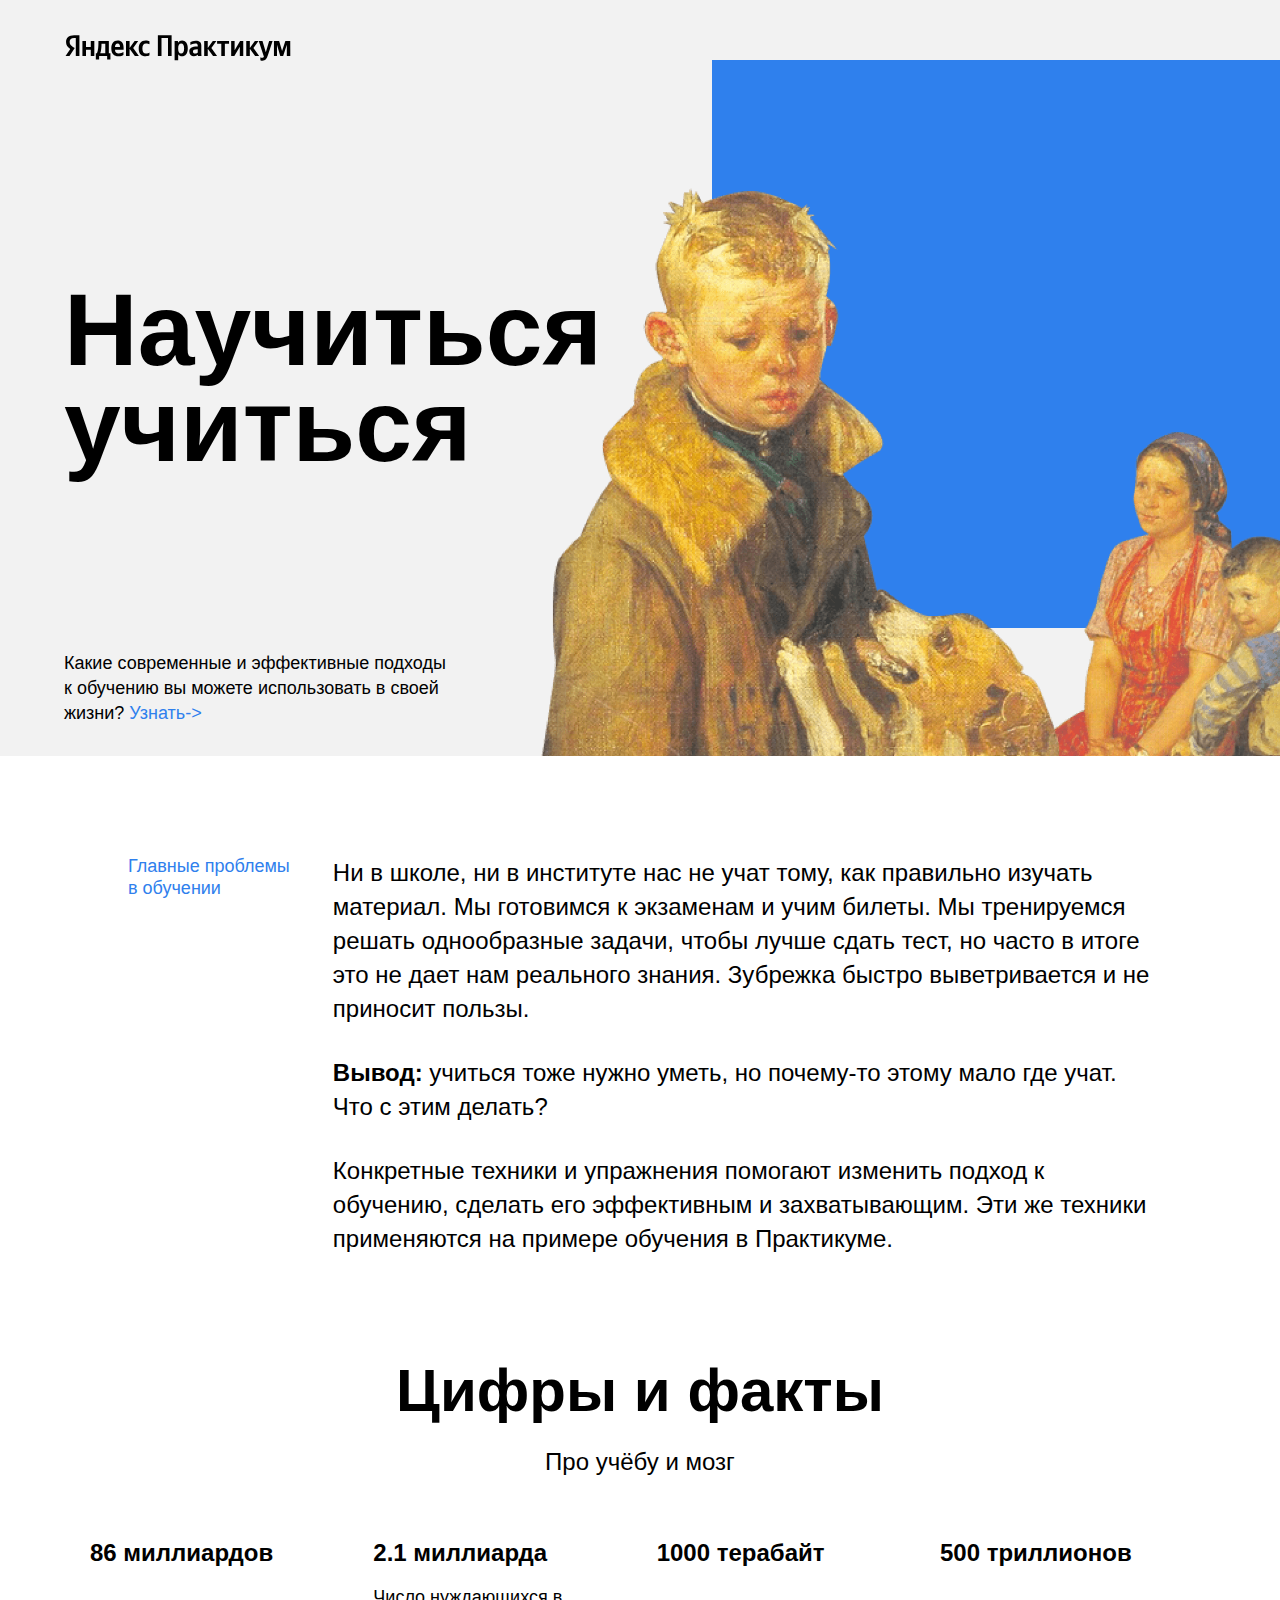
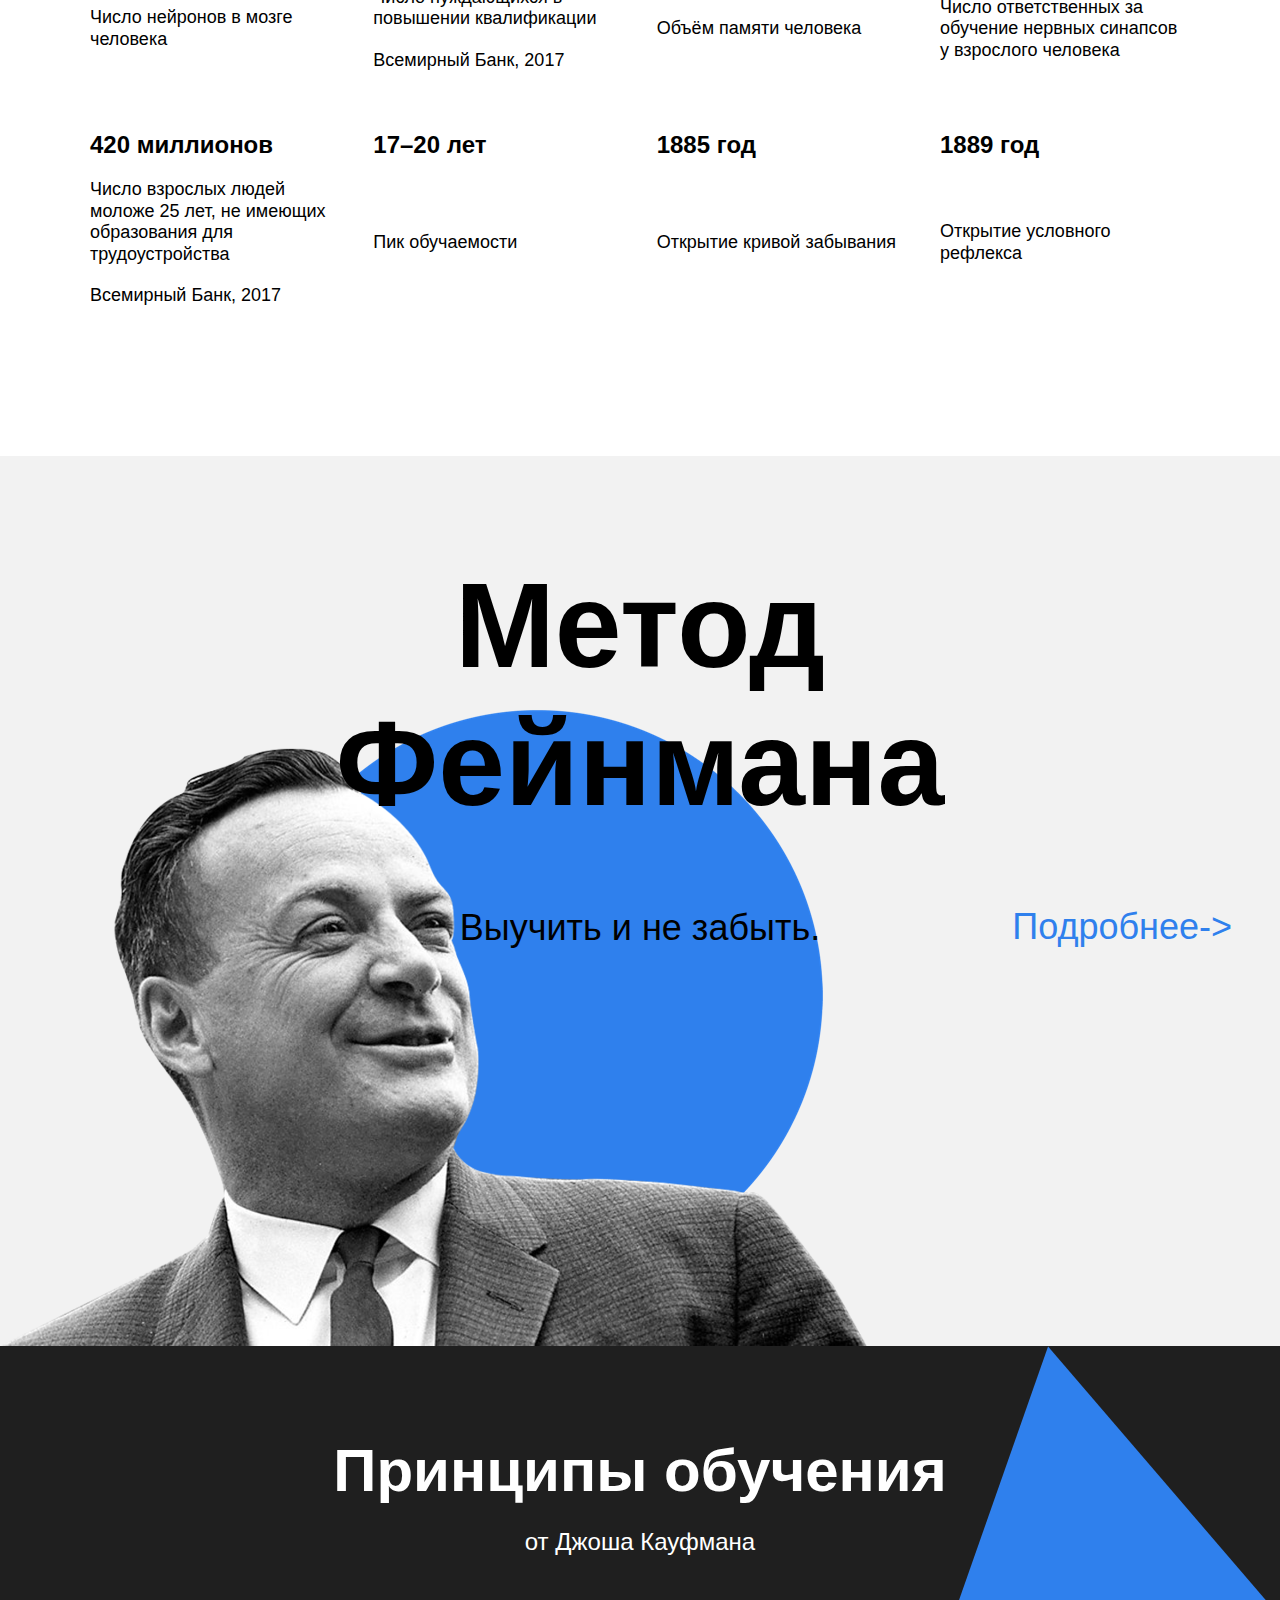
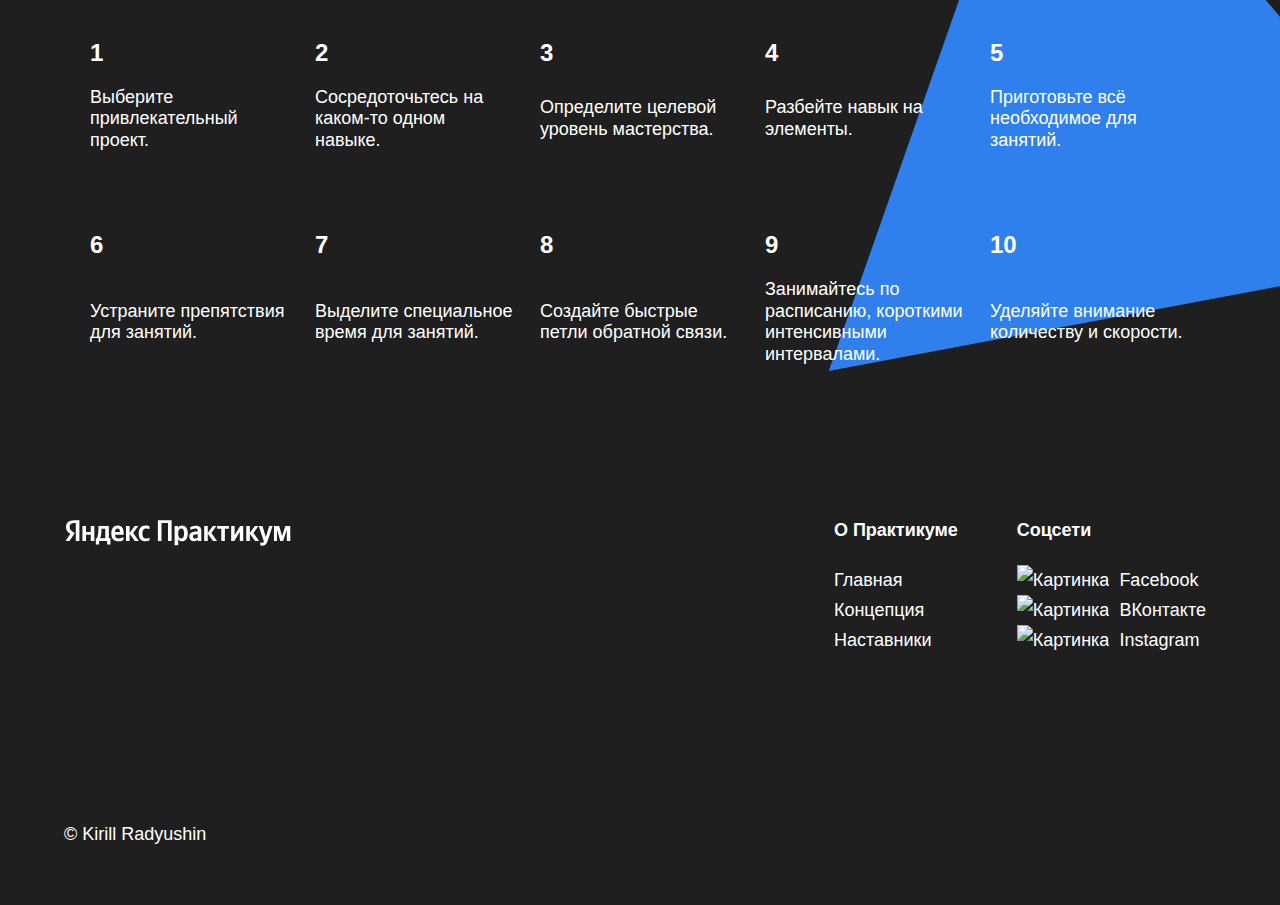
==== index.html @ 3b2c6983 "Работа над ошибками 2" ====
<!DOCTYPE html>
<html lang="ru">
<head>
  <meta charset="UTF-8">
  <link rel="stylesheet" href="./styles/normalize.css">
  <link rel="stylesheet" href="./styles/style.css">
  <meta name="viewport" content="width=device-width, initial-scale=1.0">
  <title>Научиться учиться</title>
</head>
<body>
  <div class="page">
    <header class="header">
      <div class="logo logo_place_header"> </div>
      <h1 class="header__title">Научиться учиться</h1>
      <p class="header__subtitle"> Какие современные и эффективные подходы к обучению вы можете использовать в своей жизни? 
        <a href="#" class="header__subtitle-link">Узнать-></a></p>
      <div class="header__main-illustration"></div>
      <div class="header__square-pic"></div>
    </header>
    <main class="content">
      <section class="description">
        <div class="two-columns">
          <h2 class="two-columns__brief">Главные проблемы в обучении</h2> 
          <div class="two-columns__main-text">
            <p class="two-columns__paragraph">
              Ни в школе, ни в институте нас не учат тому, как правильно изучать материал. 
              Мы готовимся к экзаменам и учим билеты. Мы тренируемся решать однообразные задачи, чтобы лучше сдать тест, 
              но часто в итоге это не дает нам реального знания. Зубрежка быстро выветривается и не приносит пользы.</p>
            <p class="two-columns__paragraph"><span class="two-columns__span-accent">Вывод:</span>
              учиться тоже нужно уметь, но почему-то этому мало где учат. Что с этим делать?</p>
            <p class="two-columns__paragraph">
              Конкретные техники и упражнения помогают изменить подход к обучению, сделать его эффективным и захватывающим. 
              Эти же техники применяются на примере обучения в Практикуме.</p>
          </div>
        </div>
      </section>
      <section class="digits">
        <h2 class="section-title">Цифры и факты</h2>
        <p class="section-subtitle">Про учёбу и мозг</p>
        <ul class="table">
          <li class="table__cell">
            <h3 class="table__heading">86 миллиардов</h3> 
            <p class="table__text">Число нейронов в мозге человека</p>
          </li>
          <li class="table__cell">
            <h3 class="table__heading">2.1 миллиарда</h3>
            <p class="table__text">Число нуждающихся в повышении квалификации</p>
            <p class="table__text"> Всемирный Банк, 2017</p> 
          </li>
          <li class="table__cell">
            <h3 class="table__heading">1000 терабайт</h3>
            <p class="table__text">Объём памяти человека</p> 
          </li>
          <li class="table__cell">
            <h3 class="table__heading">500 триллионов</h3>
            <p class="table__text">Число ответственных за обучение нервных синапсов у взрослого человека</p> 
          </li>
          <li class="table__cell">
            <h3 class="table__heading">420 миллионов</h3>
            <p class="table__text">Число взрослых людей моложе 25 лет, не имеющих образования для трудоустройства</p>
            <p class="table__text"> Всемирный Банк, 2017</p>
          </li>
          <li class="table__cell">
            <h3 class="table__heading">17–20 лет</h3>
            <p class="table__text">Пик обучаемости</p> 
          </li>
          <li class="table__cell">
            <h3 class="table__heading">1885 год</h3>
            <p class="table__text">Открытие кривой забывания</p> 
          </li>
          <li class="table__cell">
            <h3 class="table__heading">1889 год</h3>
            <p class="table__text">Открытие условного рефлекса</p> 
          </li>
        </ul>
      </section>
      <section class="feynman">
        <h2 class="feynman__title">Метод Фейнмана</h2>
        <h3 class="feynman__subtitle">Выучить и не забыть.</h3>
        <a href="#" class="feynman__link">Подробнее-></a> 
      </section>
      <section class="kaufman">
        <h2 class="section-title section-title_theme_dark">Принципы обучения</h2>
        <h3 class="section-subtitle section-subtitle_theme_dark">от Джоша Кауфмана</h3>
        <ul class="table table_theme_dark">
          <li class="table__cell table__cell_theme_dark">
            <h4 class="table__heading table__heading_theme_dark">1</h4>
            <p class="table__text table__text_theme_dark">Выберите привлекательный проект.</p>
          </li>
          <li class="table__cell table__cell_theme_dark">
            <h4 class="table__heading table__heading_theme_dark">2</h4>
            <p class="table__text table__text_theme_dark">Сосредоточьтесь на каком-то одном навыке.</p>
          </li>
          <li class="table__cell table__cell_theme_dark">
            <h4 class="table__heading table__heading_theme_dark">3</h4>
            <p class="table__text table__text_theme_dark">Определите целевой уровень мастерства.</p>
          </li>
          <li class="table__cell table__cell_theme_dark">
            <h4 class="table__heading table__heading_theme_dark">4</h4>
            <p class="table__text table__text_theme_dark">Разбейте навык на элементы.</p>
          </li>
          <li class="table__cell table__cell_theme_dark">
            <h4 class="table__heading table__heading_theme_dark">5</h4>
            <p class="table__text table__text_theme_dark">Приготовьте всё необходимое для занятий.</p>
          </li>
          <li class="table__cell table__cell_theme_dark">
            <h4 class="table__heading table__heading_theme_dark">6</h4>
            <p class="table__text table__text_theme_dark">Устраните препятствия для занятий.</p>
          </li>
          <li class="table__cell table__cell_theme_dark">
            <h4 class="table__heading table__heading_theme_dark">7</h4>
            <p class="table__text table__text_theme_dark">Выделите специальное время для занятий.</p>
          </li>
          <li class="table__cell table__cell_theme_dark">
            <h4 class="table__heading table__heading_theme_dark">8</h4>
            <p class="table__text table__text_theme_dark">Создайте быстрые петли обратной связи.</p>
          </li>
          <li class="table__cell table__cell_theme_dark">
            <h4 class="table__heading table__heading_theme_dark">9</h4>
            <p class="table__text table__text_theme_dark">Занимайтесь по расписанию, короткими интенсивными интервалами.</p>
          </li>
          <li class="table__cell table__cell_theme_dark">
            <h4 class="table__heading table__heading_theme_dark">10</h4>
            <p class="table__text table__text_theme_dark">Уделяйте внимание количеству и скорости.</p>
          </li>
        </ul>
        <div class="kaufman__triangle"></div>
      </section>
    </main>
    <footer class="footer">
      <div class="footer__columns">
        <div class="footer__column footer__column_content_copyright">
          <div class="logo logo_place_footer"></div>
          <p class="footer__author">&#169; Kirill Radyushin</p>
        </div>
        <div class="footer__column footer__column_content_info">
          <h3 class="footer__column-heading">О Практикуме</h3>
          <nav class="footer__column-links">
            <a href="#" class="footer__column-link">Главная</a>
            <a href="#" class="footer__column-link">Концепция</a>
            <a href="#" class="footer__column-link">Наставники</a>
          </nav>
        </div>
        <div class="footer__column footer__column_content_social">
          <h3 class="footer__column-heading">Соцсети</h3>
          <nav class="footer__column-links">
            <a href="#" class="footer__column-link">
              <img src="../how-to-learn/images/facebook_color_white.svg" class="footer__column-link" alt="Картинка">Facebook</a>
            <a href="#" class="footer__column-link">
              <img src="../how-to-learn/images/vk_color_white.svg" class="footer__column-link" alt="Картинка">ВКонтакте</a>
            <a href="#" class="footer__column-link">
              <img src="../how-to-learn/images/instagram_color_white.svg" class="footer__column-link" alt="Картинка">Instagram</a>
          </nav>
        </div>
      </div>
    </footer>
  </div>
</body>
</html>
---- styles/style.css ----
.page {
  min-width: 1100px;
  /* мы ещё не умеем делать мобильную версию сайта, */
  /* поэтому выше установлена минимальная ширина страницы */
  max-width: 1600px;
  /* выше установили ограничение по максимальной ширине */
  margin: 0 auto;
  /* выше для экранов больше 1600px отцентрировали весь контент */
  font-family: 'Helvetica Neue', Arial, sans-serif;
}

.header {
  height: 100vh;
  min-height: 600px;
  max-height: 756px;
  position: relative;
  display: flex;
  background-color: #f2f2f2;
  margin: 0;
  padding: 0;
}
/* выше установили ограничения для секции */

.logo_place_header {
 position: absolute;
 z-index: 2;
 top: 30px;
 left: 64px;
 height: 32px;
 width: 228px;
 background-image: url('../images/logo_place_header.svg');
}

.header__title {
  max-width: 730px;
  font-size: 102px;
  line-height: 96px;
  font-weight: 600;
  margin-left: 64px;
  margin-top: auto;
  margin-bottom: auto;
  z-index: 2;
}

.header__subtitle {
  position: absolute;
  margin: 0;
  z-index: 2;
  max-width: 388px;
  line-height: 25px;
  font-size: 18px;
  font-weight: normal;
  bottom: 30px;
  left: 64px;
}

.header__subtitle-link {
  color: #2f80ed;
  text-decoration: none;
}

.header__main-illustration {
  background-image: url('../images/header-image.png');
  background-size: cover;
  position: absolute;
  height: 608px;
  width: 765px;
  right: 0;
  bottom: 0;
  z-index: 1;
  object-fit: cover;
}

.header__square-pic {
  position: absolute;
  right: 0;
  top: 60px;
  height: 568px;
  width: 568px;
  background-color: #2f80ed;
}

.description {
  margin: 0;
}

.two-columns {
  display: flex;
  justify-content: space-between;
  flex-direction: row;
  width: 80%;
  margin:auto;
  padding-top: 100px;
}

.two-columns__brief{
  width: 175px;
  line-height: 1.2;
  font-size: 18px;
  font-weight: normal;
  color: #2f80ed;
  margin: 0;
}

.two-columns__main-text {
  display: flex;
  justify-content: space-between;
  flex-direction: column;
  width: 80%;
  padding-top: 0;
  gap: 30px;
}

.two-colomns__main-text {
  margin: 0;
  width: 80%;
  min-width: 784px;
  font-size: 18px;
  font-weight: normal;
  line-height: 34px;
  right: 0;
  }

.two-columns__paragraph {
  line-height: 34px;
  font-size: 24px;
  font-weight: normal;
  margin: 0;
}

.two-columns__span-accent {
  line-height: 34px;
  font-size: 24px;
  font-weight: 600;
}

.digits {
  min-height: 600px;
  max-height: 756px;
  display: flex;
  align-items: center;
  flex-direction: column;
  padding-bottom : 100px;
  padding-top: 100px;
}

.section-title {
  width: 60%;
  line-height: 1.15;
  font-size: 60px;
  font-weight: 600;
  text-align: center;
  margin-top: 0;
  margin-bottom: 0;
}

.section-subtitle {
  width: 60%;
  padding-top: 20px;
  padding-bottom: 60px;
  line-height: 34px;
  font-size: 24px;
  font-weight: normal;
  text-align: center;
  margin: 0;
}

.table {
  display: flex;
  width: 1100px;
  margin-left: auto;
  margin-right: auto;
  flex-wrap: wrap;
  justify-content: space-between;
  row-gap: 60px;
  margin: 0;
  padding: 0;
}

.table__cell {
  width: 250px;
  list-style-type: none;
  display: flex;
  flex-wrap: wrap;
  justify-content: space-between;
  row-gap: 20px;
}

.table__heading {
  line-height: 1.15;
  font-size: 24px;
  font-weight: 600;
  margin: 0;
}

.table__text {
  line-height: 1.2;
  font-size: 18px;
  font-weight: normal;
  margin: 0;
}

.feynman {
  position: relative;
  background-image: url('../images/feynman.png');
  background-position: bottom left;
  background-repeat: no-repeat;
  background-color: #f2f2f2;
  height: 890px;
}

.feynman__title {
  max-width: 648px;
  line-height: 1.15;
  font-size: 120px;
  font-weight: 600;
  text-align: center;
  padding-top: 100px;
  margin: auto;
}

.feynman__subtitle{
  padding-top: 70px;
  line-height: 51px;
  font-size: 36px;
  font-weight: normal;
  z-index: 100;
  text-align: center;
  margin: auto;
}

.feynman__link {
  position: absolute;
  right: 48px;
  line-height: 51px;
  font-size: 36px;
  font-weight: normal;
  z-index: 100;
  top: 50%;
  color: #2f80ed;
  text-decoration: none;
}

.kaufman {
  background: #1f1f1f;
  overflow: hidden;
  position: relative;
  margin: 0;
  padding-top: 90px;
  padding-bottom: 90px;
}

.section-title_theme_dark {
 color: white;
 margin: auto;
 position: relative;
 z-index: 2;
}

.section-subtitle_theme_dark {
  color: white;
  margin: auto;
  padding-top: 20px;
  position: relative;
  z-index: 2;
  padding-bottom: 0;
  padding-bottom: 80px;
}

.table_theme_dark {
  display: flex;
  margin-left: auto;
  margin-right: auto;
  row-gap: 80px;
}

.table__cell_theme_dark {
  width: 200px;
  position: relative;
  z-index: 1;
  margin-right: 0;
  color: white;
  margin-left: 0;
}

.table__text_theme_dark {
  padding-bottom: 0;
}

.kaufman__triangle {
  background-image: url('../images/kaufman-triangle.svg');
  background-size: contain;
  right:-210px;
  top:0; 
  position: absolute;
  width:877px;
  height:877px;
}

.footer {
  background-color: #1f1f1f;
  color: white;
  min-height: 350px;
  padding-top: 60px;
  padding-bottom: 40px;
}

.footer__columns {
  min-height: 350px;
  position: relative;
  width: 90%;
  margin-left: auto;
  margin-right: auto;
  display: flex;
  flex-direction: row;
  justify-content: space-between;
}

.footer__column_content_copyright {
  flex-basis: 711px;
  display: flex;
  flex-direction: column;
  justify-content: space-between;
}

.footer__author {
  line-height: 25px;
  font-size: 18px;
  font-weight: normal;
  margin: 0;
  left: 0;
  padding-top: 18px;
  padding-bottom: 18px;
}

.footer__column_content_info {
  flex-shrink: 1.5;
}

.footer__column_content_social {
  flex-shrink: 1.5;
}

.footer__column-heading {
  line-height: 30px;
  font-size: 18px;
  font-weight: 600;
  margin-bottom: 20px;
  margin-top: 0;
}

.logo_place_footer {
  background-image: url('../images/logo_place_footer.svg');
  width: 228px;
  height: 32px;
}

.footer__column-links {
  list-style-type: none;
  line-height: 30px;
  font-size: 18px;
  font-weight: normal;
  padding: 0;
  display: flex;
  flex-direction: column;
}

.footer__column-link {
  list-style-type: none;
  line-height: 30px;
  font-size: 18px;
  font-weight: normal;
  padding: 0;
  color: white;
  padding-right: 10px;
  text-decoration: none;
}
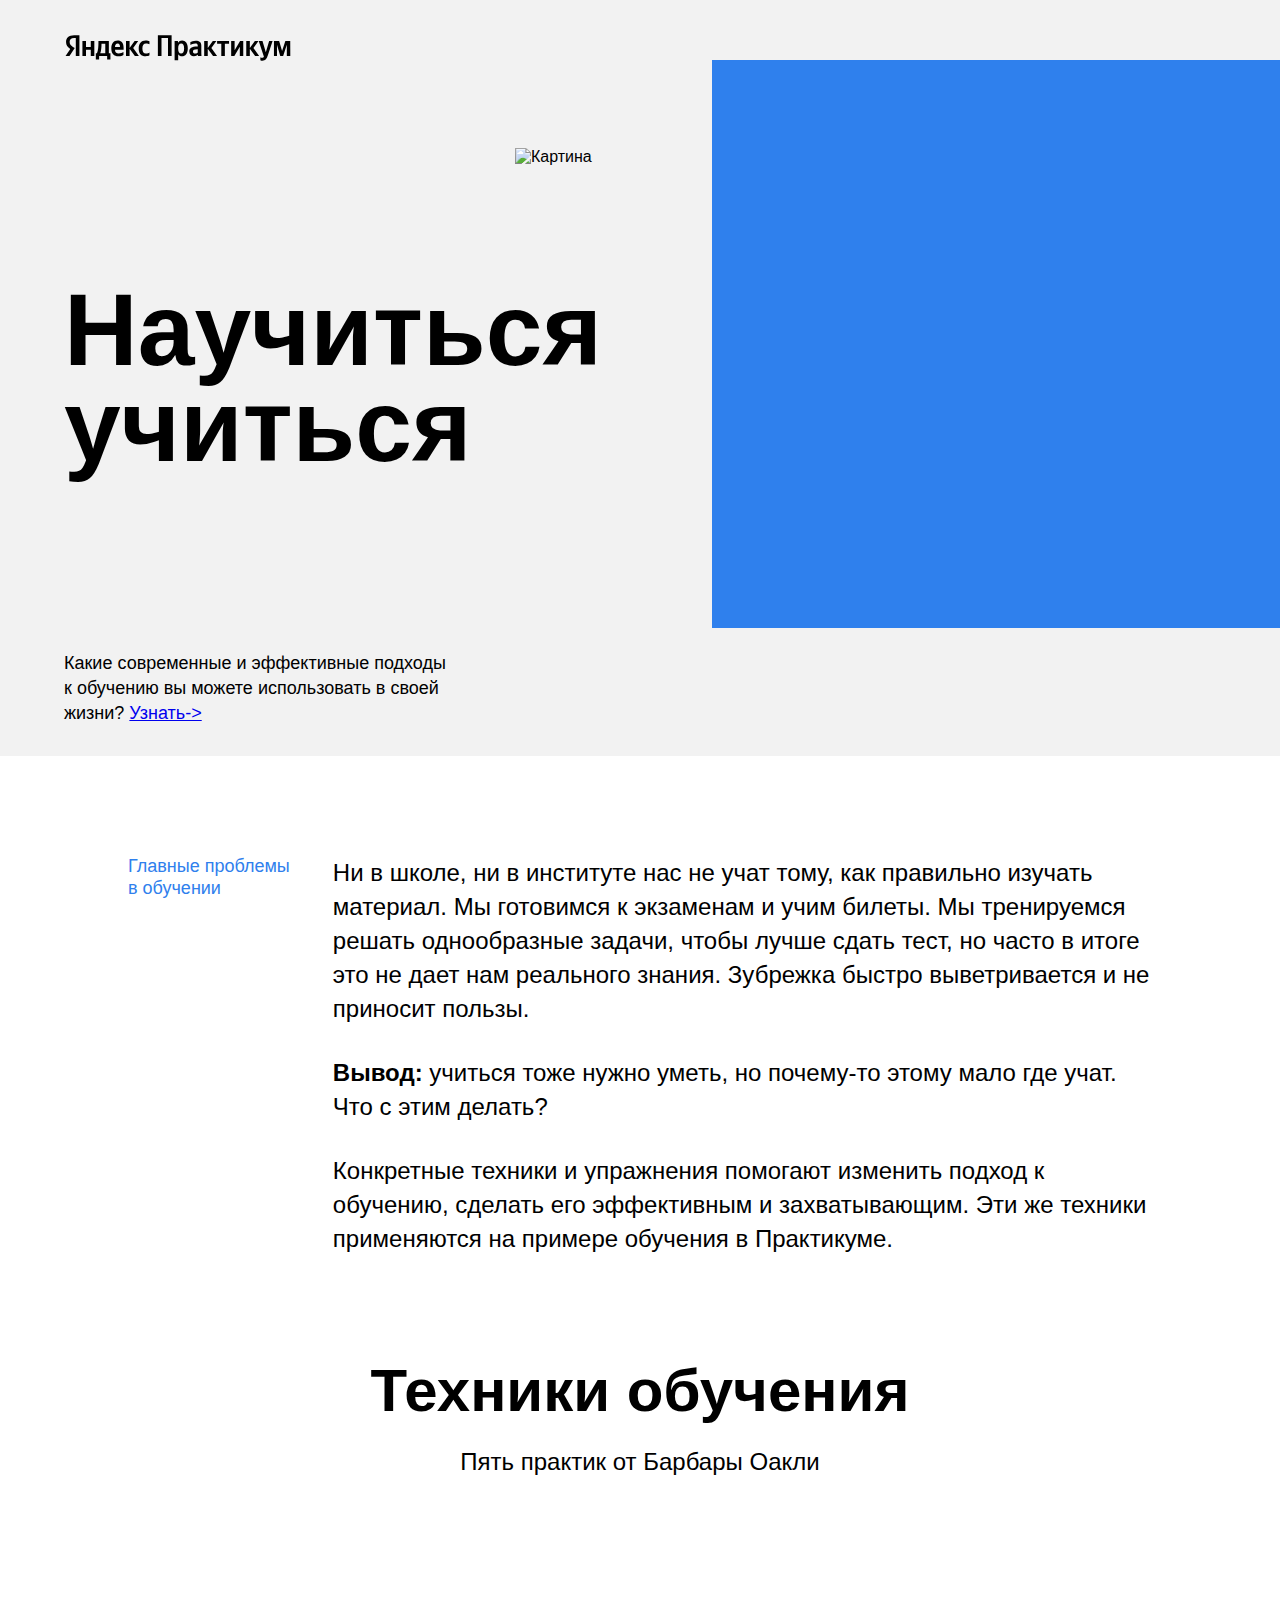
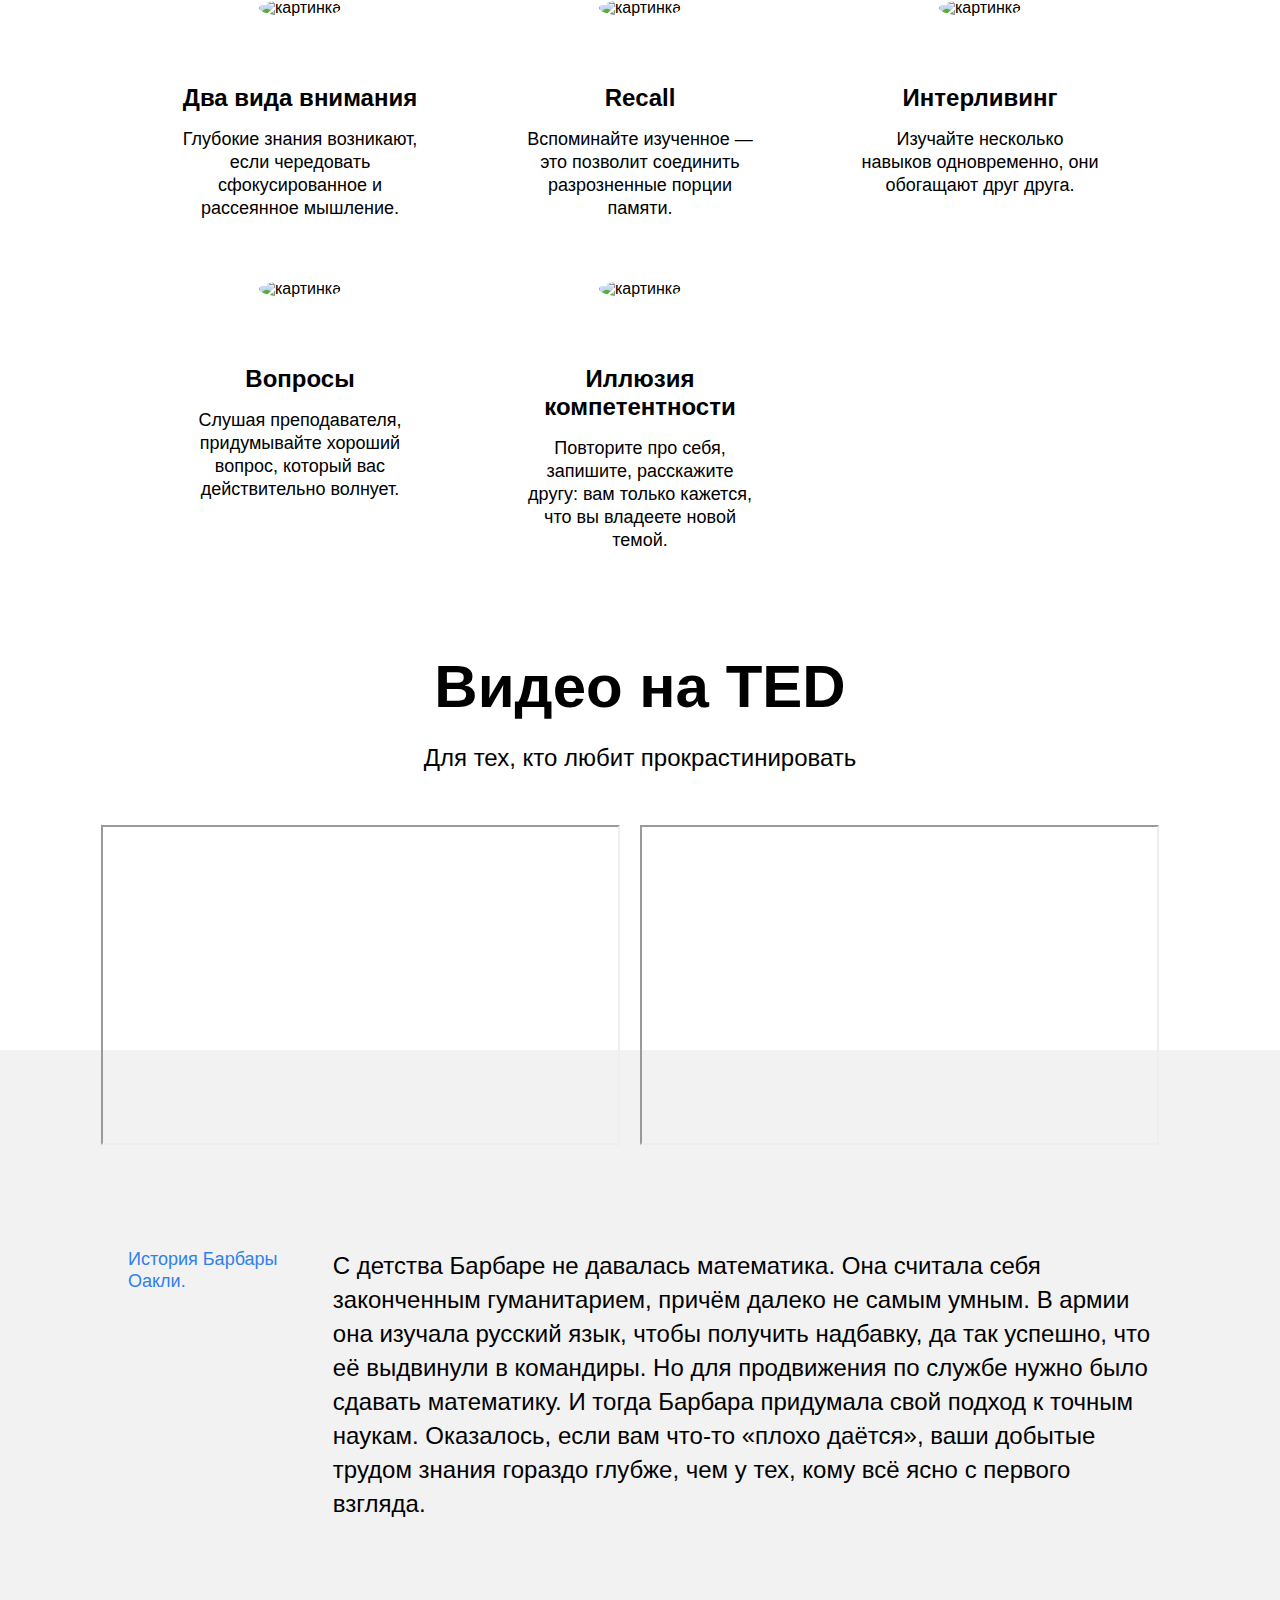
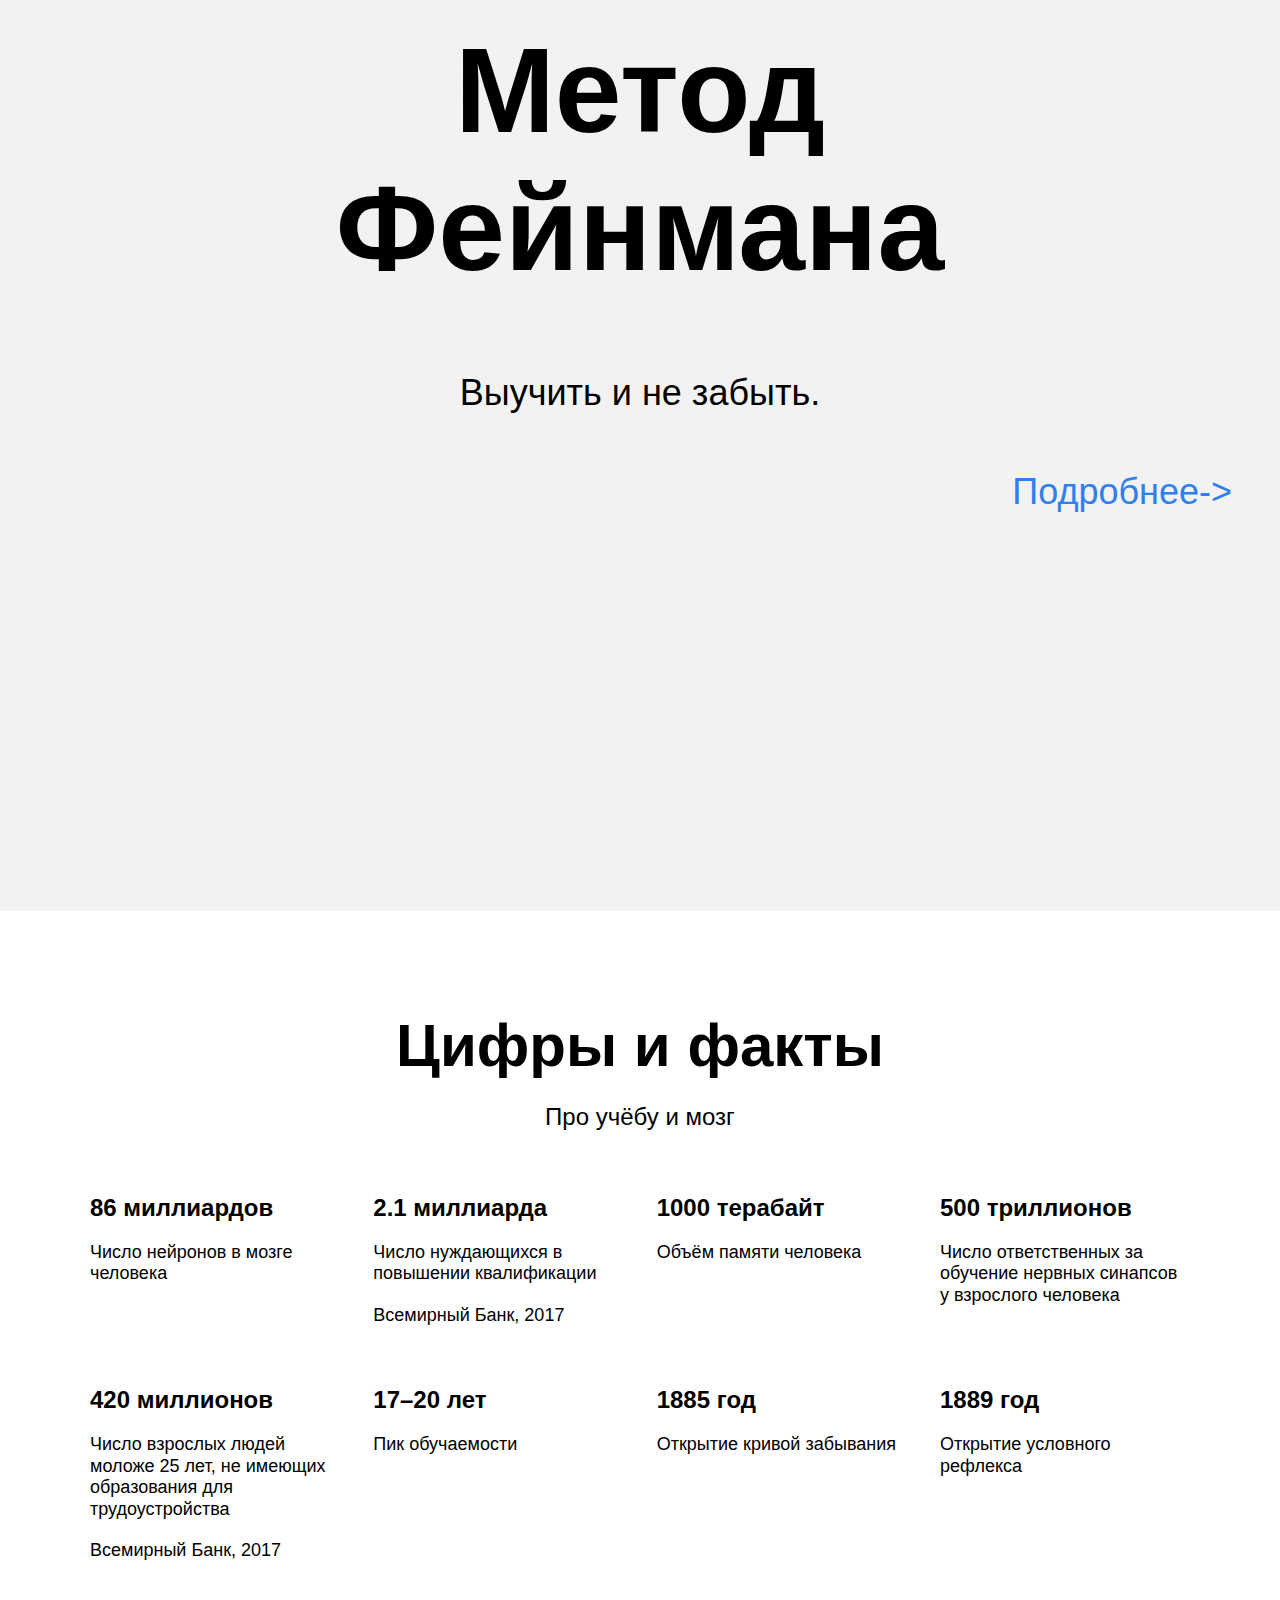
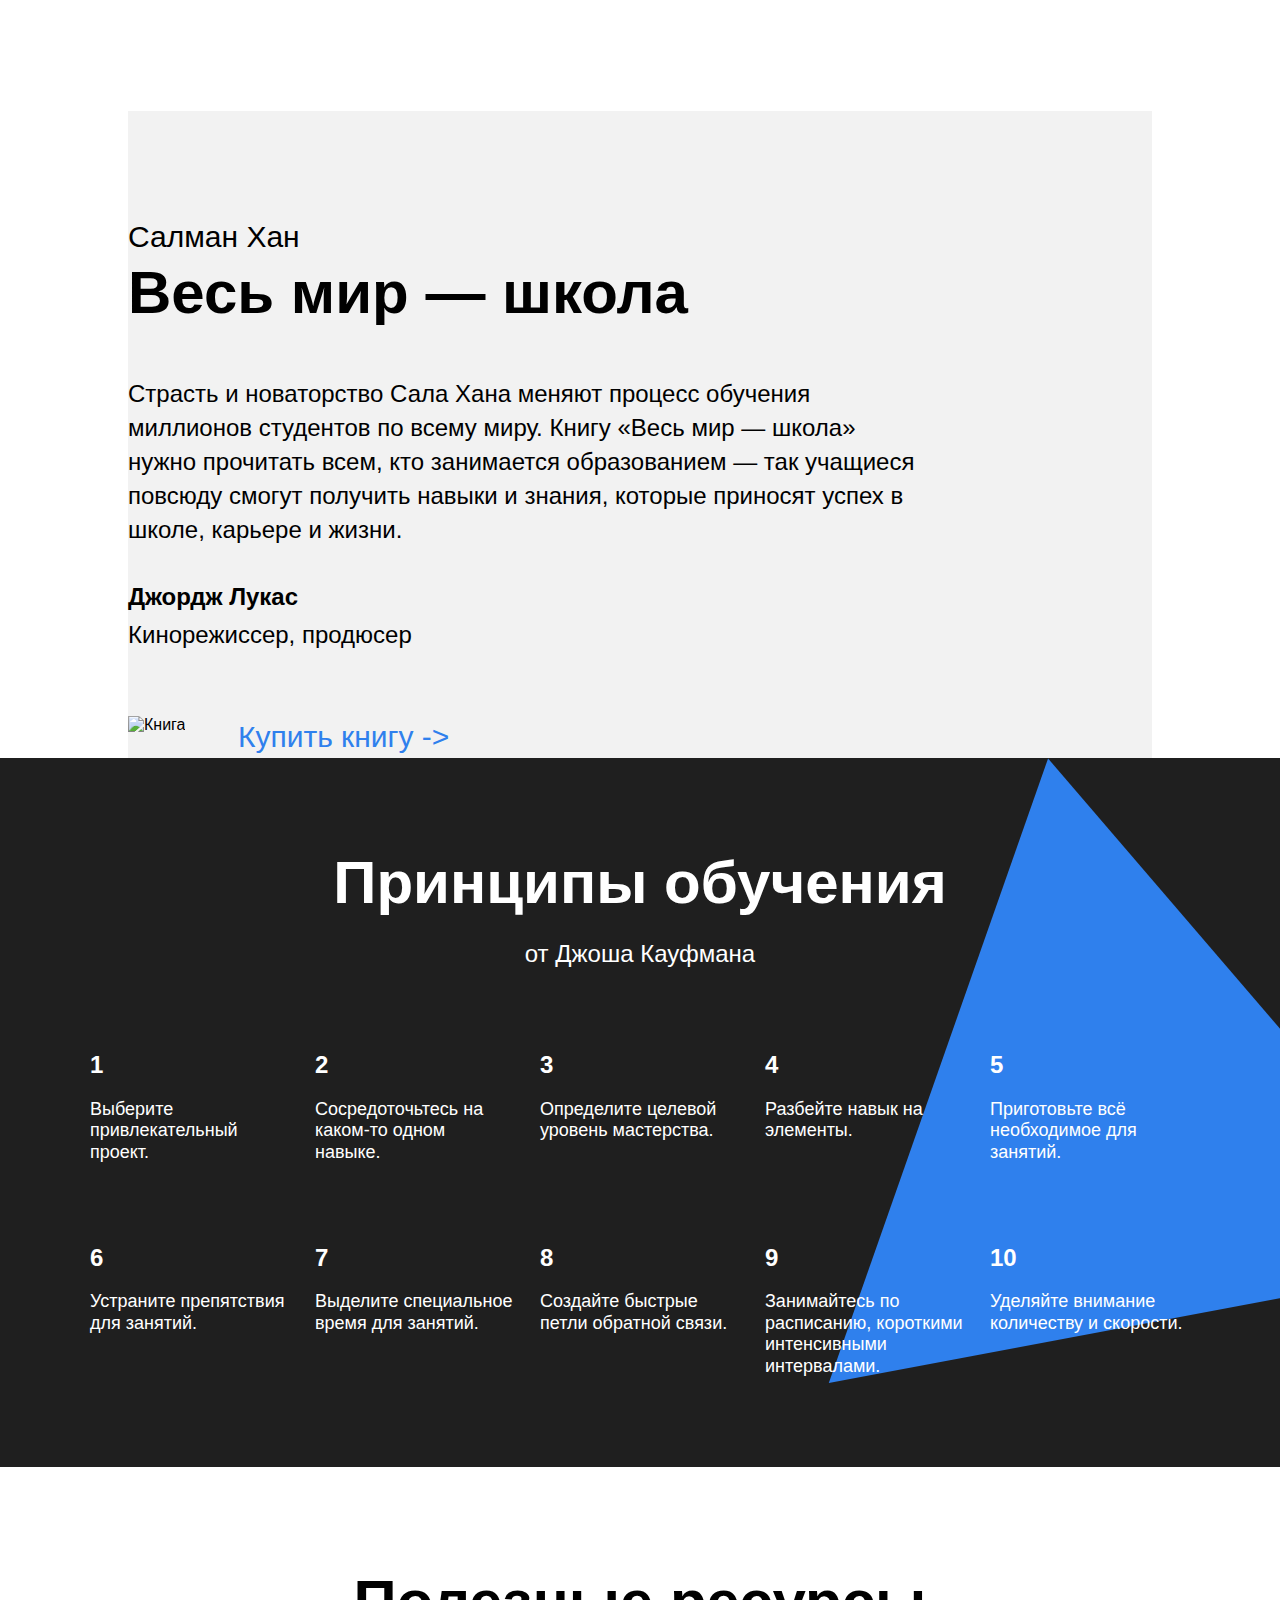
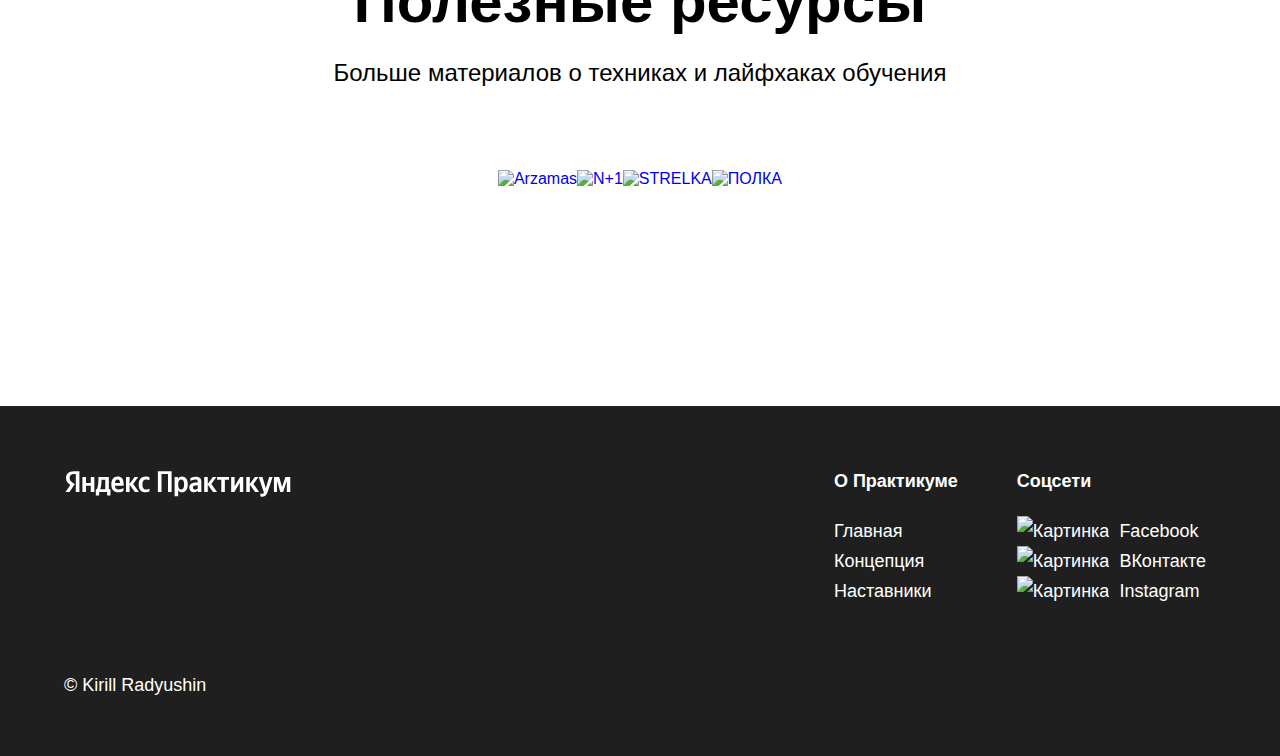
==== commit ae5f5e0a: "Проектная работа 2" ====
--- a/index.html
+++ b/index.html
@@ -2,8 +2,8 @@
 <html lang="ru">
 <head>
   <meta charset="UTF-8">
-  <link rel="stylesheet" href="./styles/normalize.css">
-  <link rel="stylesheet" href="./styles/style.css">
+  <link rel="stylesheet" href="./vendor/normalize.css">
+  <link rel="stylesheet" href="./page/index.css">
   <meta name="viewport" content="width=device-width, initial-scale=1.0">
   <title>Научиться учиться</title>
 </head>
@@ -14,8 +14,8 @@
       <h1 class="header__title">Научиться учиться</h1>
       <p class="header__subtitle"> Какие современные и эффективные подходы к обучению вы можете использовать в своей жизни? 
         <a href="#" class="header__subtitle-link">Узнать-></a></p>
-      <div class="header__main-illustration"></div>
-      <div class="header__square-pic"></div>
+      <img class="header__main-illustration" src="../how-to-learn/images/header-image.png" alt="Картина">
+      <div class="header__square-pic rotation"></div>
     </header>
     <main class="content">
       <section class="description">
@@ -34,6 +34,69 @@
           </div>
         </div>
       </section>
+      <section class="techniques">
+        <h2 class="section-title">Техники обучения</h2>
+        <p class="section-subtitle">Пять практик от Барбары Оакли</p>
+        <ul class="cards">
+          <li class="cards__item">
+            <img class="cards__image" src="../how-to-learn/images_sprint-2/cards-attention.png" alt="картинка">
+            <h3 class="cards__title">Два вида внимания</h3>
+            <p class="cards__description">Глубокие знания возникают, если чередовать сфокусированное и рассеянное мышление.</p>
+          </li>
+          <li class="cards__item">
+            <img class="cards__image" src="../how-to-learn/images_sprint-2/cards-recall.png" alt="картинка">
+            <h3 class="cards__title">Recall</h3>
+            <p class="cards__description">Вспоминайте изученное — это позволит соединить разрозненные порции памяти.</p>
+          </li>
+          <li class="cards__item">
+            <img class="cards__image" src="../how-to-learn/images_sprint-2/cards-interliving.png" alt="картинка">
+            <h3 class="cards__title">Интерливинг</h3>
+            <p class="cards__description">Изучайте несколько навыков одновременно, они обогащают друг друга.</p>
+          </li>
+          <li class="cards__item">
+            <img class="cards__image" src="../how-to-learn/images_sprint-2/cards-question.png" alt="картинка">
+            <h3 class="cards__title">Вопросы</h3>
+            <p class="cards__description">Слушая преподавателя, придумывайте хороший вопрос, который вас действительно волнует.</p>
+          </li>
+          <li class="cards__item">
+            <img class="cards__image" src="../how-to-learn/images_sprint-2/cards-competence.png" alt="картинка">
+            <h3 class="cards__title">Иллюзия компетентности</h3>
+            <p class="cards__description">Повторите про себя, запишите, расскажите другу: вам только кажется, что вы владеете новой темой.</p>
+          </li>
+        </ul>
+      </section>
+      <section class="video">
+        <h2 class="section-title">Видео нa TED</h2>
+        <p class="section-subtitle">Для тех, кто любит прокрастинировать</p>
+        <div class="video__iframes">
+          <div class="video__iframe">
+            <iframe width="515" height="316" src="https://www.youtube.com/embed/arj7oStGLkU" allowfullscreen></iframe>
+          </div>
+          <div class="video__iframe">
+            <iframe width="515" height="316" src="https://www.youtube.com/embed/5MgBikgcWnY" allowfullscreen></iframe>
+          </div>
+        </div>
+      </section>
+      <section class="oakley">
+        <div class="two-columns">
+          <h2 class="two-columns__brief">История Барбары Оакли.</h2> 
+          <div class="two-columns__main-text">
+            <p class="two-columns__paragraph">
+              С детства Барбаре не давалась математика.
+              Она считала себя законченным гуманитарием, причём далеко не самым умным.
+              В армии она изучала русский язык, чтобы получить надбавку, да так успешно, что её выдвинули в командиры.
+              Но для продвижения по службе нужно было сдавать математику.
+              И тогда Барбара придумала свой подход к точным наукам.
+              Оказалось, если вам что-то «плохо даётся», ваши добытые трудом знания гораздо глубже,
+              чем у тех, кому всё ясно с первого взгляда.</p>
+          </div>
+        </div>
+      </section>
+      <section class="feynman">
+        <h2 class="feynman__title">Метод Фейнмана</h2>
+        <h3 class="feynman__subtitle">Выучить и не забыть.</h3>
+        <a href="#" class="feynman__link">Подробнее-></a> 
+      </section>
       <section class="digits">
         <h2 class="section-title">Цифры и факты</h2>
         <p class="section-subtitle">Про учёбу и мозг</p>
@@ -74,10 +137,22 @@
           </li>
         </ul>
       </section>
-      <section class="feynman">
-        <h2 class="feynman__title">Метод Фейнмана</h2>
-        <h3 class="feynman__subtitle">Выучить и не забыть.</h3>
-        <a href="#" class="feynman__link">Подробнее-></a> 
+      <section class="khan">
+        <div class="khan__container">
+          <p class="khan__author">Салман Хан</p>
+          <h2 class="khan__title">Весь мир — школа</h2>
+          <p class="khan__quote">
+            Страсть и новаторство Сала Хана меняют процесс обучения миллионов студентов по всему миру.
+            Книгу «Весь мир — школа» нужно прочитать всем, кто занимается образованием —
+            так учащиеся повсюду смогут получить навыки и знания, которые приносят успех в школе, карьере и жизни.
+          </p>
+          <h3 class="khan__quote-author">Джордж Лукас</h3>
+          <p class="khan__quote-author-subline">Кинорежиссер, продюсер</p>
+          <div class="khan__book-container">
+            <img class="khan__book-pic" src="../how-to-learn/images_sprint-2/khan-book.jpg" alt="Книга">
+            <a href="#" class="khan__buy-link">Купить книгу -></a>
+          </div>
+        </div>
       </section>
       <section class="kaufman">
         <h2 class="section-title section-title_theme_dark">Принципы обучения</h2>
@@ -124,7 +199,33 @@
             <p class="table__text table__text_theme_dark">Уделяйте внимание количеству и скорости.</p>
           </li>
         </ul>
-        <div class="kaufman__triangle"></div>
+        <div class="kaufman__triangle rotation"></div>
+      </section>
+      <section class="resources">
+        <h2 class="section-title">Полезные ресурсы</h2>
+        <p class="section-subtitle">Больше материалов о техниках и лайфхаках обучения</p>
+        <ul class="resources__logo-zone">
+          <li>
+            <a href="#" class="resources__link">
+              <img class="resources__logo" src="../how-to-learn/images_sprint-2/logo/resources-arzamas.svg" alt="Arzamas">
+            </a>
+          </li>
+          <li>
+            <a href="#" class="resources__link">
+              <img class="resources__logo" src="../how-to-learn/images_sprint-2/logo/resources-n1.svg" alt="N+1">
+            </a>
+          </li>
+          <li>
+            <a href="#" class="resources__link">
+              <img class="resources__logo" src="../how-to-learn/images_sprint-2/logo/resources-strelka.svg" alt="STRELKA">
+            </a>
+          </li>
+          <li>
+            <a href="#" class="resources__link">
+              <img class="resources__logo" src="../how-to-learn/images_sprint-2/logo/resources-polka.svg" alt="ПОЛКА">
+            </a>
+          </li>
+        </ul>
       </section>
     </main>
     <footer class="footer">
--- a/page/index.css
+++ b/page/index.css
@@ -0,0 +1,115 @@
+@import url(../vendor/normalize.css);
+
+
+
+@import url(../blocks/page/page.css);
+
+
+
+@import url(../blocks/rotation/rotation.css);
+
+
+
+@import url(../blocks/logo/_place/logo_place_header.css);
+@import url(../blocks/logo/_place/logo_place_footer.css);
+
+
+
+@import url(../blocks/header/header.css);
+@import url(../blocks/header/__title/header__title.css);
+@import url(../blocks/header/__subtitle/header__subtitle.css);
+@import url(../blocks/header/__link/header__link.css);
+@import url(../blocks/header/__main-illustration/header__main-illustration.css);
+@import url(../blocks/header/__square-pic/header__square-pic.css);
+
+
+
+@import url(../blocks/description/description.css);
+@import url(../blocks/description/two-columns/two-columns.css);
+@import url(../blocks/description/two-columns/__brief/two-columns__brief.css);
+@import url(../blocks/description/two-columns/__main-text/two-columns__main-text.css);
+@import url(../blocks/description/two-columns/__paragraph/two-columns__paragraph.css);
+@import url(../blocks/description/two-columns/__span-accent/two-columns__span-accent.css);
+
+
+
+@import url(../blocks/techniques/techniques.css);
+@import url(../blocks/techniques/cards/cards.css);
+@import url(../blocks/techniques/cards/__description/cards__description.css);
+@import url(../blocks/techniques/cards/__image/cards__image.css);
+@import url(../blocks/techniques/cards/__item/cards__item.css);
+@import url(../blocks/techniques/cards/__title/cards__title.css);
+
+
+
+@import url(../blocks/video/video.css);
+@import url(../blocks/video/__iframes/video__iframes.css);
+@import url(../blocks/video/__iframe/video__iframe.css);
+
+
+
+@import url(../blocks/oakley/oakley.css);
+
+
+
+@import url(../blocks/feynman/feynman.css);
+@import url(../blocks/feynman/__link/feynman__link.css);
+@import url(../blocks/feynman/__subtitle/feynman__subtitle.css);
+@import url(../blocks/feynman/__title/feynman__title.css);
+
+
+
+@import url(../blocks/digits/digits.css);
+@import url(../blocks/digits/table/table.css);
+@import url(../blocks/digits/table/__cell/table__cell.css);
+@import url(../blocks/digits/table/__heading/table__heading.css);
+@import url(../blocks/digits/table/__text/table__text.css);
+@import url(../blocks/digits/table/__text/__textnot/table__textnot.css);
+@import url(../blocks/digits/table/__text/_theme_dark/table__text_theme_dark.css);
+@import url(../blocks/digits/section-subtitle/section-subtitle.css);
+@import url(../blocks/digits/section-title/section-title.css);
+@import url(../blocks/digits/section-subtitle/_theme_dark/section-subtitle_theme_dark.css);
+@import url(../blocks/digits/section-title/_theme_dark/section-title_theme_dark.css);
+@import url(../blocks/digits/table/__cell/_theme_dark/table__cell_theme_dark.css);
+@import url(../blocks/digits/table/_theme_dark/table_theme_dark.css);
+
+
+
+@import url(../blocks/khan/khan.css);
+@import url(../blocks/khan/__author/khan__author.css);
+@import url(../blocks/khan/__title/khan__title.css);
+@import url(../blocks/khan/__quote/khan__quote.css);
+@import url(../blocks/khan/__quote-author/khan__quote-author.css);
+@import url(../blocks/khan/__quote-author-subline/khan__quote-author-subline.css);
+@import url(../blocks/khan/__book-pic/khan__book-pic.css);
+@import url(../blocks/khan/__buy-link/khan__buy-link.css);
+
+
+
+@import url(../blocks/kaufman/kaufman.css);
+@import url(../blocks/kaufman/__triangle/kaufman__triangle.css);
+
+
+
+@import url(../blocks/resources/resources.css);
+@import url(../blocks/resources/__logo/resources__logo.css);
+@import url(../blocks/resources/__logo-zone/resources__logo-zone.css);
+@import url(../blocks/resources/__link/resources__link.css);
+
+
+
+@import url(../blocks/footer/footer.css);
+@import url(../blocks/footer/__columns/footer__columns.css);
+@import url(../blocks/footer/__column/_content/footer__column_content_copyright.css);
+@import url(../blocks/footer/__author/footer__author.css);
+@import url(../blocks/footer/__column/_content/footer__column_content_info.css);
+@import url(../blocks/footer/__column/_content/footer__column_content_social.css);
+@import url(../blocks/footer/__column-heading/footer__column-heading.css);
+@import url(../blocks/footer/__column-links/footer__column-links.css);
+@import url(../blocks/footer/__column-link/footer__column-link.css);
+
+
+
+
+
+
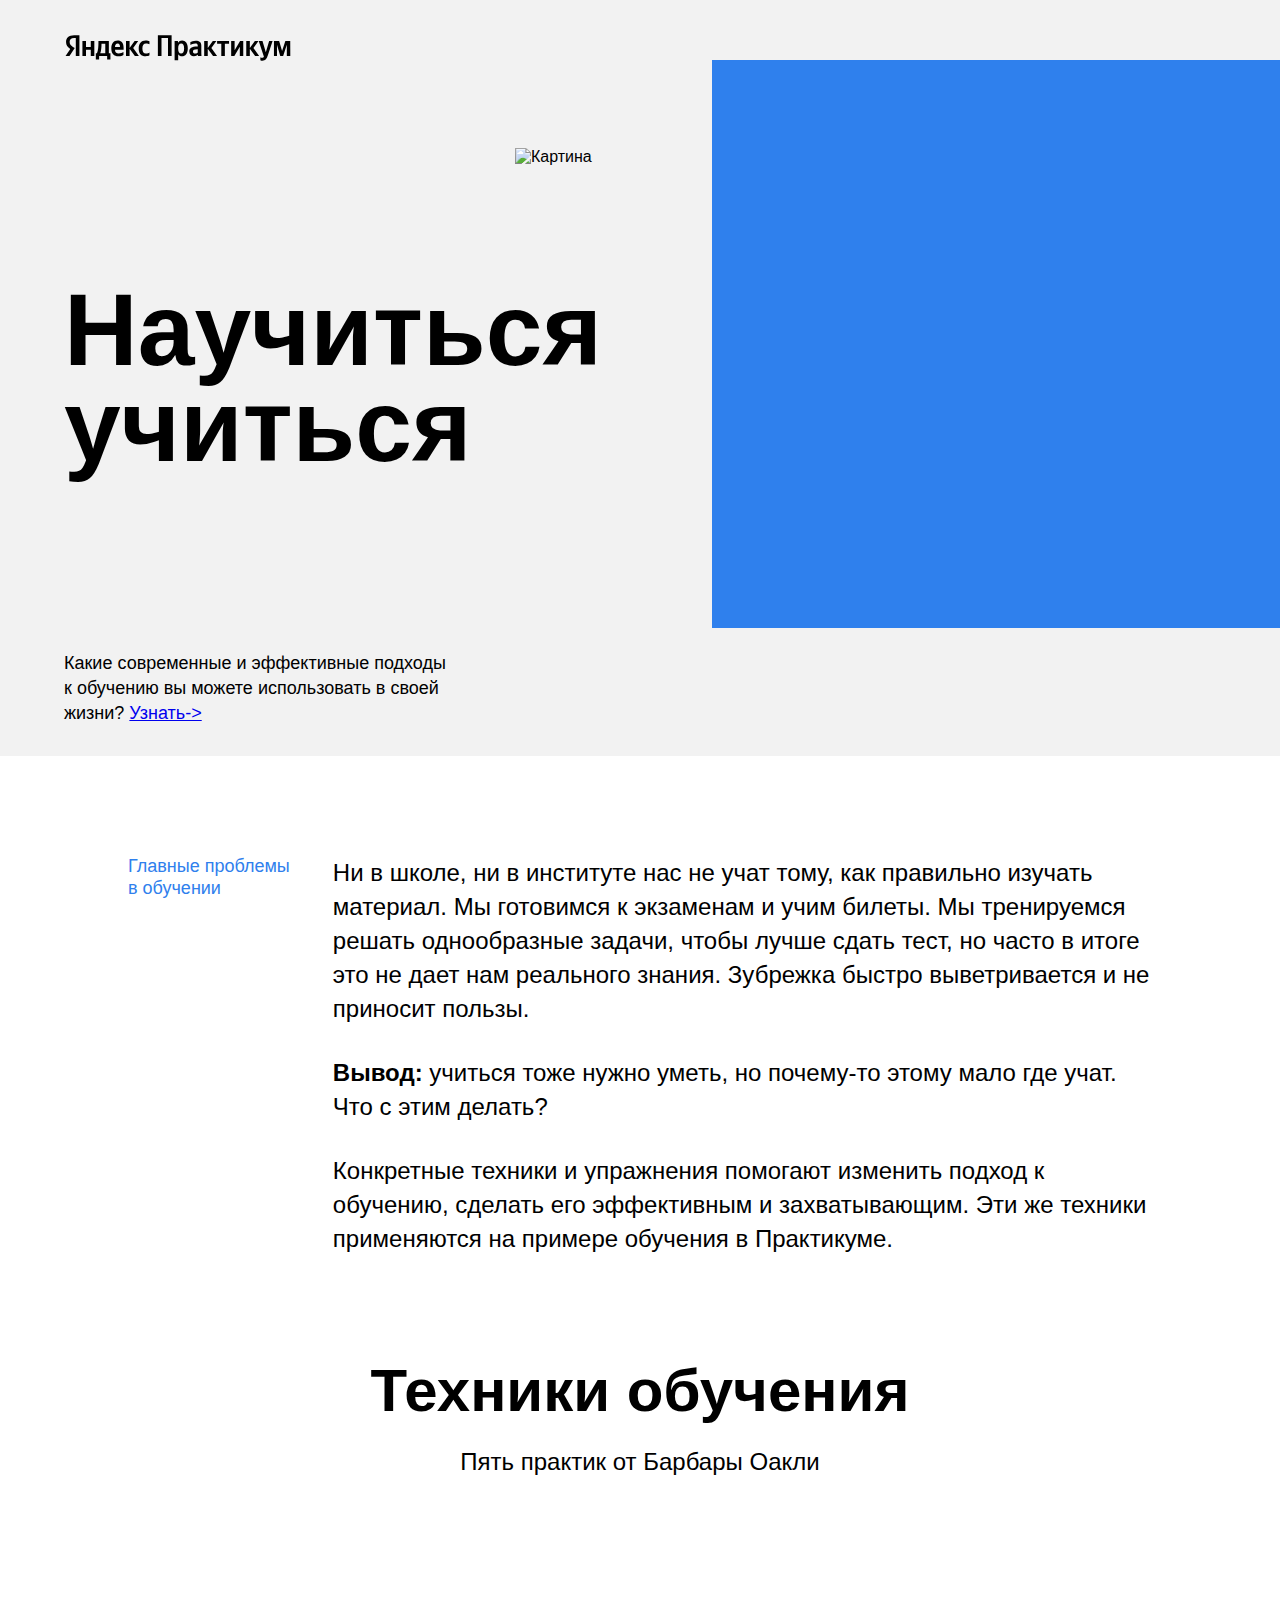
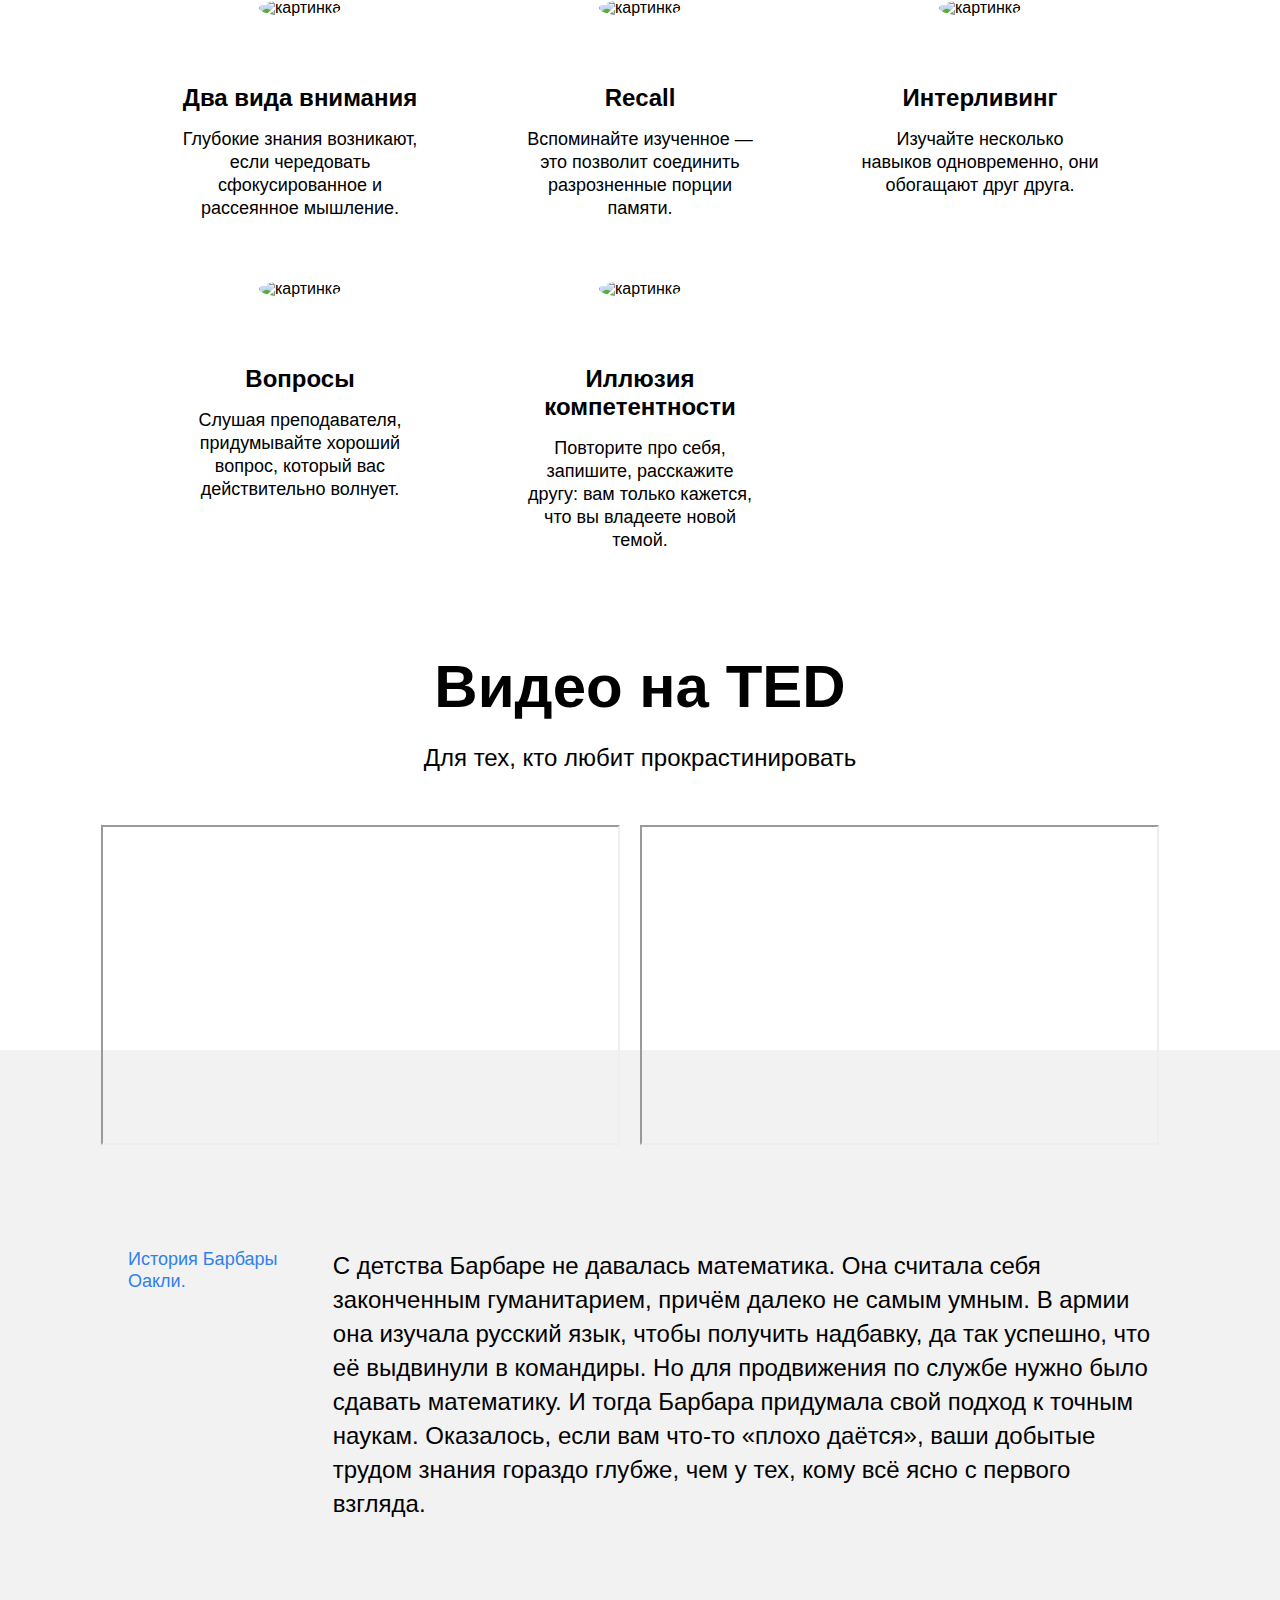
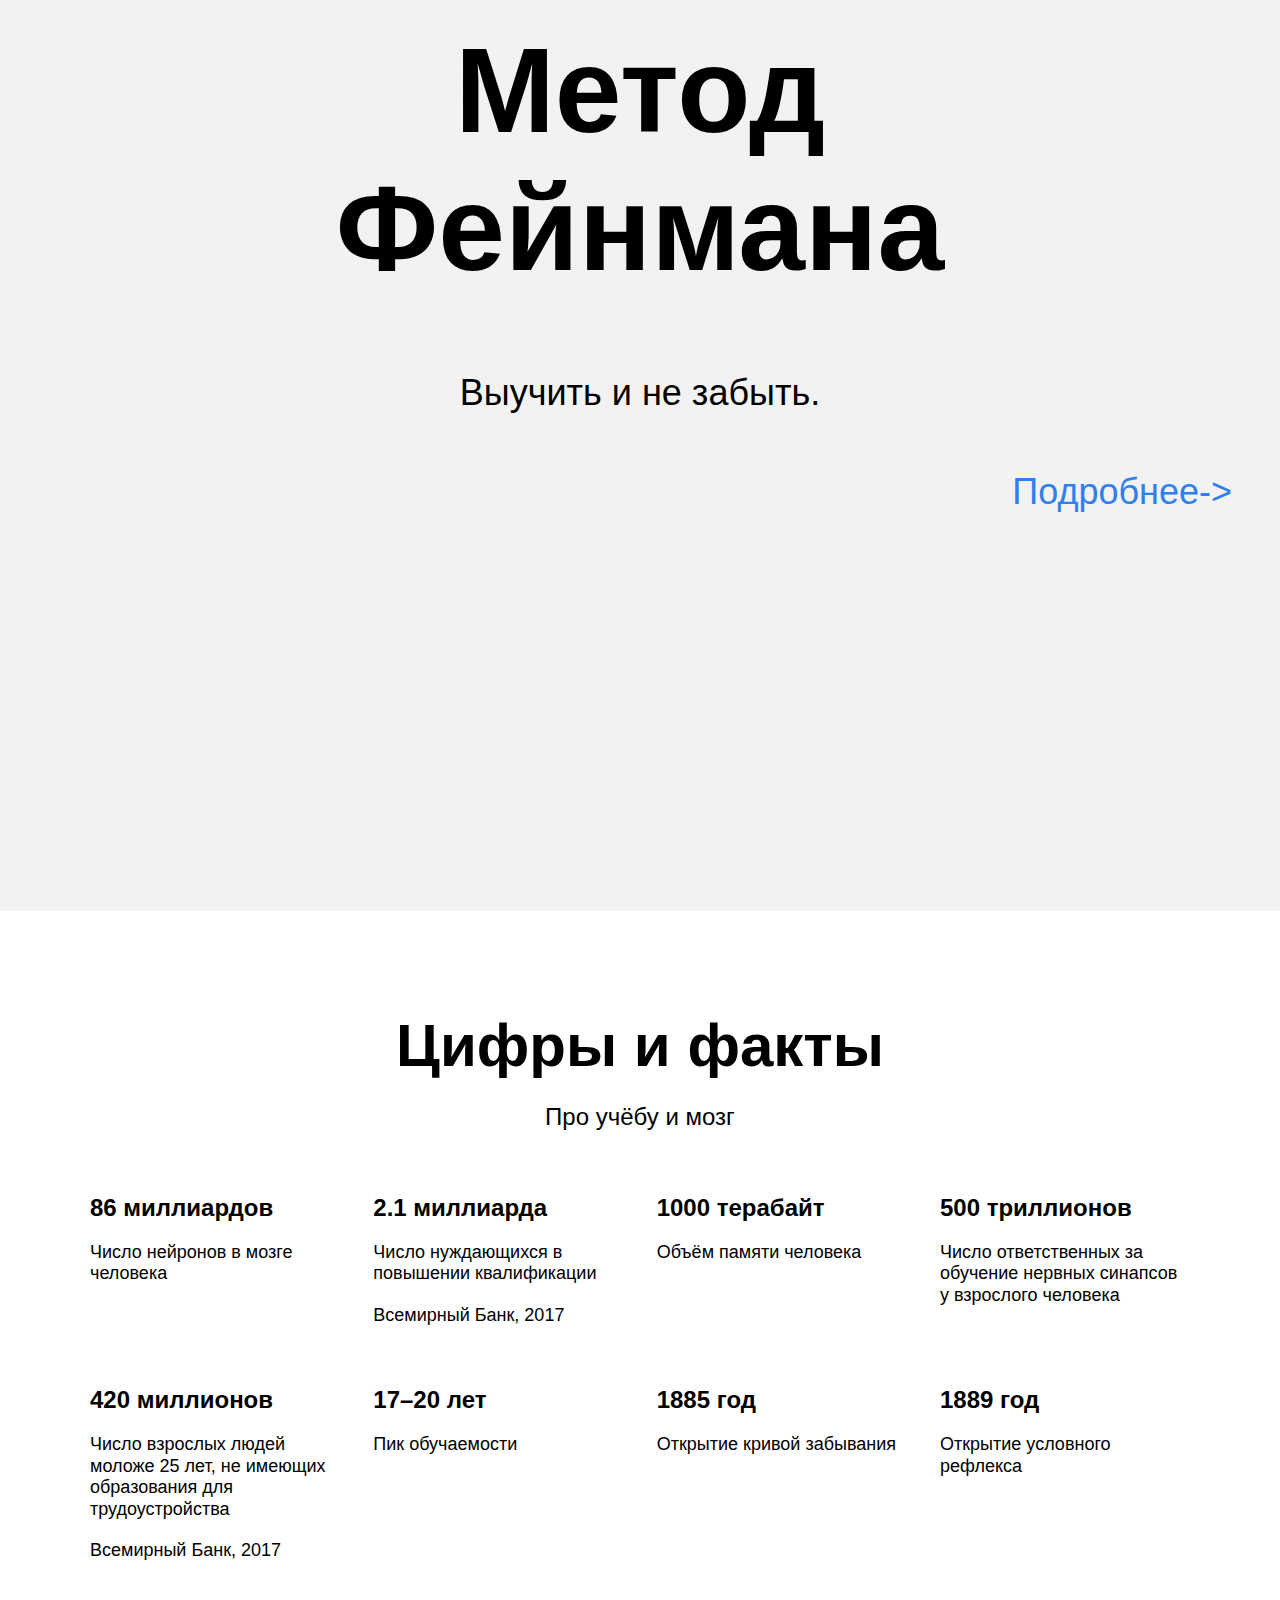
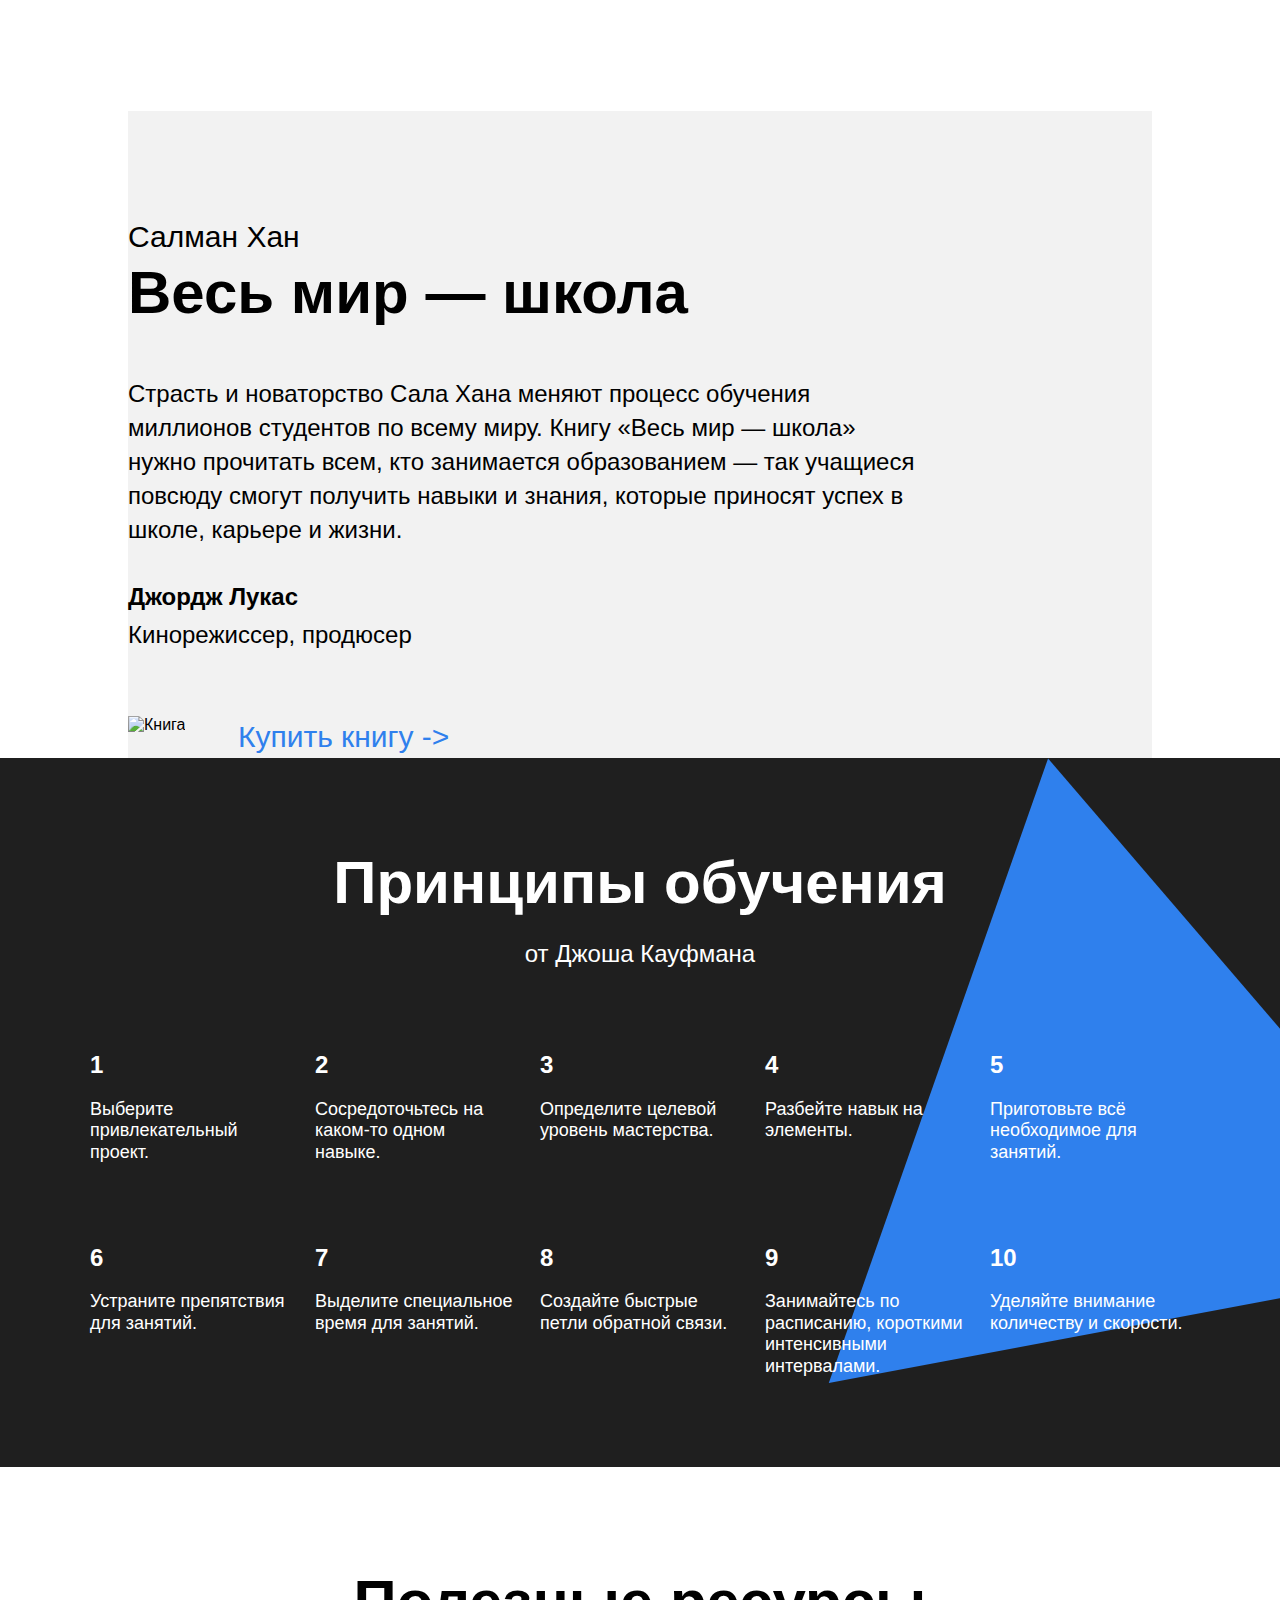
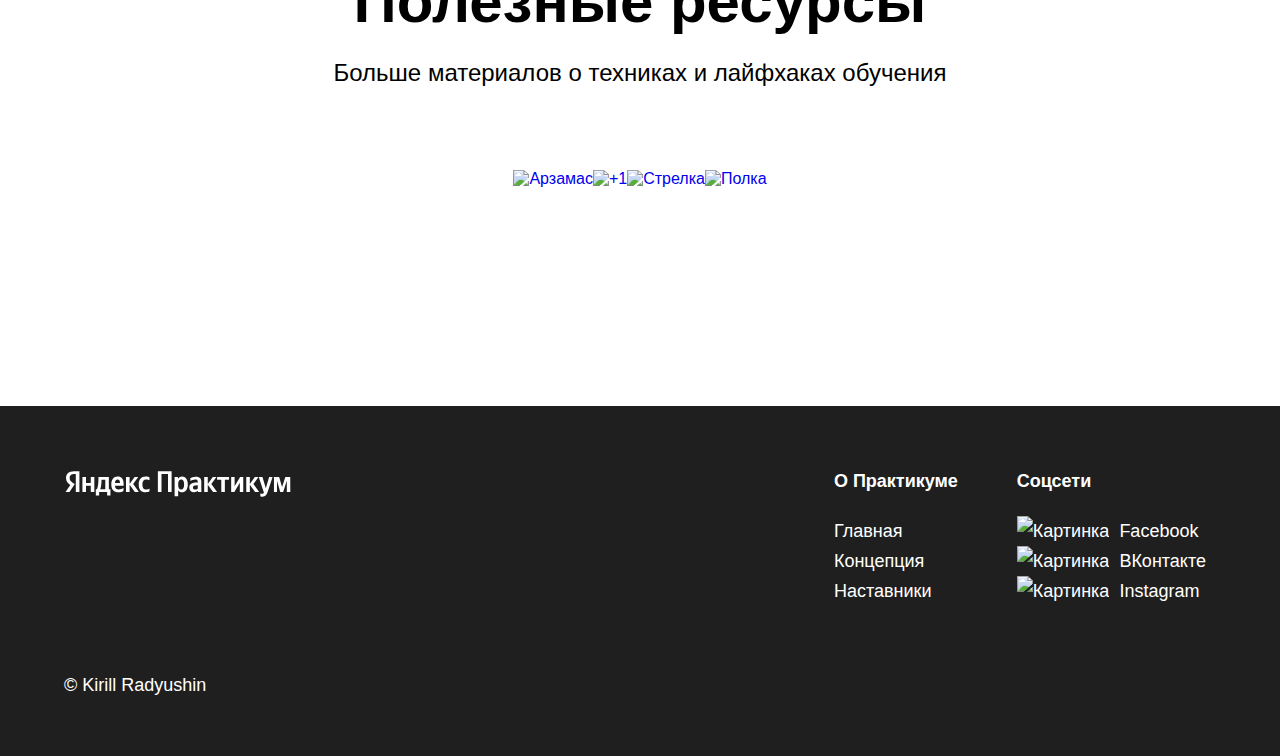
==== commit 0c933ff6: "Проектная работа 2" ====
--- a/index.html
+++ b/index.html
@@ -207,22 +207,22 @@
         <ul class="resources__logo-zone">
           <li>
             <a href="#" class="resources__link">
-              <img class="resources__logo" src="../how-to-learn/images_sprint-2/logo/resources-arzamas.svg" alt="Arzamas">
-            </a>
-          </li>
-          <li>
-            <a href="#" class="resources__link">
-              <img class="resources__logo" src="../how-to-learn/images_sprint-2/logo/resources-n1.svg" alt="N+1">
-            </a>
-          </li>
-          <li>
-            <a href="#" class="resources__link">
-              <img class="resources__logo" src="../how-to-learn/images_sprint-2/logo/resources-strelka.svg" alt="STRELKA">
-            </a>
-          </li>
-          <li>
-            <a href="#" class="resources__link">
-              <img class="resources__logo" src="../how-to-learn/images_sprint-2/logo/resources-polka.svg" alt="ПОЛКА">
+              <img class="resources__logo" src="../how-to-learn/images_sprint-2/logo/resources-arzamas.svg" alt="Арзамас">
+            </a>
+          </li>
+          <li>
+            <a href="#" class="resources__link">
+              <img class="resources__logo" src="../how-to-learn/images_sprint-2/logo/resources-n1.svg" alt="+1">
+            </a>
+          </li>
+          <li>
+            <a href="#" class="resources__link">
+              <img class="resources__logo" src="../how-to-learn/images_sprint-2/logo/resources-strelka.svg" alt="Стрелка">
+            </a>
+          </li>
+          <li>
+            <a href="#" class="resources__link">
+              <img class="resources__logo" src="../how-to-learn/images_sprint-2/logo/resources-polka.svg" alt="Полка">
             </a>
           </li>
         </ul>
@@ -246,11 +246,14 @@
           <h3 class="footer__column-heading">Соцсети</h3>
           <nav class="footer__column-links">
             <a href="#" class="footer__column-link">
-              <img src="../how-to-learn/images/facebook_color_white.svg" class="footer__column-link" alt="Картинка">Facebook</a>
+              <img src="../how-to-learn/images/facebook_color_white.svg" class="footer__column-link" alt="Картинка">Facebook
+            </a>
             <a href="#" class="footer__column-link">
-              <img src="../how-to-learn/images/vk_color_white.svg" class="footer__column-link" alt="Картинка">ВКонтакте</a>
+              <img src="../how-to-learn/images/vk_color_white.svg" class="footer__column-link" alt="Картинка">ВКонтакте
+            </a>
             <a href="#" class="footer__column-link">
-              <img src="../how-to-learn/images/instagram_color_white.svg" class="footer__column-link" alt="Картинка">Instagram</a>
+              <img src="../how-to-learn/images/instagram_color_white.svg" class="footer__column-link" alt="Картинка">Instagram
+            </a>
           </nav>
         </div>
       </div>
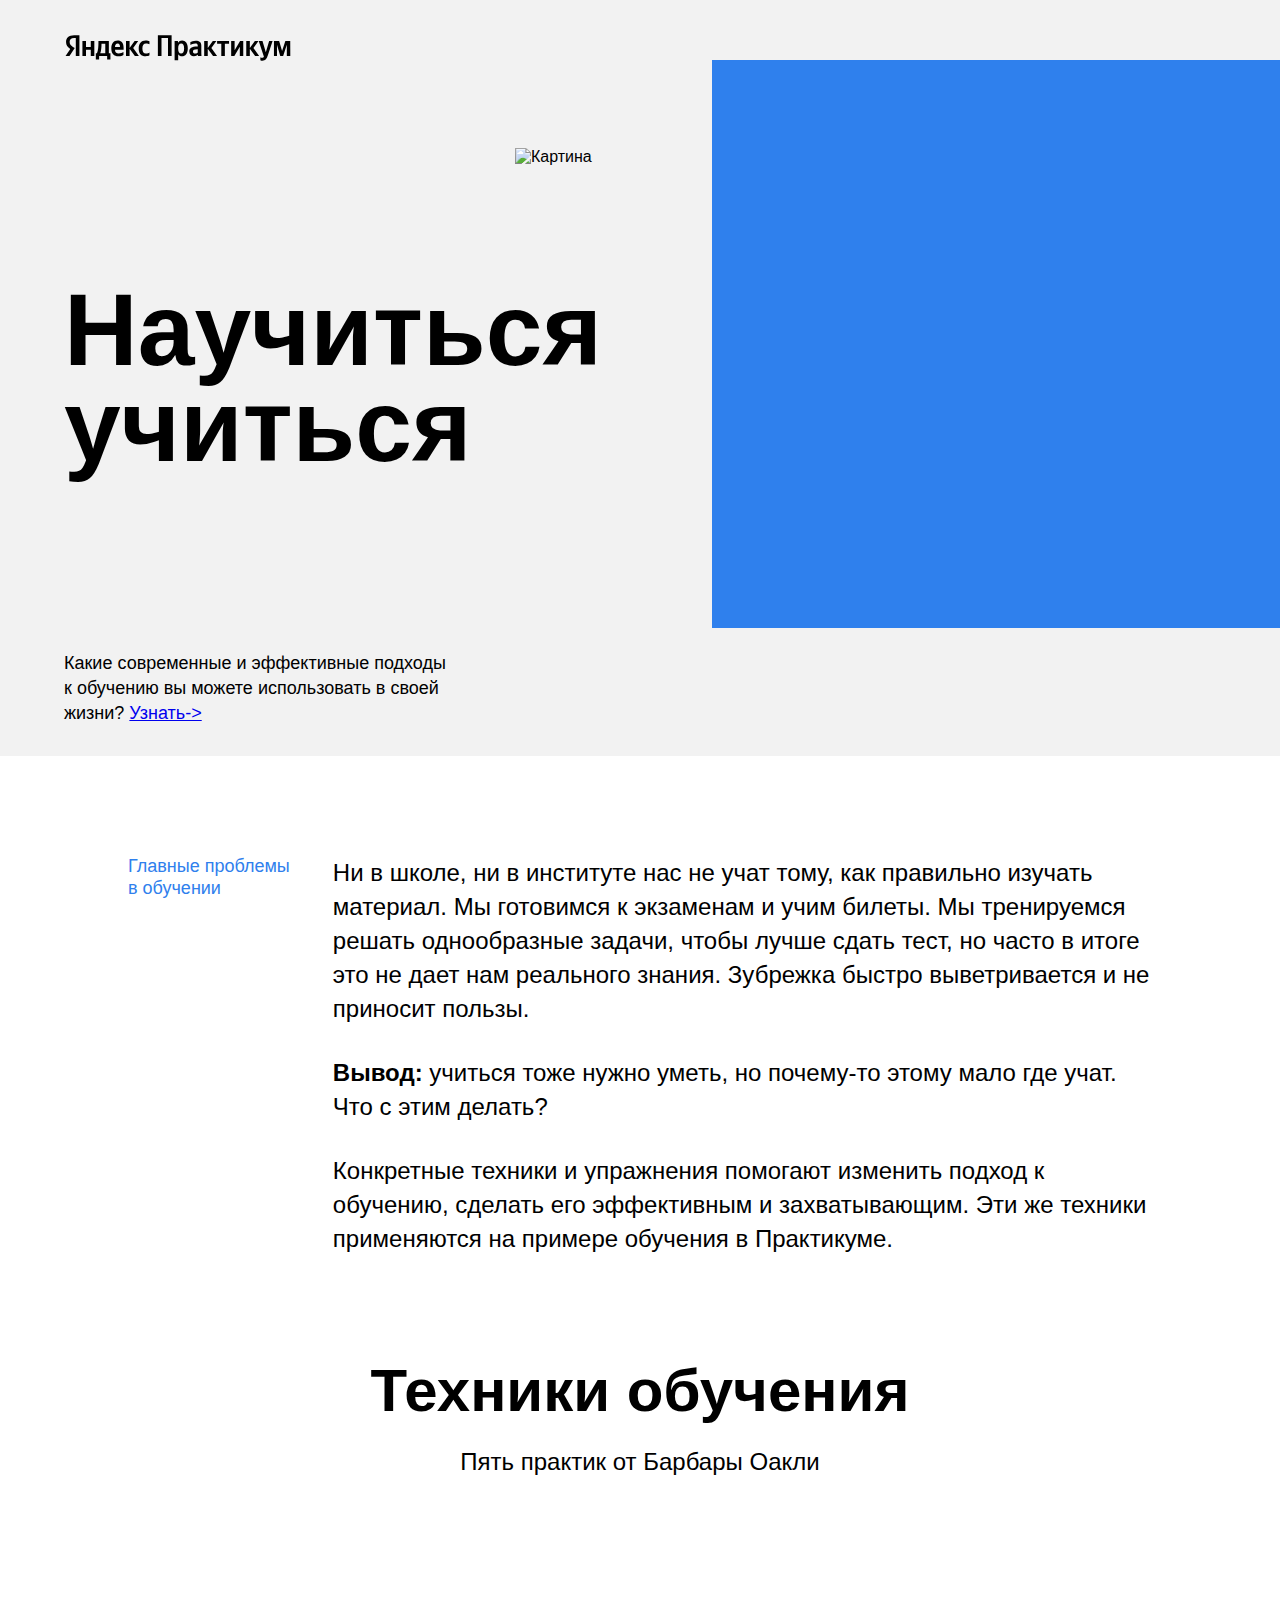
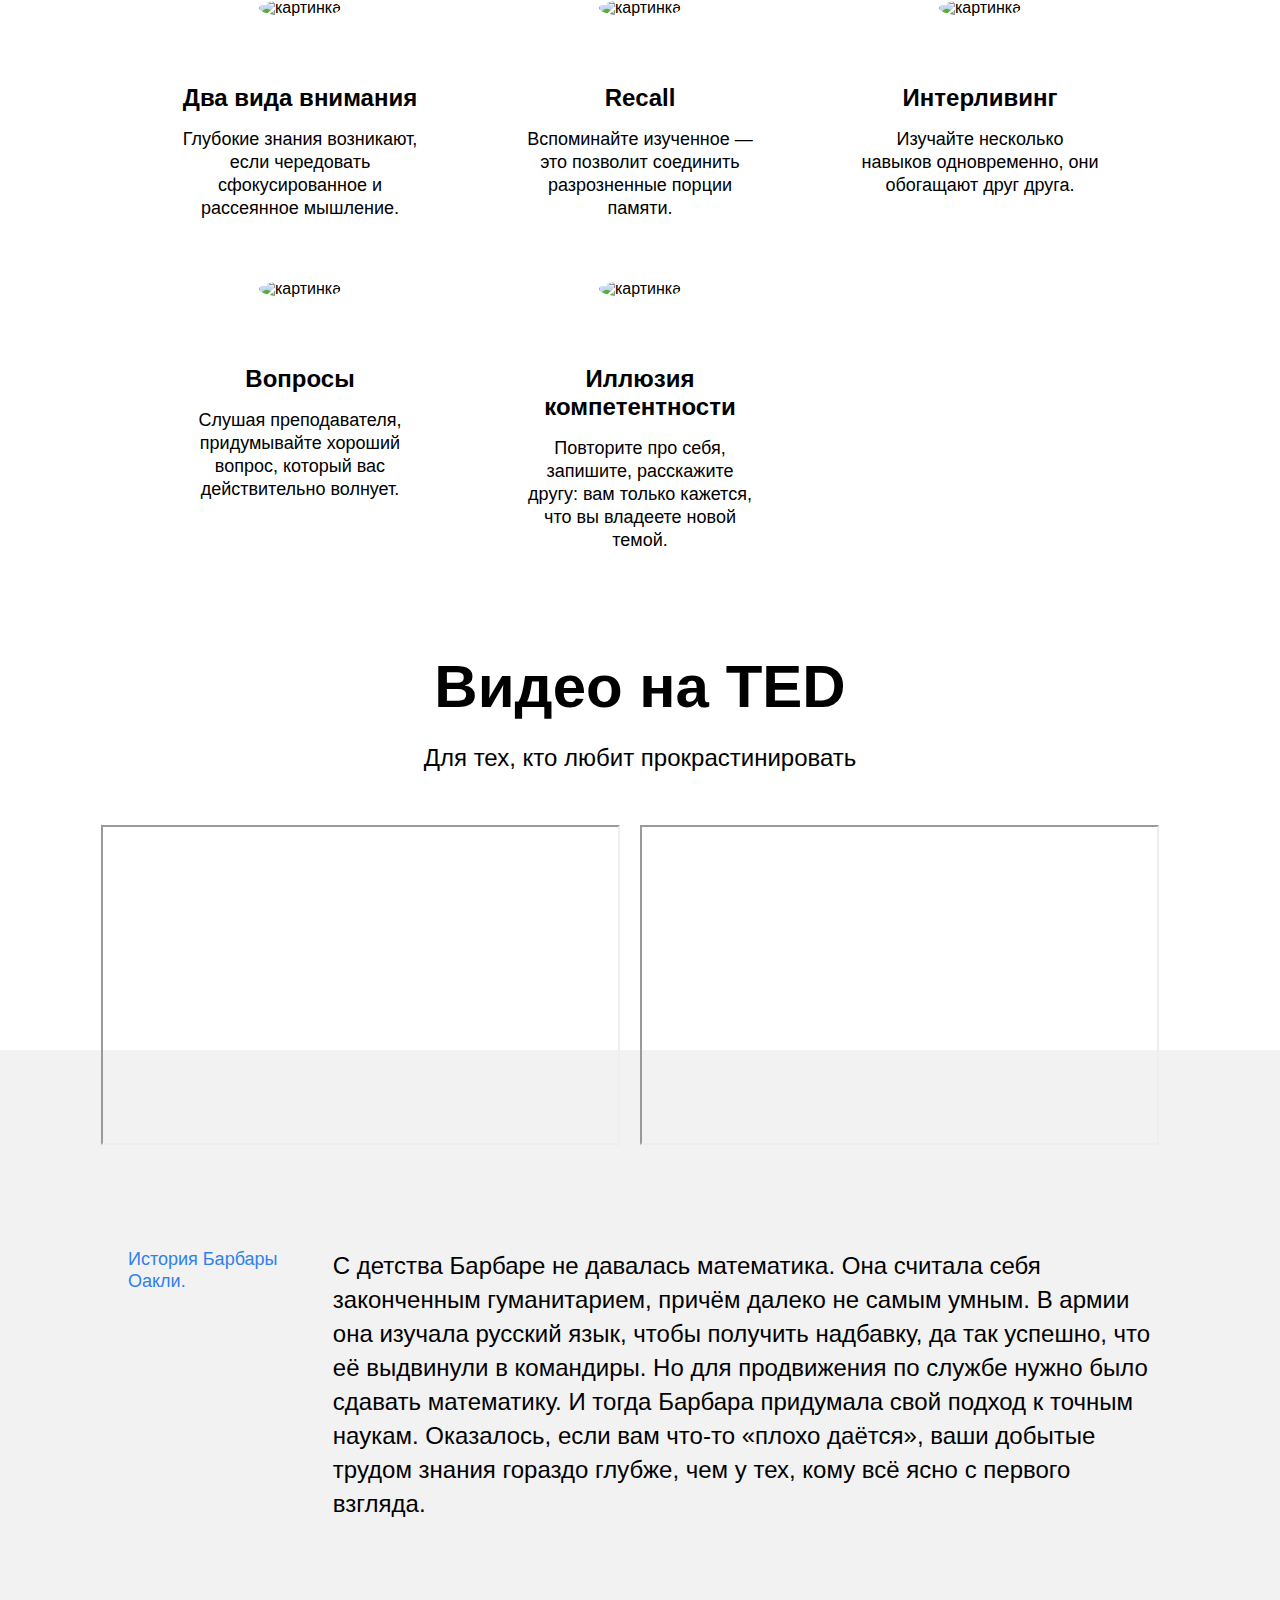
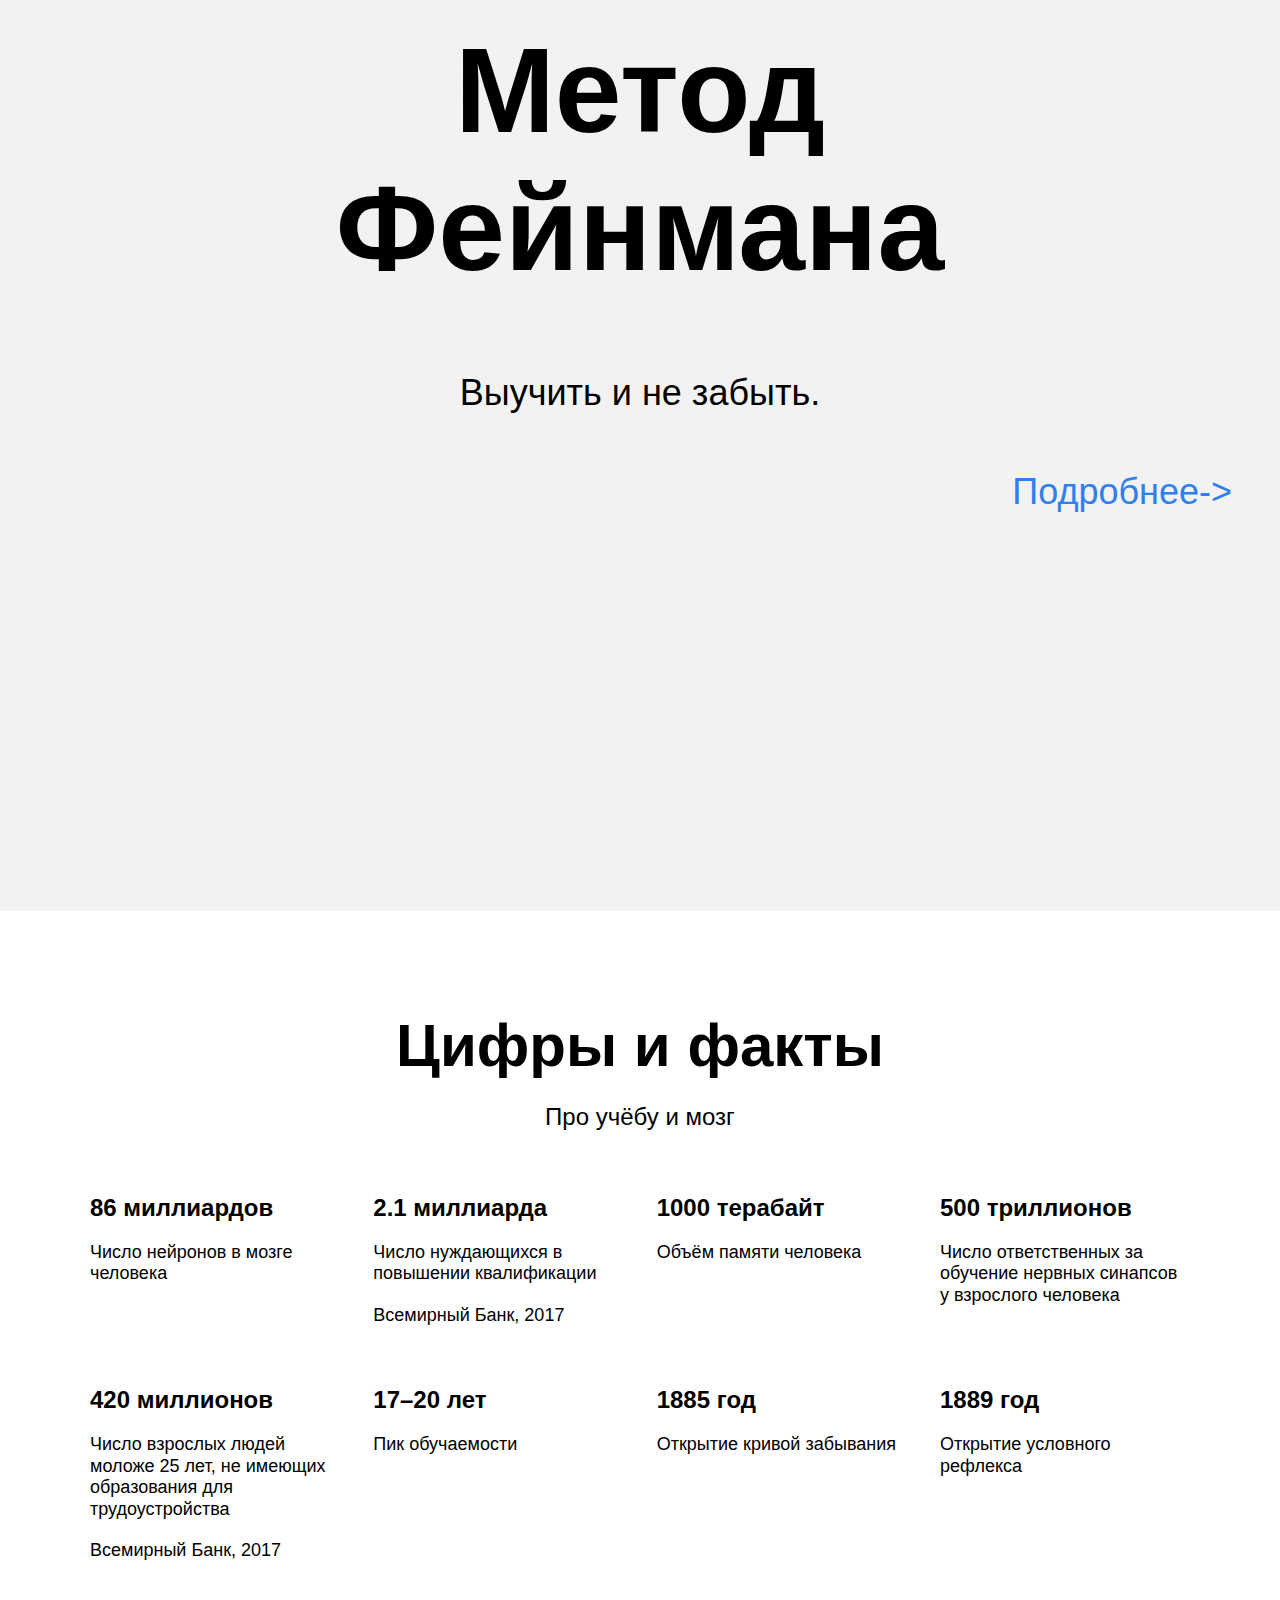
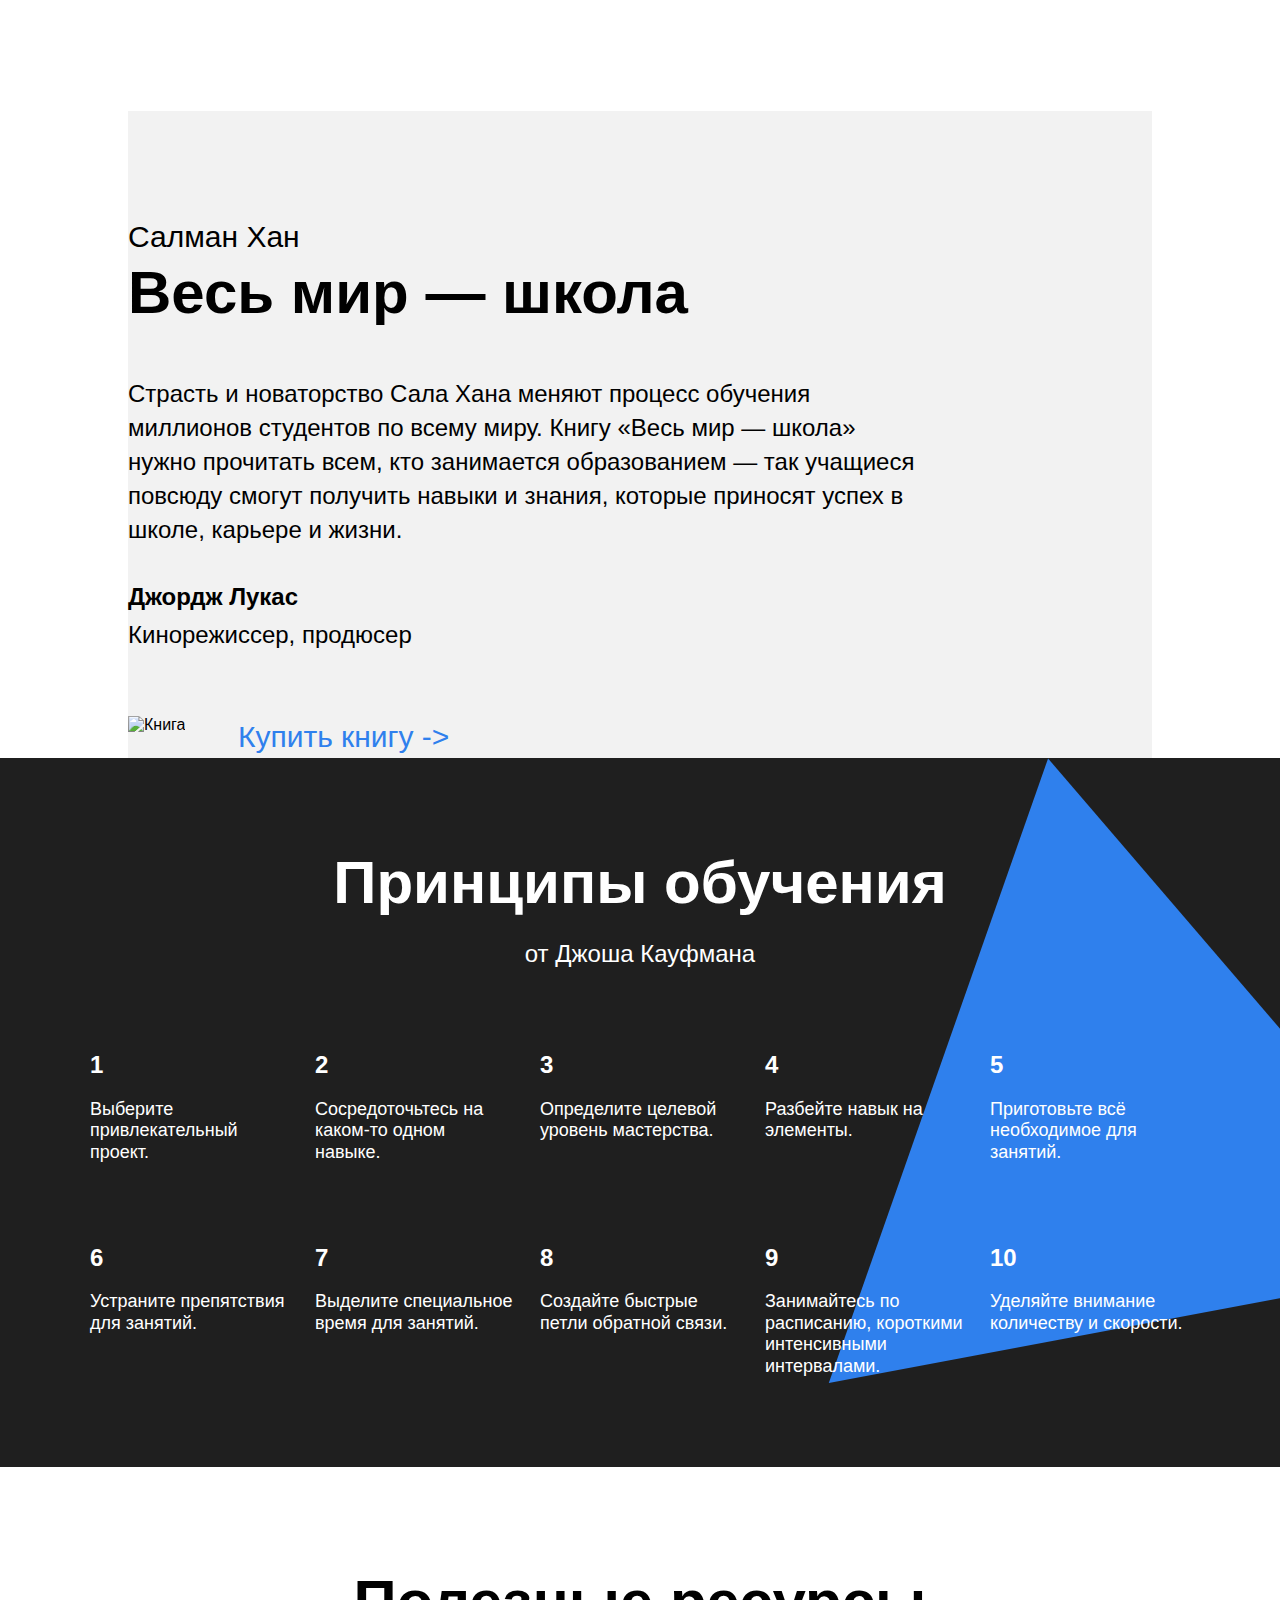
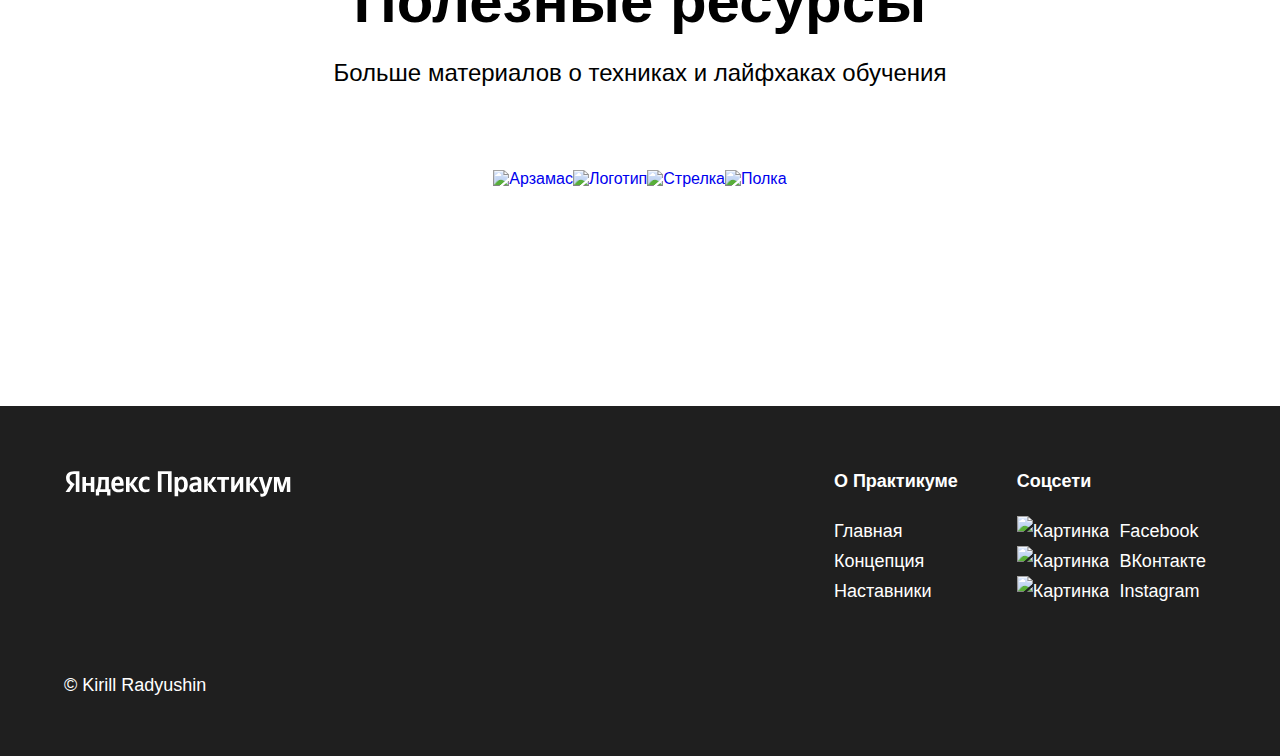
==== commit 29a4cbe0: "Проектная работа 2" ====
--- a/index.html
+++ b/index.html
@@ -212,7 +212,7 @@
           </li>
           <li>
             <a href="#" class="resources__link">
-              <img class="resources__logo" src="../how-to-learn/images_sprint-2/logo/resources-n1.svg" alt="+1">
+              <img class="resources__logo" src="../how-to-learn/images_sprint-2/logo/resources-n1.svg" alt="Логотип">
             </a>
           </li>
           <li>
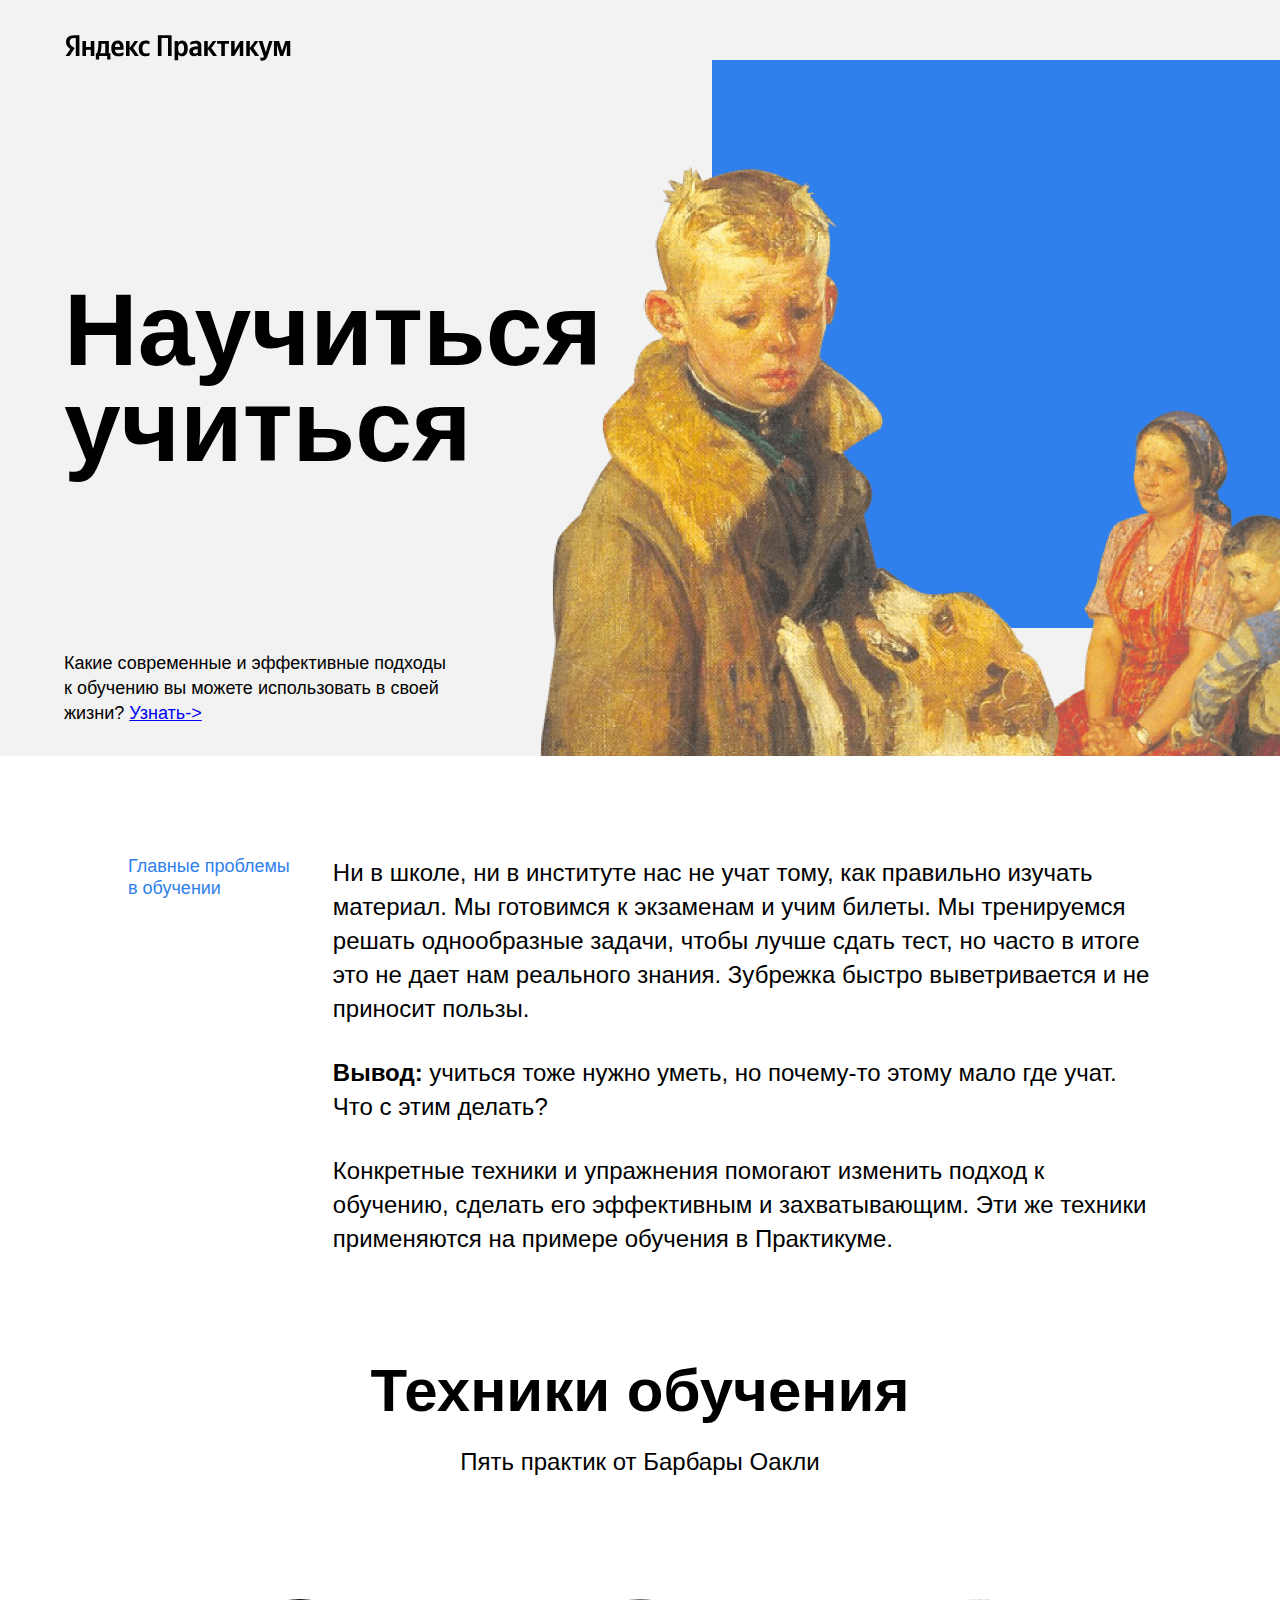
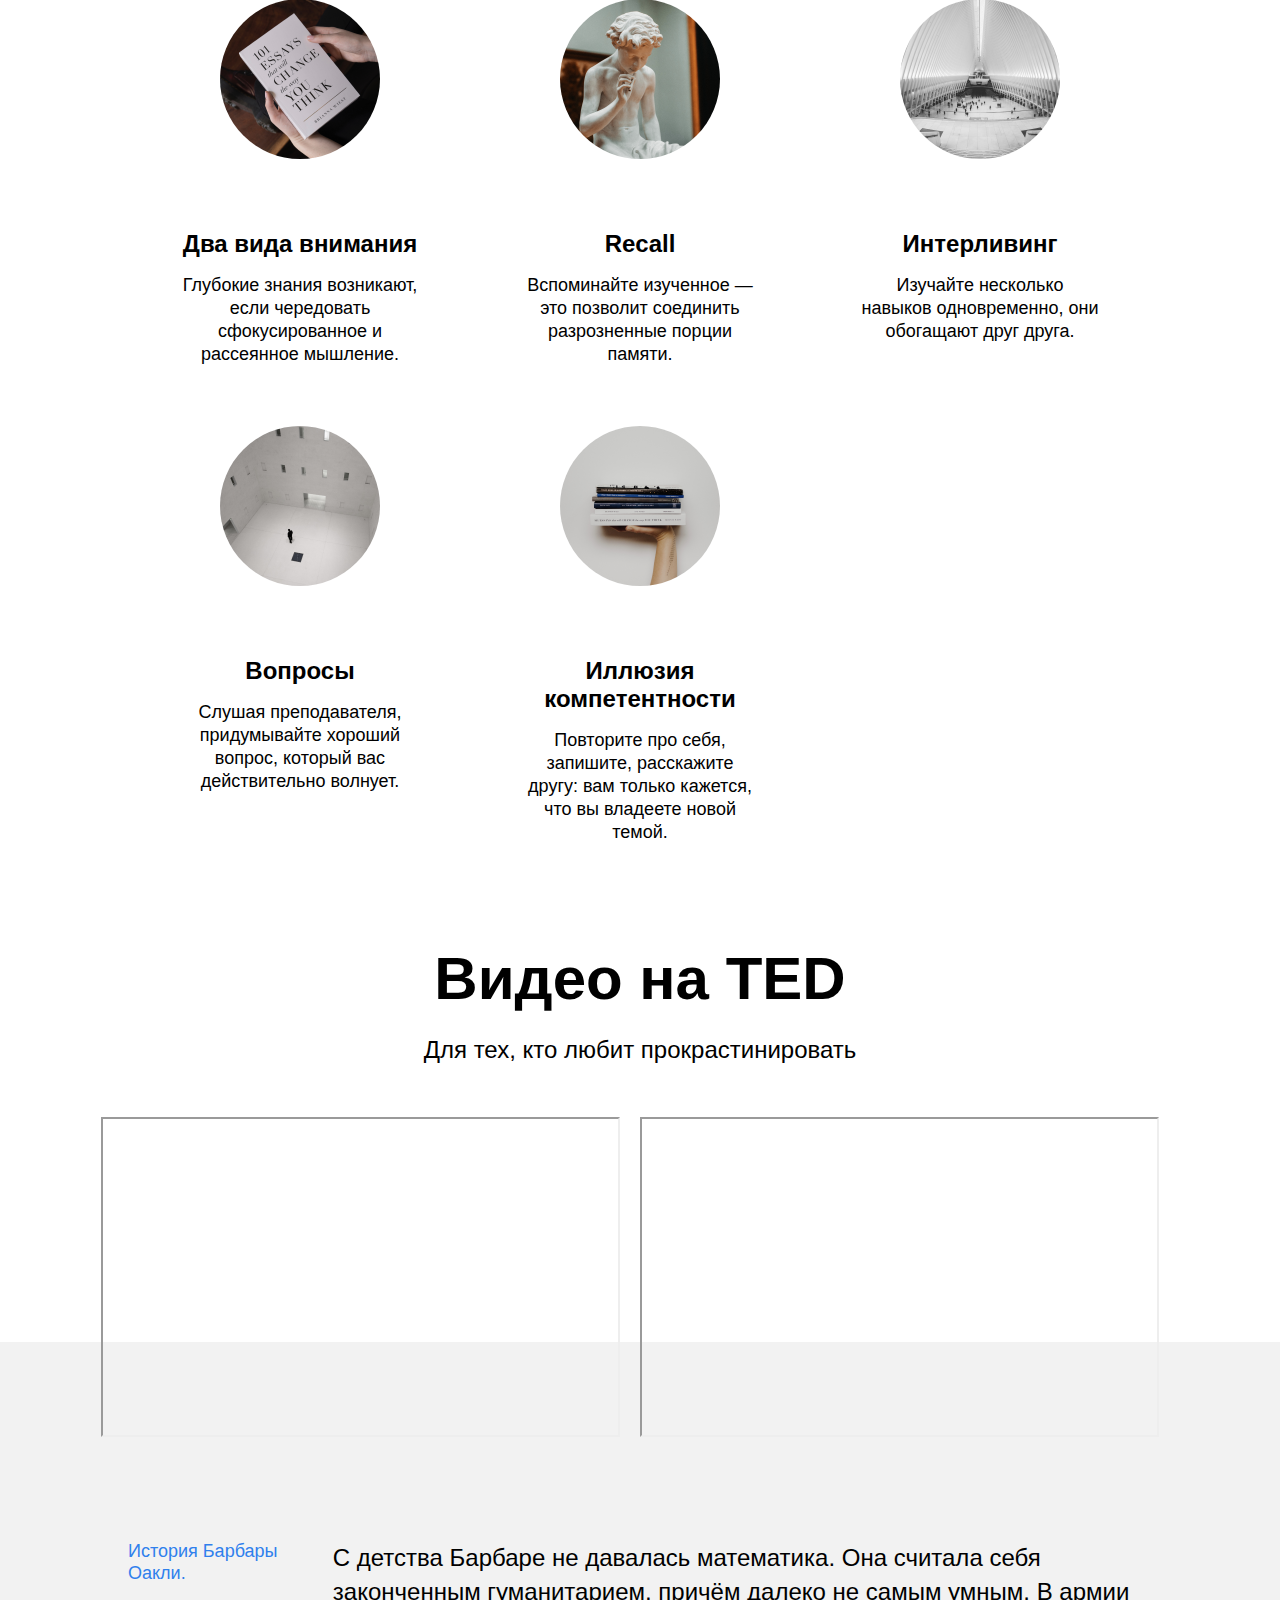
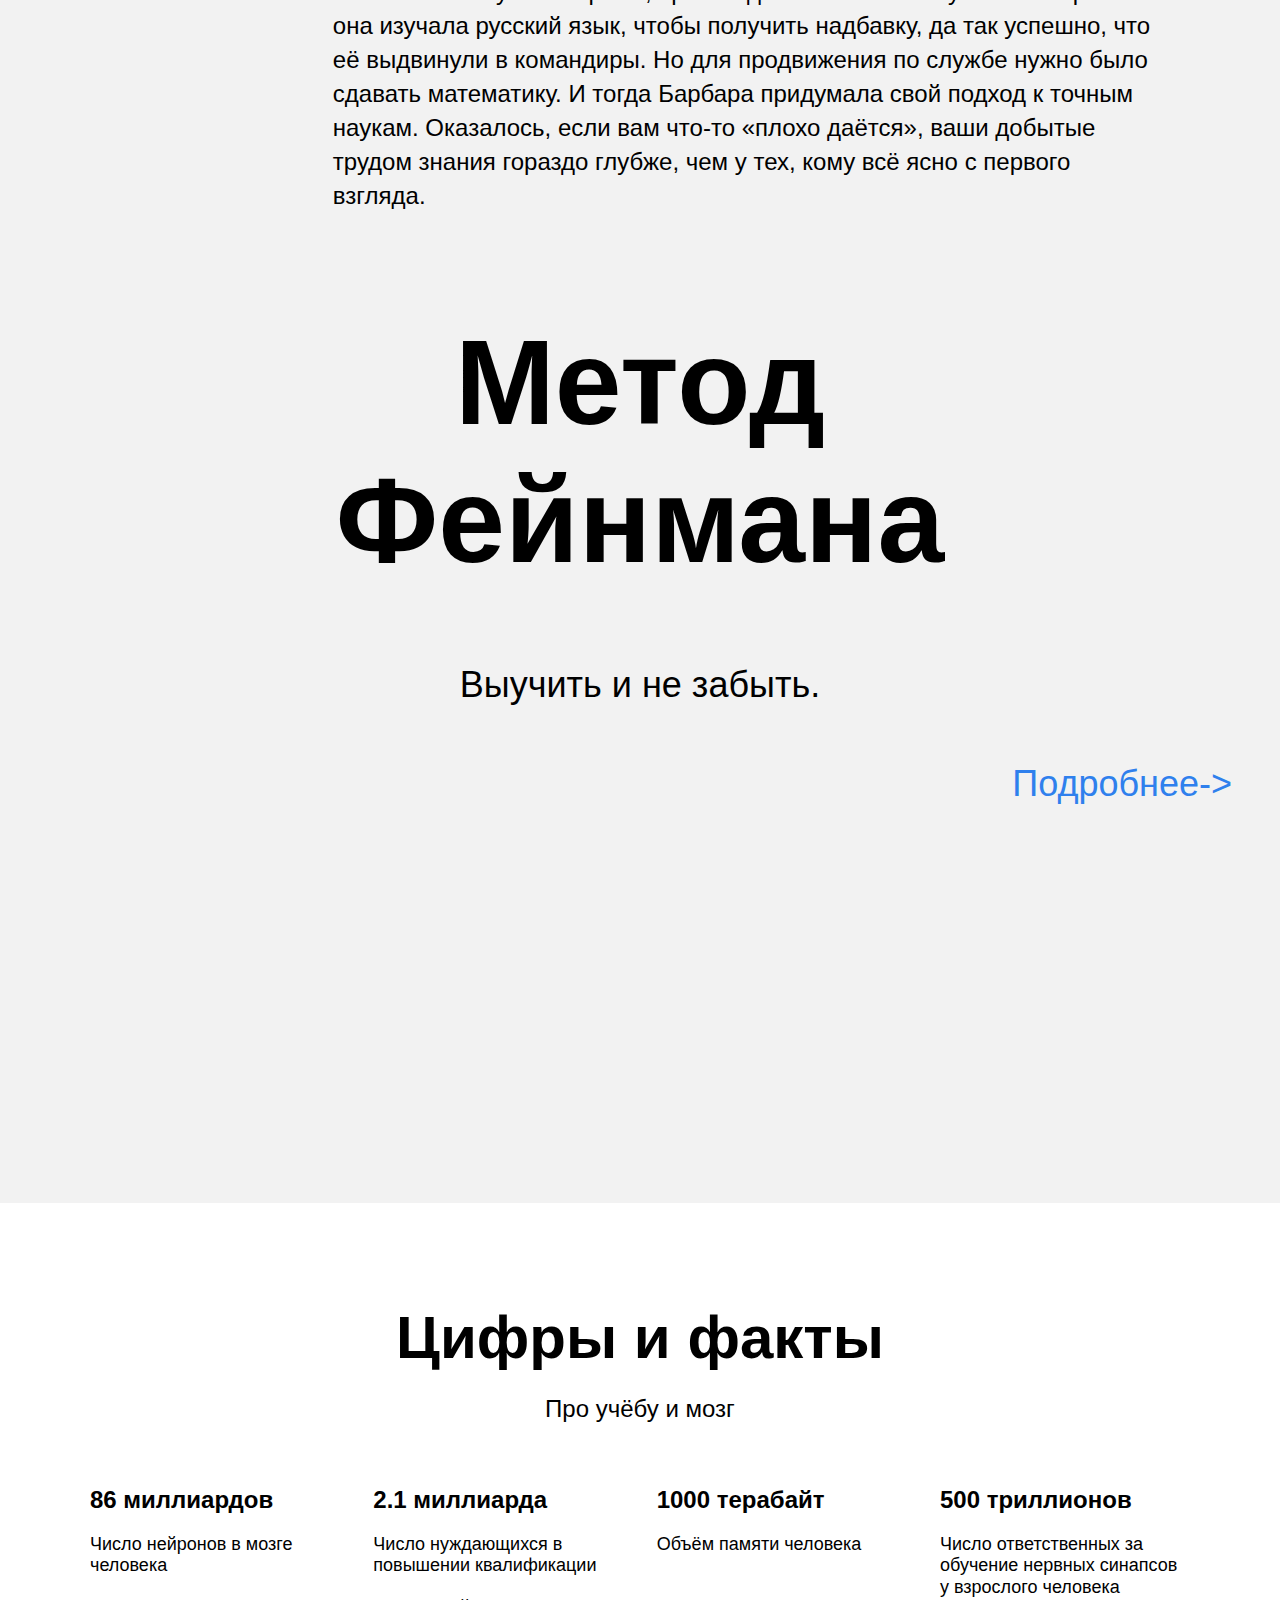
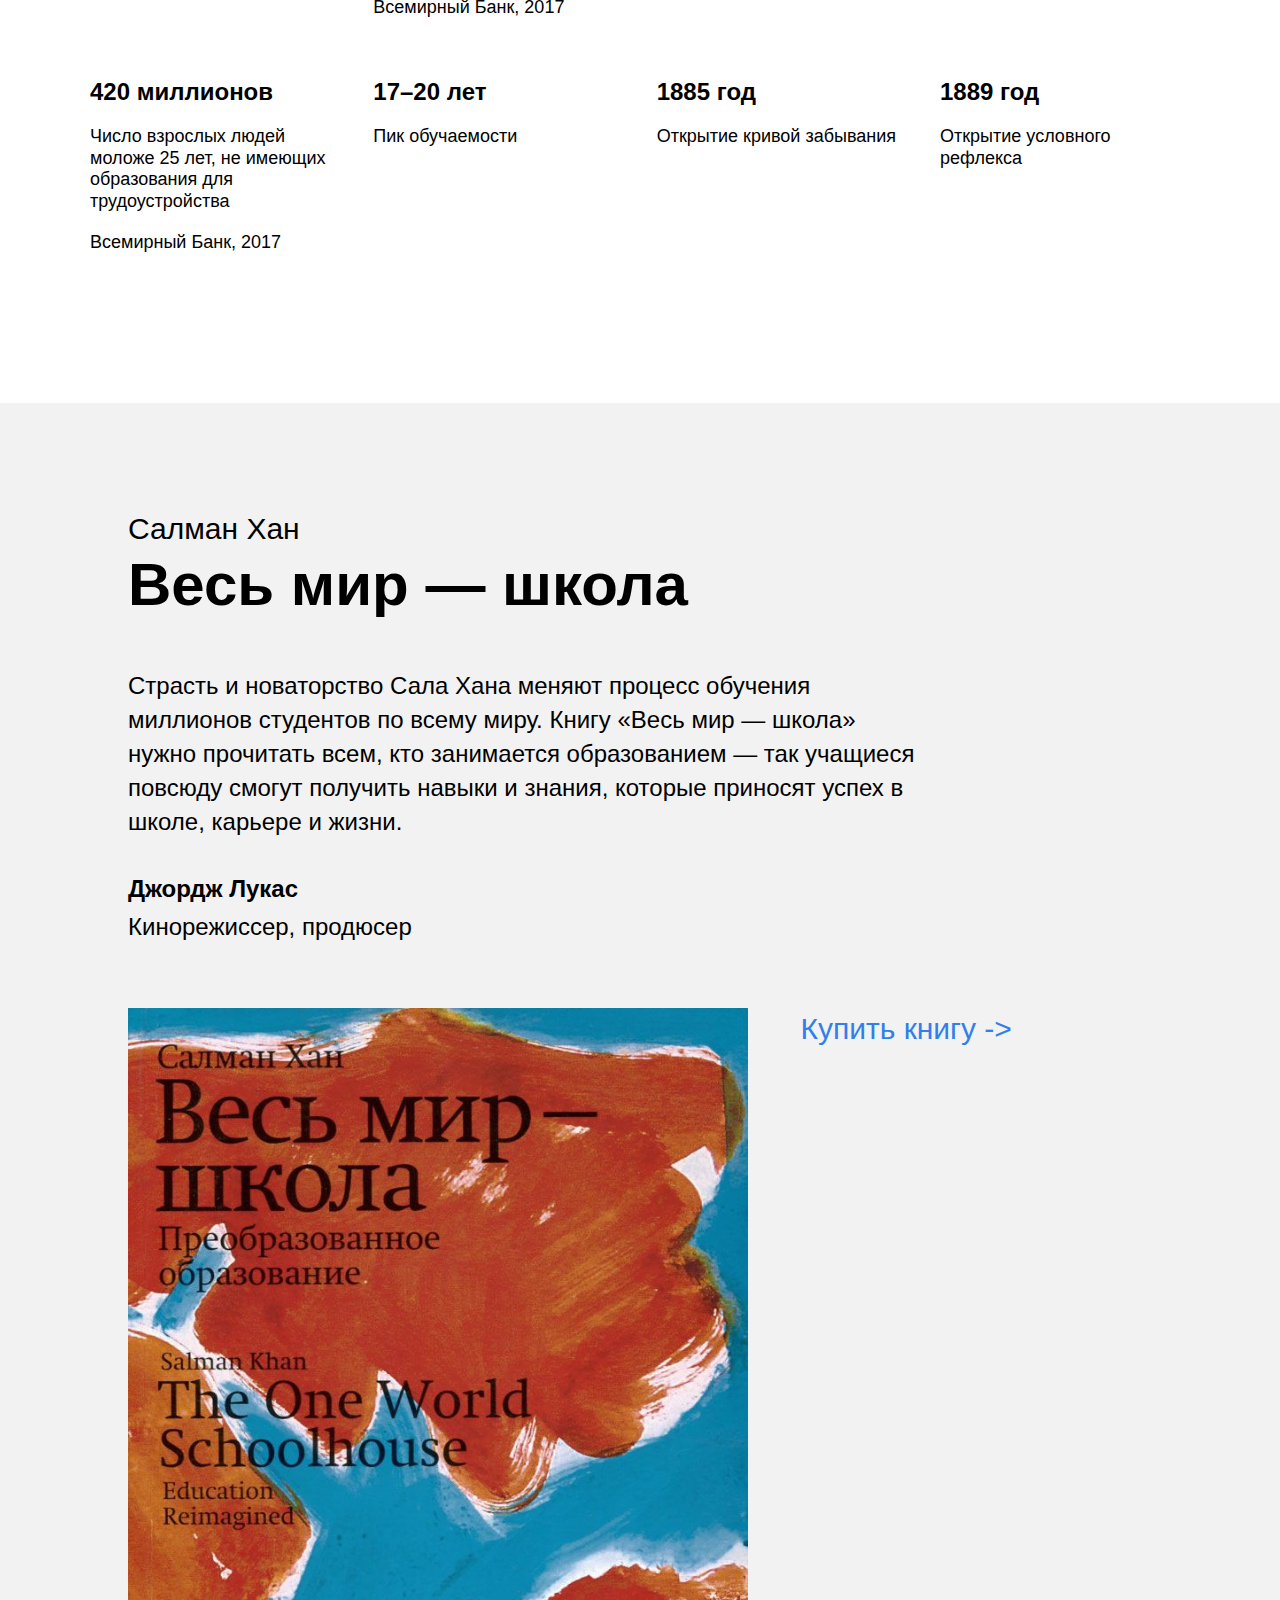
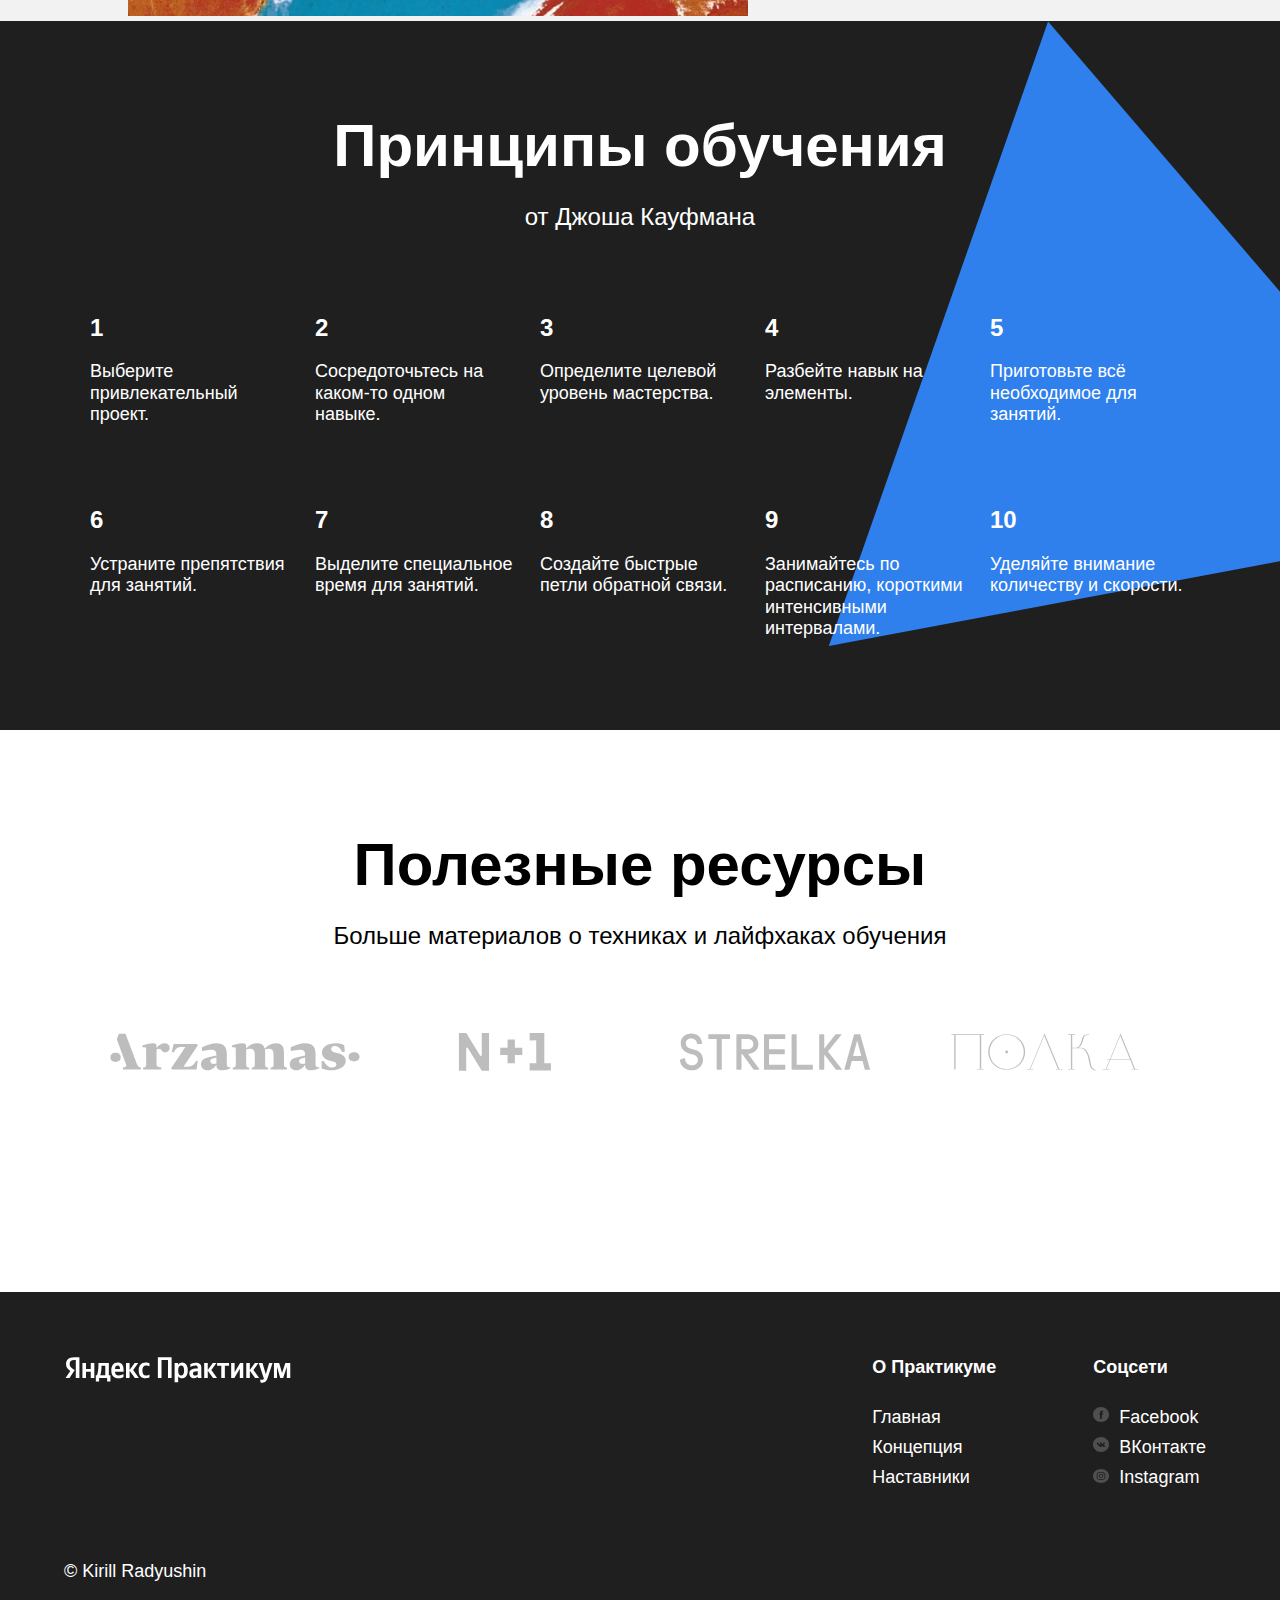
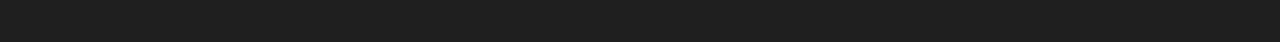
==== commit d6986ac5: "Практическая работа 2" ====
--- a/index.html
+++ b/index.html
@@ -2,7 +2,6 @@
 <html lang="ru">
 <head>
   <meta charset="UTF-8">
-  <link rel="stylesheet" href="./vendor/normalize.css">
   <link rel="stylesheet" href="./page/index.css">
   <meta name="viewport" content="width=device-width, initial-scale=1.0">
   <title>Научиться учиться</title>
@@ -14,7 +13,7 @@
       <h1 class="header__title">Научиться учиться</h1>
       <p class="header__subtitle"> Какие современные и эффективные подходы к обучению вы можете использовать в своей жизни? 
         <a href="#" class="header__subtitle-link">Узнать-></a></p>
-      <img class="header__main-illustration" src="../how-to-learn/images/header-image.png" alt="Картина">
+      <img class="header__main-illustration" src="./images/header-image.png" alt="Картина">
       <div class="header__square-pic rotation"></div>
     </header>
     <main class="content">
@@ -39,27 +38,27 @@
         <p class="section-subtitle">Пять практик от Барбары Оакли</p>
         <ul class="cards">
           <li class="cards__item">
-            <img class="cards__image" src="../how-to-learn/images_sprint-2/cards-attention.png" alt="картинка">
+            <img class="cards__image" src="./images/cards-attention.png" alt="картинка">
             <h3 class="cards__title">Два вида внимания</h3>
             <p class="cards__description">Глубокие знания возникают, если чередовать сфокусированное и рассеянное мышление.</p>
           </li>
           <li class="cards__item">
-            <img class="cards__image" src="../how-to-learn/images_sprint-2/cards-recall.png" alt="картинка">
+            <img class="cards__image" src="./images/cards-recall.png" alt="картинка">
             <h3 class="cards__title">Recall</h3>
             <p class="cards__description">Вспоминайте изученное — это позволит соединить разрозненные порции памяти.</p>
           </li>
           <li class="cards__item">
-            <img class="cards__image" src="../how-to-learn/images_sprint-2/cards-interliving.png" alt="картинка">
+            <img class="cards__image" src="./images/cards-interliving.png" alt="картинка">
             <h3 class="cards__title">Интерливинг</h3>
             <p class="cards__description">Изучайте несколько навыков одновременно, они обогащают друг друга.</p>
           </li>
           <li class="cards__item">
-            <img class="cards__image" src="../how-to-learn/images_sprint-2/cards-question.png" alt="картинка">
+            <img class="cards__image" src="./images/cards-question.png" alt="картинка">
             <h3 class="cards__title">Вопросы</h3>
             <p class="cards__description">Слушая преподавателя, придумывайте хороший вопрос, который вас действительно волнует.</p>
           </li>
           <li class="cards__item">
-            <img class="cards__image" src="../how-to-learn/images_sprint-2/cards-competence.png" alt="картинка">
+            <img class="cards__image" src="./images/cards-competence.png" alt="картинка">
             <h3 class="cards__title">Иллюзия компетентности</h3>
             <p class="cards__description">Повторите про себя, запишите, расскажите другу: вам только кажется, что вы владеете новой темой.</p>
           </li>
@@ -149,7 +148,7 @@
           <h3 class="khan__quote-author">Джордж Лукас</h3>
           <p class="khan__quote-author-subline">Кинорежиссер, продюсер</p>
           <div class="khan__book-container">
-            <img class="khan__book-pic" src="../how-to-learn/images_sprint-2/khan-book.jpg" alt="Книга">
+            <img class="khan__book-pic" src="./images/khan-book.jpg" alt="Книга">
             <a href="#" class="khan__buy-link">Купить книгу -></a>
           </div>
         </div>
@@ -207,22 +206,22 @@
         <ul class="resources__logo-zone">
           <li>
             <a href="#" class="resources__link">
-              <img class="resources__logo" src="../how-to-learn/images_sprint-2/logo/resources-arzamas.svg" alt="Арзамас">
-            </a>
-          </li>
-          <li>
-            <a href="#" class="resources__link">
-              <img class="resources__logo" src="../how-to-learn/images_sprint-2/logo/resources-n1.svg" alt="Логотип">
-            </a>
-          </li>
-          <li>
-            <a href="#" class="resources__link">
-              <img class="resources__logo" src="../how-to-learn/images_sprint-2/logo/resources-strelka.svg" alt="Стрелка">
-            </a>
-          </li>
-          <li>
-            <a href="#" class="resources__link">
-              <img class="resources__logo" src="../how-to-learn/images_sprint-2/logo/resources-polka.svg" alt="Полка">
+              <img class="resources__logo" src="./images/logo/resources-arzamas.svg" alt="Арзамас">
+            </a>
+          </li>
+          <li>
+            <a href="#" class="resources__link">
+              <img class="resources__logo" src="./images/logo/resources-n1.svg" alt="Логотип">
+            </a>
+          </li>
+          <li>
+            <a href="#" class="resources__link">
+              <img class="resources__logo" src="./images/logo/resources-strelka.svg" alt="Стрелка">
+            </a>
+          </li>
+          <li>
+            <a href="#" class="resources__link">
+              <img class="resources__logo" src="./images/logo/resources-polka.svg" alt="Полка">
             </a>
           </li>
         </ul>
@@ -246,13 +245,13 @@
           <h3 class="footer__column-heading">Соцсети</h3>
           <nav class="footer__column-links">
             <a href="#" class="footer__column-link">
-              <img src="../how-to-learn/images/facebook_color_white.svg" class="footer__column-link" alt="Картинка">Facebook
+              <img src="./images/facebook_color_white.svg" class="footer__column-link" alt="Картинка">Facebook
             </a>
             <a href="#" class="footer__column-link">
-              <img src="../how-to-learn/images/vk_color_white.svg" class="footer__column-link" alt="Картинка">ВКонтакте
+              <img src="./images/vk_color_white.svg" class="footer__column-link" alt="Картинка">ВКонтакте
             </a>
             <a href="#" class="footer__column-link">
-              <img src="../how-to-learn/images/instagram_color_white.svg" class="footer__column-link" alt="Картинка">Instagram
+              <img src="./images/instagram_color_white.svg" class="footer__column-link" alt="Картинка">Instagram
             </a>
           </nav>
         </div>
--- a/page/index.css
+++ b/page/index.css
@@ -83,6 +83,7 @@
 @import url(../blocks/khan/__quote-author-subline/khan__quote-author-subline.css);
 @import url(../blocks/khan/__book-pic/khan__book-pic.css);
 @import url(../blocks/khan/__buy-link/khan__buy-link.css);
+@import url(../blocks/khan/__container/khan__container.css);
 
 
 
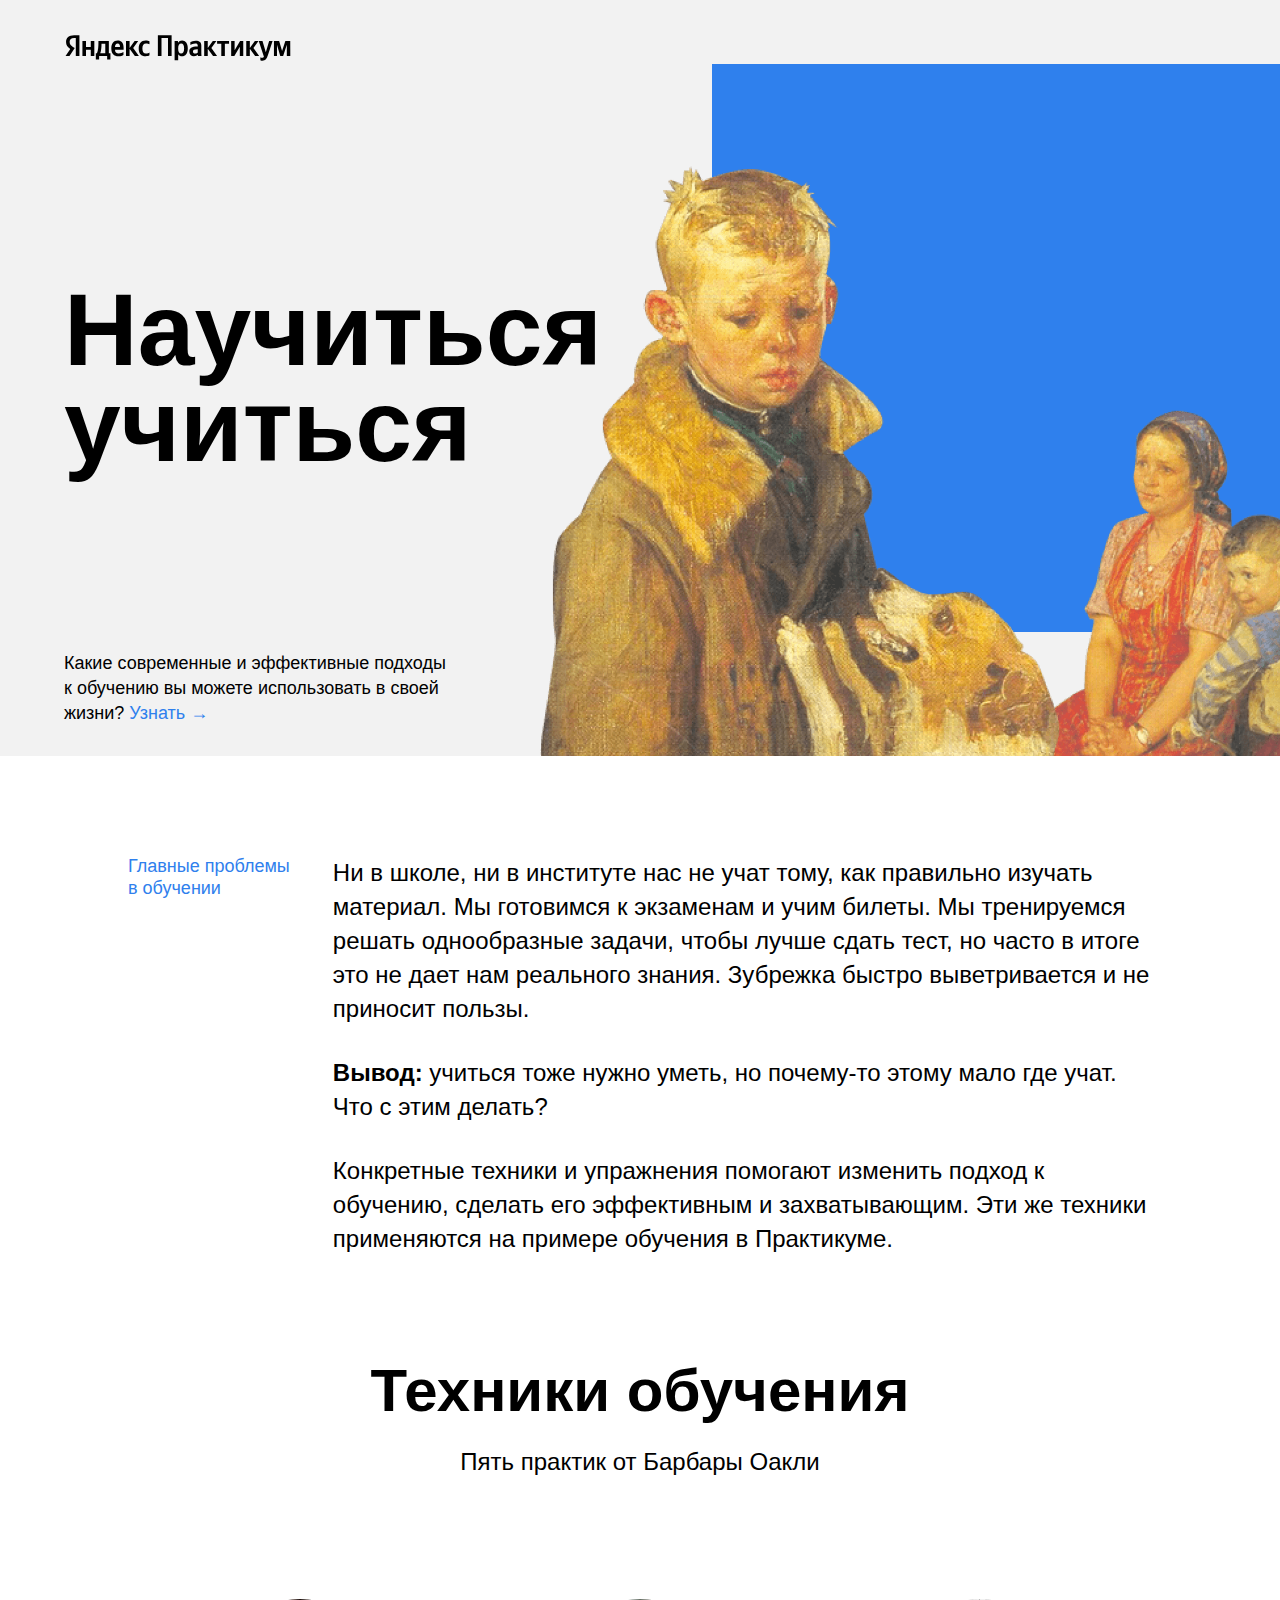
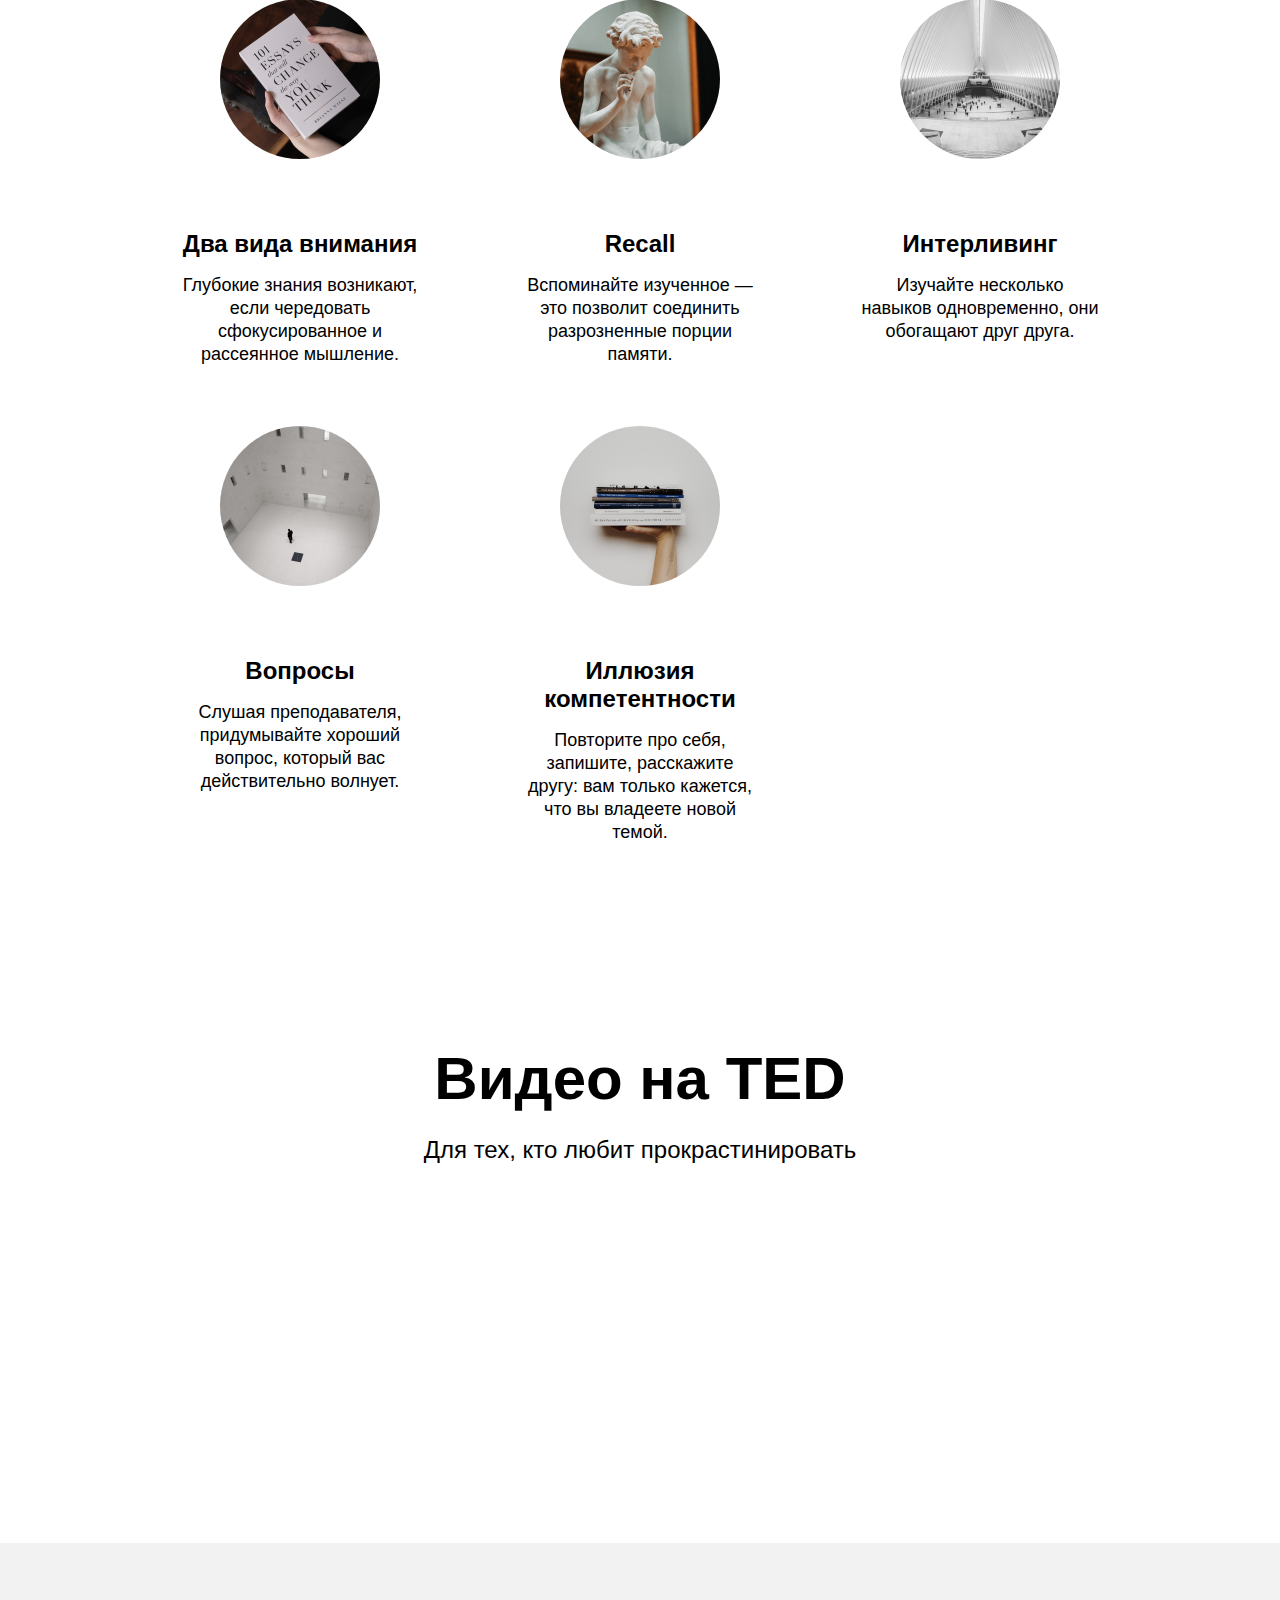
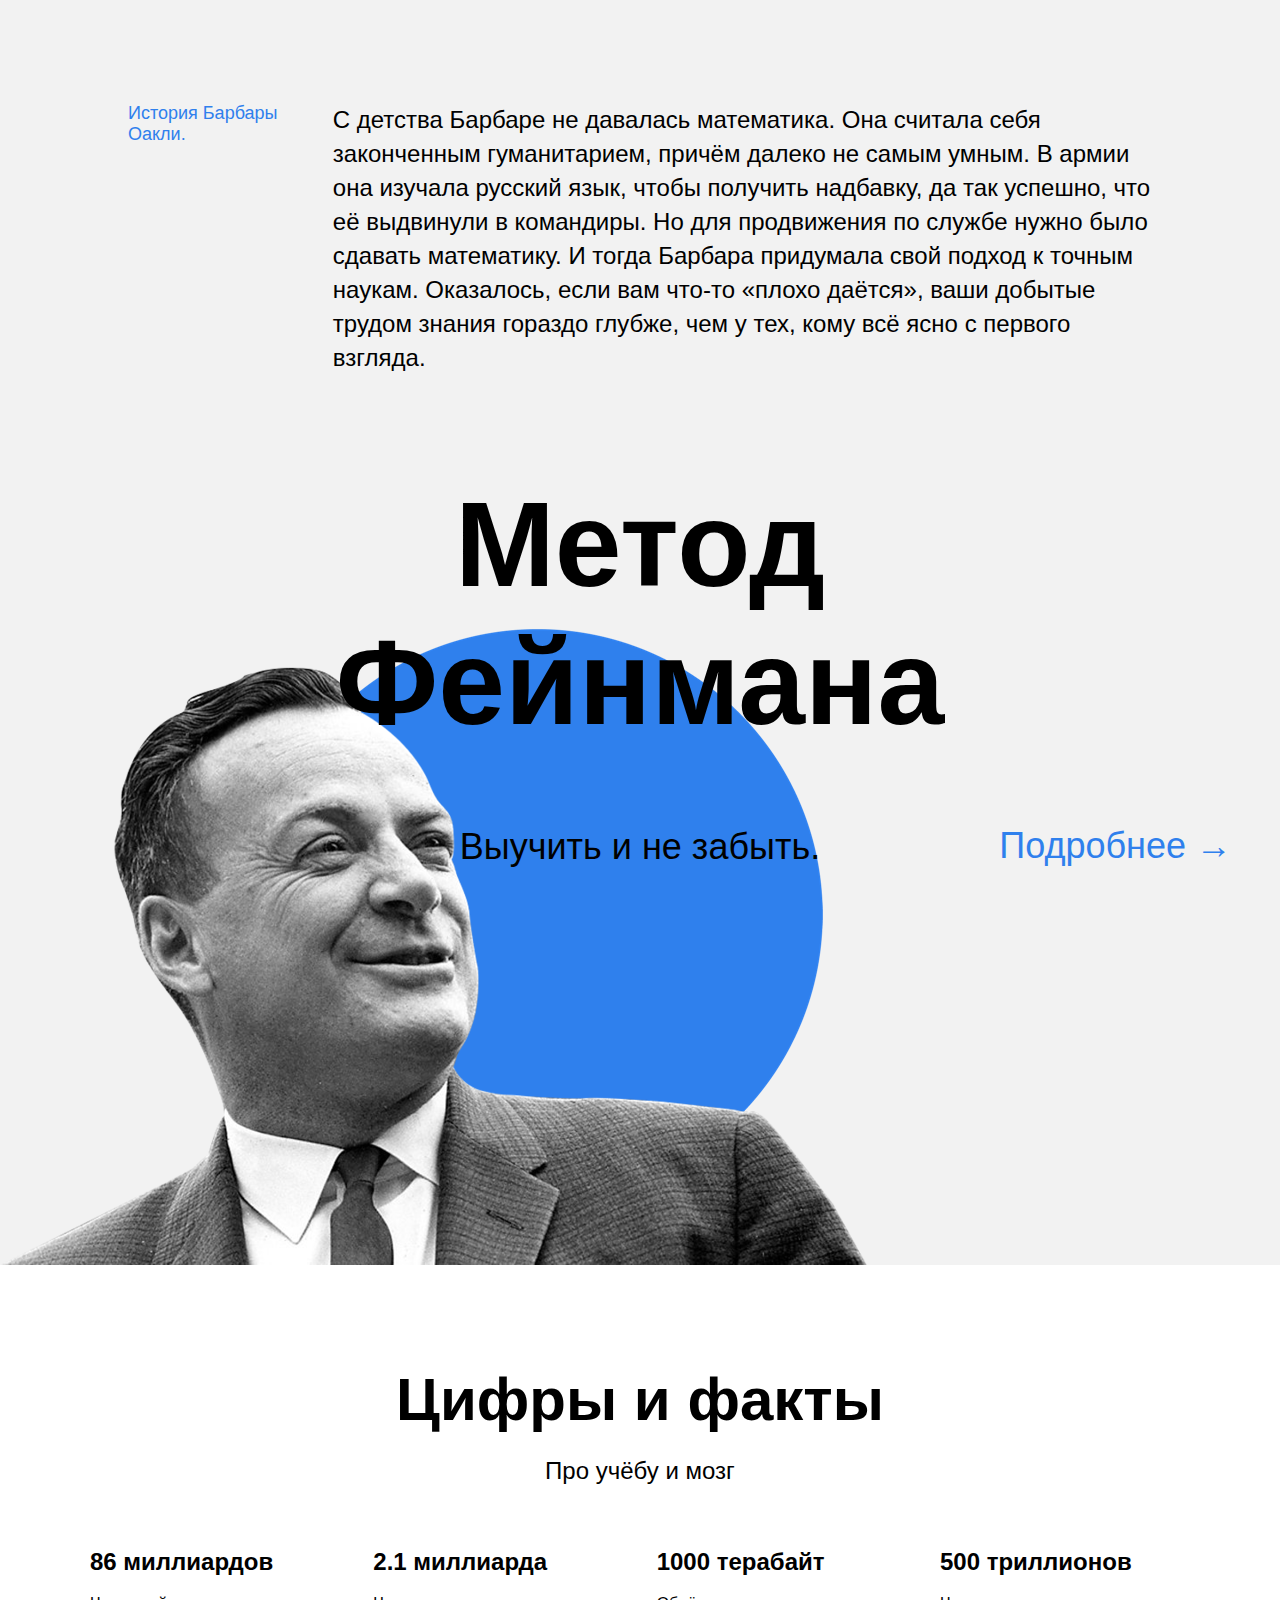
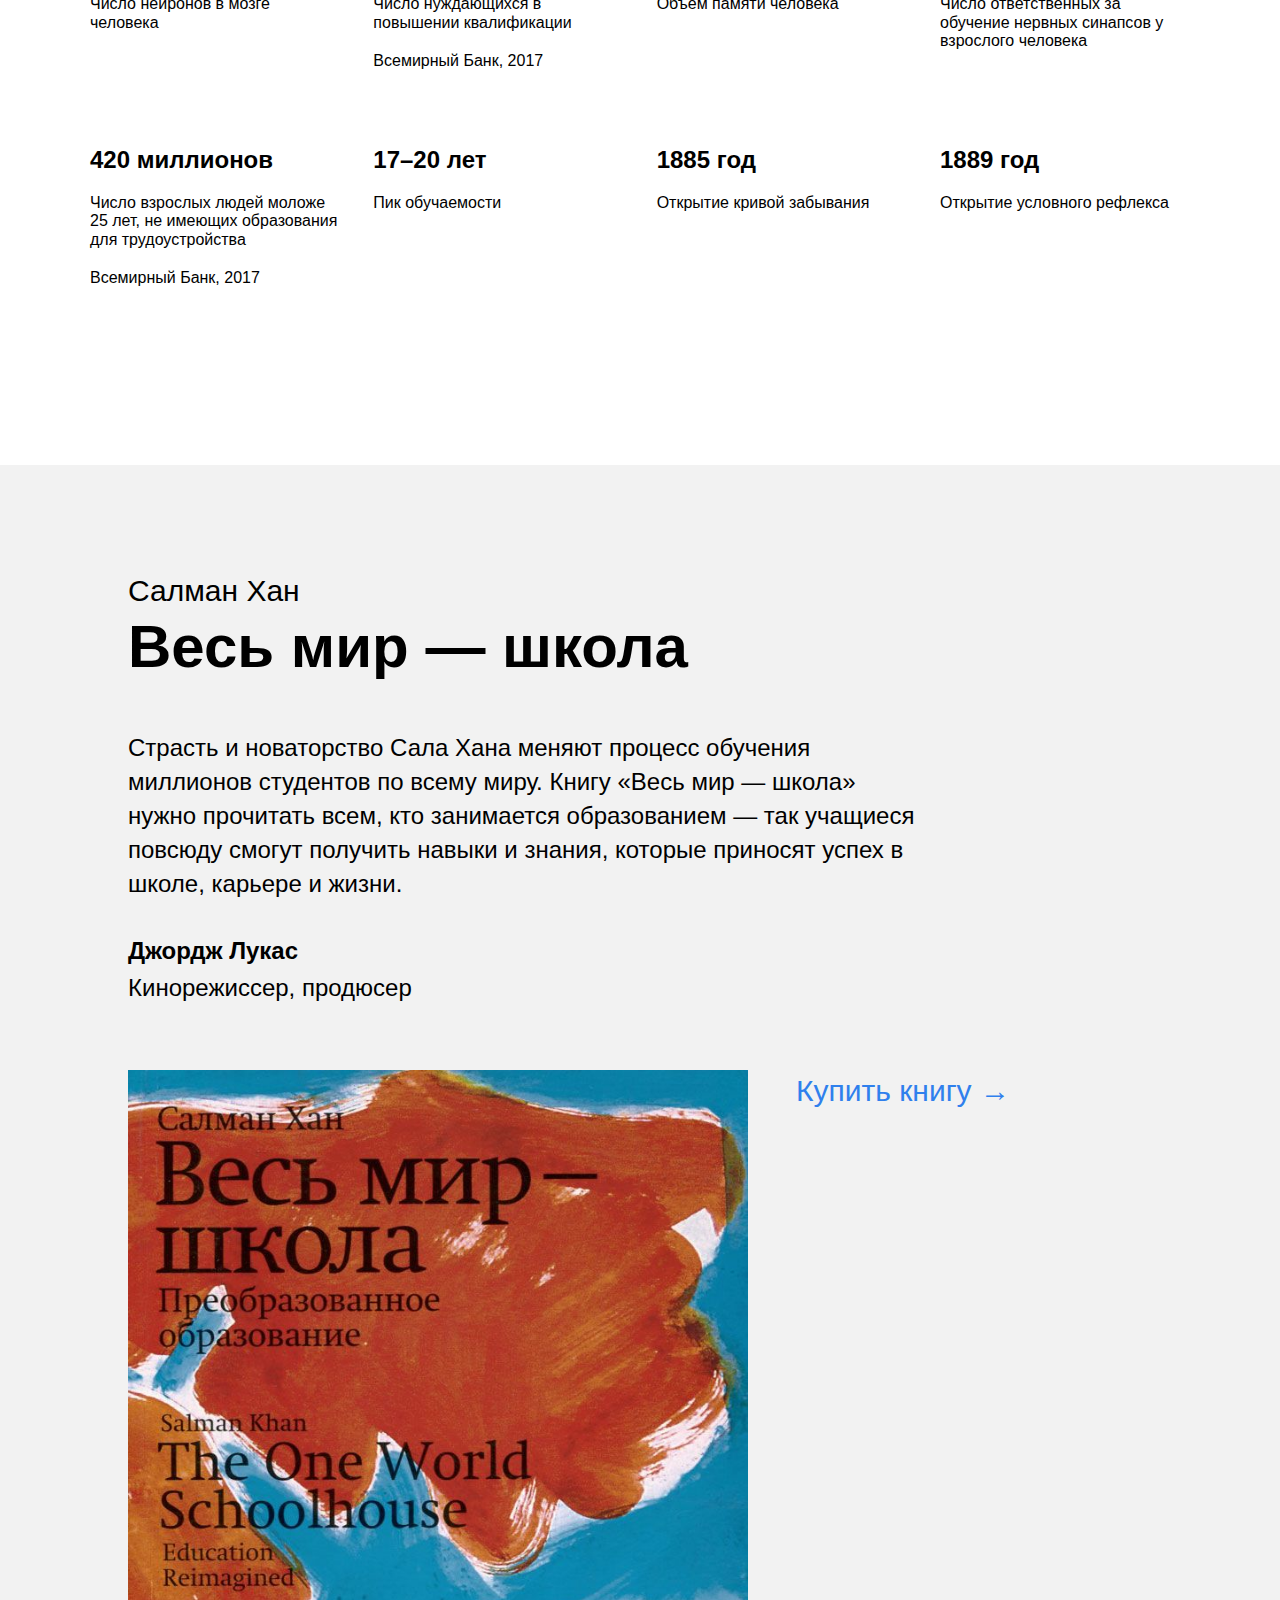
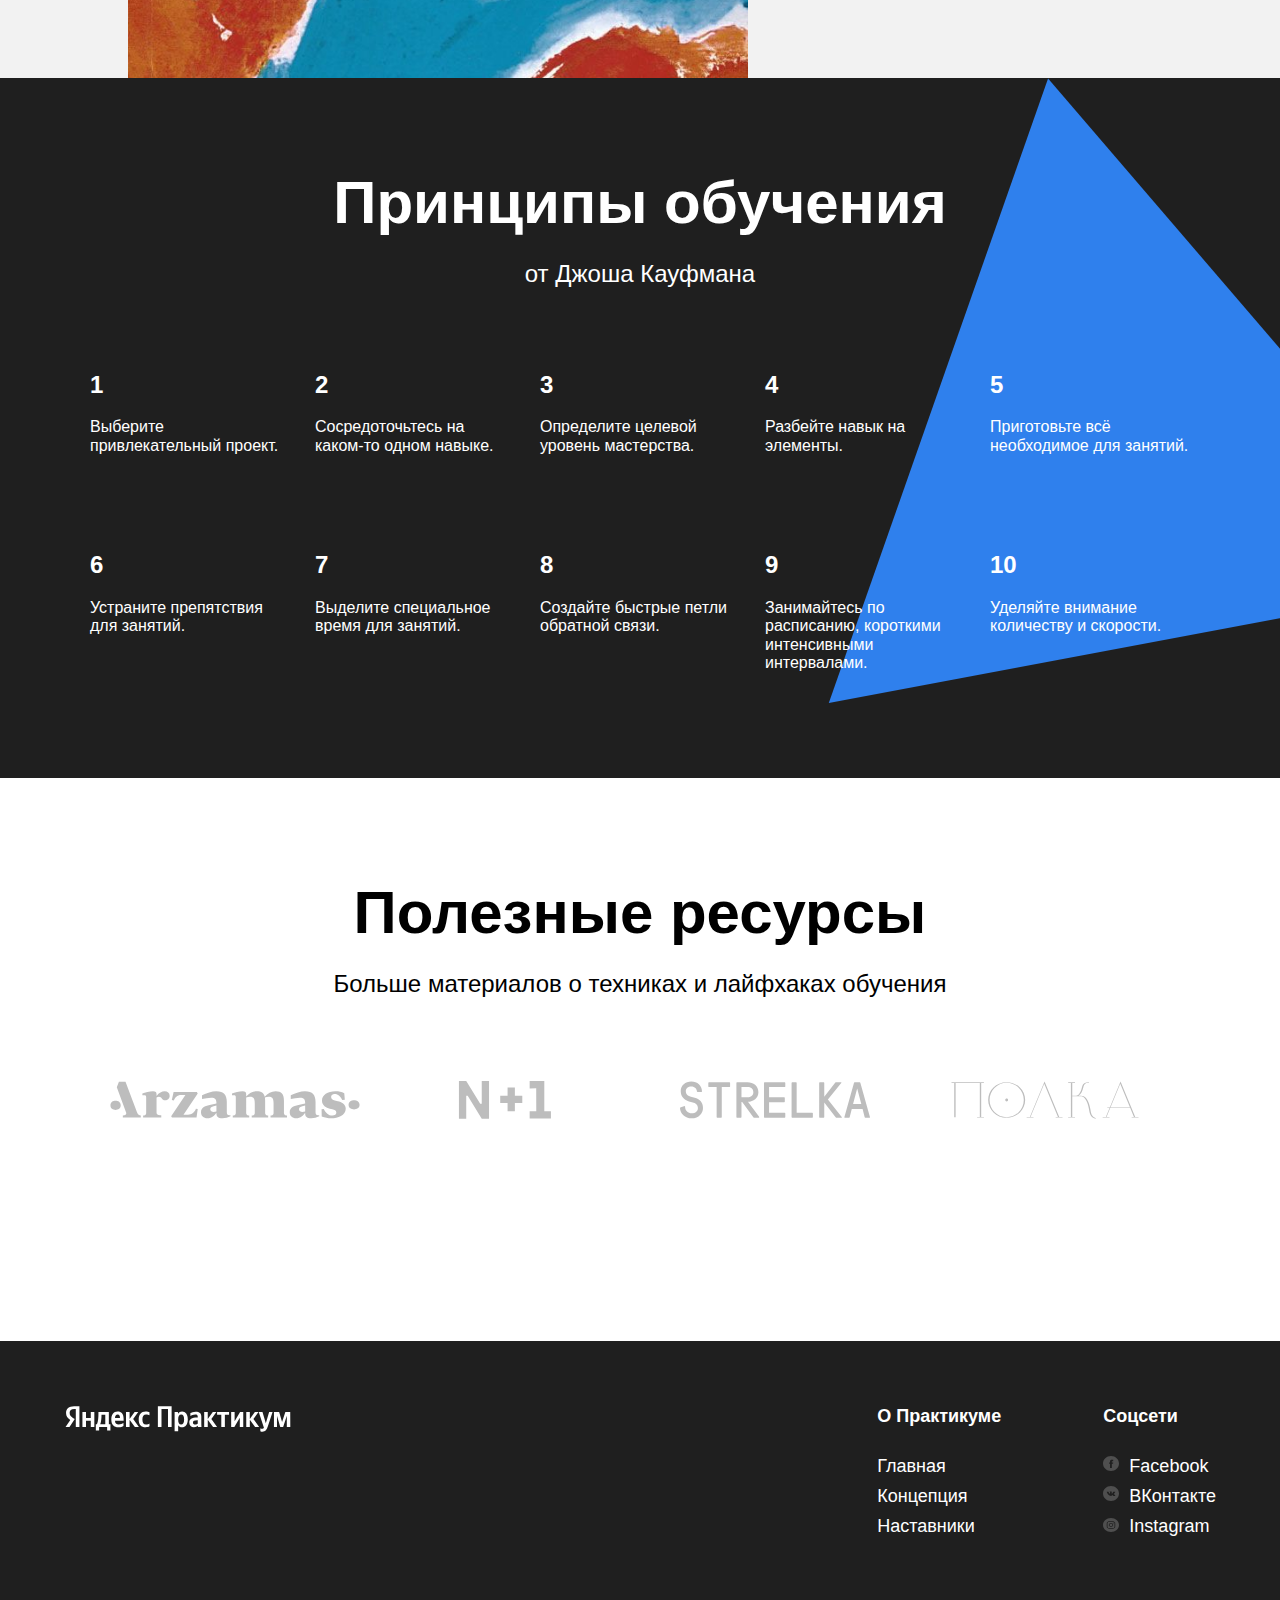
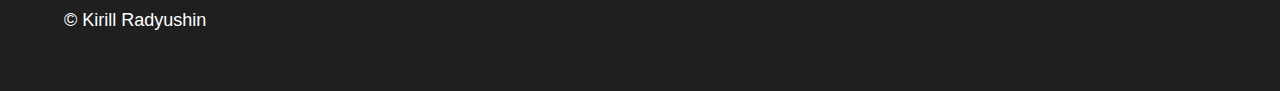
==== commit 74454deb: "Работа над ошибками. Проектная работа 2" ====
--- a/index.html
+++ b/index.html
@@ -2,7 +2,7 @@
 <html lang="ru">
 <head>
   <meta charset="UTF-8">
-  <link rel="stylesheet" href="./page/index.css">
+  <link rel="stylesheet" href="./pages/index.css">
   <meta name="viewport" content="width=device-width, initial-scale=1.0">
   <title>Научиться учиться</title>
 </head>
@@ -12,7 +12,7 @@
       <div class="logo logo_place_header"> </div>
       <h1 class="header__title">Научиться учиться</h1>
       <p class="header__subtitle"> Какие современные и эффективные подходы к обучению вы можете использовать в своей жизни? 
-        <a href="#" class="header__subtitle-link">Узнать-></a></p>
+        <a href="#" class="header__link">Узнать &rarr;</a></p>
       <img class="header__main-illustration" src="./images/header-image.png" alt="Картина">
       <div class="header__square-pic rotation"></div>
     </header>
@@ -68,12 +68,8 @@
         <h2 class="section-title">Видео нa TED</h2>
         <p class="section-subtitle">Для тех, кто любит прокрастинировать</p>
         <div class="video__iframes">
-          <div class="video__iframe">
-            <iframe width="515" height="316" src="https://www.youtube.com/embed/arj7oStGLkU" allowfullscreen></iframe>
-          </div>
-          <div class="video__iframe">
-            <iframe width="515" height="316" src="https://www.youtube.com/embed/5MgBikgcWnY" allowfullscreen></iframe>
-          </div>
+            <iframe class="video__iframe" src="https://www.youtube.com/embed/arj7oStGLkU" allowfullscreen></iframe>
+            <iframe class="video__iframe" src="https://www.youtube.com/embed/5MgBikgcWnY" allowfullscreen></iframe>
         </div>
       </section>
       <section class="oakley">
@@ -94,7 +90,7 @@
       <section class="feynman">
         <h2 class="feynman__title">Метод Фейнмана</h2>
         <h3 class="feynman__subtitle">Выучить и не забыть.</h3>
-        <a href="#" class="feynman__link">Подробнее-></a> 
+        <a href="#" class="feynman__link">Подробнее &rarr;</a> 
       </section>
       <section class="digits">
         <h2 class="section-title">Цифры и факты</h2>
@@ -149,7 +145,7 @@
           <p class="khan__quote-author-subline">Кинорежиссер, продюсер</p>
           <div class="khan__book-container">
             <img class="khan__book-pic" src="./images/khan-book.jpg" alt="Книга">
-            <a href="#" class="khan__buy-link">Купить книгу -></a>
+            <a href="#" class="khan__buy-link">Купить книгу &rarr;</a>
           </div>
         </div>
       </section>
@@ -245,13 +241,13 @@
           <h3 class="footer__column-heading">Соцсети</h3>
           <nav class="footer__column-links">
             <a href="#" class="footer__column-link">
-              <img src="./images/facebook_color_white.svg" class="footer__column-link" alt="Картинка">Facebook
+              <img src="./images/facebook_color_white.svg" class="footer__social-icon" alt="Картинка">Facebook
             </a>
             <a href="#" class="footer__column-link">
-              <img src="./images/vk_color_white.svg" class="footer__column-link" alt="Картинка">ВКонтакте
+              <img src="./images/vk_color_white.svg" class="footer__social-icon" alt="Картинка">ВКонтакте
             </a>
             <a href="#" class="footer__column-link">
-              <img src="./images/instagram_color_white.svg" class="footer__column-link" alt="Картинка">Instagram
+              <img src="./images/instagram_color_white.svg" class="footer__social-icon" alt="Картинка">Instagram
             </a>
           </nav>
         </div>
--- a/pages/index.css
+++ b/pages/index.css
@@ -0,0 +1,135 @@
+@import url(../vendor/normalize.css);
+
+
+
+@import url(../blocks/page/page.css);
+
+
+
+@import url(../blocks/rotation/rotation.css);
+
+
+
+@import url(../blocks/logo/_place/logo_place_header.css);
+@import url(../blocks/logo/_place/logo_place_footer.css);
+
+
+
+@import url(../blocks/header/header.css);
+@import url(../blocks/header/__title/header__title.css);
+@import url(../blocks/header/__subtitle/header__subtitle.css);
+@import url(../blocks/header/__link/header__link.css);
+@import url(../blocks/header/__main-illustration/header__main-illustration.css);
+@import url(../blocks/header/__square-pic/header__square-pic.css);
+
+
+
+@import url(../blocks/description/description.css);
+
+
+
+@import url(../blocks/two-columns/two-columns.css);
+@import url(../blocks/two-columns/__main-text/two-columns__main-text.css);
+@import url(../blocks/two-columns/__brief/two-columns__brief.css);
+@import url(../blocks/two-columns/__paragraph/two-columns__paragraph.css);
+@import url(../blocks/two-columns/__span-accent/two-columns__span-accent.css);
+
+
+
+@import url(../blocks/techniques/techniques.css);
+
+
+
+@import url(../blocks/cards/cards.css);
+@import url(../blocks/cards/__description/cards__description.css);
+@import url(../blocks/cards/__image/cards__image.css);
+@import url(../blocks/cards/__item/cards__item.css);
+@import url(../blocks/cards/__title/cards__title.css);
+
+
+
+@import url(../blocks/video/video.css);
+@import url(../blocks/video/__iframes/video__iframes.css);
+@import url(../blocks/video/__iframe/video__iframe.css);
+
+
+
+@import url(../blocks/oakley/oakley.css);
+
+
+
+@import url(../blocks/feynman/feynman.css);
+@import url(../blocks/feynman/__link/feynman__link.css);
+@import url(../blocks/feynman/__subtitle/feynman__subtitle.css);
+@import url(../blocks/feynman/__title/feynman__title.css);
+
+
+
+@import url(../blocks/digits/digits.css);
+
+
+
+
+@import url(../blocks/table/table.css);
+@import url(../blocks/table/__cell/table__cell.css);
+@import url(../blocks/table/__heading/table__heading.css);
+@import url(../blocks/dtable/__text/table__text.css);
+@import url(../blocks/table/__text/__textnot/table__textnot.css);
+@import url(../blocks/table/__text/_theme_dark/table__text_theme_dark.css);
+@import url(../blocks/table/__cell/_theme_dark/table__cell_theme_dark.css);
+@import url(../blocks/table/_theme_dark/table_theme_dark.css);
+
+
+
+@import url(../blocks/section-title/section-title.css);
+@import url(../blocks/section-title/_theme_dark/section-title_theme_dark.css);
+
+
+
+
+@import url(../blocks/section-subtitle/section-subtitle.css);
+@import url(../blocks/section-subtitle/_theme_dark/section-subtitle_theme_dark.css);
+
+
+
+@import url(../blocks/khan/khan.css);
+@import url(../blocks/khan/__author/khan__author.css);
+@import url(../blocks/khan/__title/khan__title.css);
+@import url(../blocks/khan/__quote/khan__quote.css);
+@import url(../blocks/khan/__quote-author/khan__quote-author.css);
+@import url(../blocks/khan/__quote-author-subline/khan__quote-author-subline.css);
+@import url(../blocks/khan/__book-pic/khan__book-pic.css);
+@import url(../blocks/khan/__buy-link/khan__buy-link.css);
+@import url(../blocks/khan/__container/khan__container.css);
+@import url(../blocks/khan/__book-container/khan__book-container.css);
+
+
+
+@import url(../blocks/kaufman/kaufman.css);
+@import url(../blocks/kaufman/__triangle/kaufman__triangle.css);
+
+
+
+@import url(../blocks/resources/resources.css);
+@import url(../blocks/resources/__logo/resources__logo.css);
+@import url(../blocks/resources/__logo-zone/resources__logo-zone.css);
+@import url(../blocks/resources/__link/resources__link.css);
+
+
+
+@import url(../blocks/footer/footer.css);
+@import url(../blocks/footer/__columns/footer__columns.css);
+@import url(../blocks/footer/__column/_content/footer__column_content_copyright.css);
+@import url(../blocks/footer/__author/footer__author.css);
+@import url(../blocks/footer/__column/_content/footer__column_content_info.css);
+@import url(../blocks/footer/__column/_content/footer__column_content_social.css);
+@import url(../blocks/footer/__column-heading/footer__column-heading.css);
+@import url(../blocks/footer/__column-links/footer__column-links.css);
+@import url(../blocks/footer/__column-link/footer__column-link.css);
+@import url(../blocks/footer/__social-icon/footer__social-icon.css);
+
+
+
+
+
+
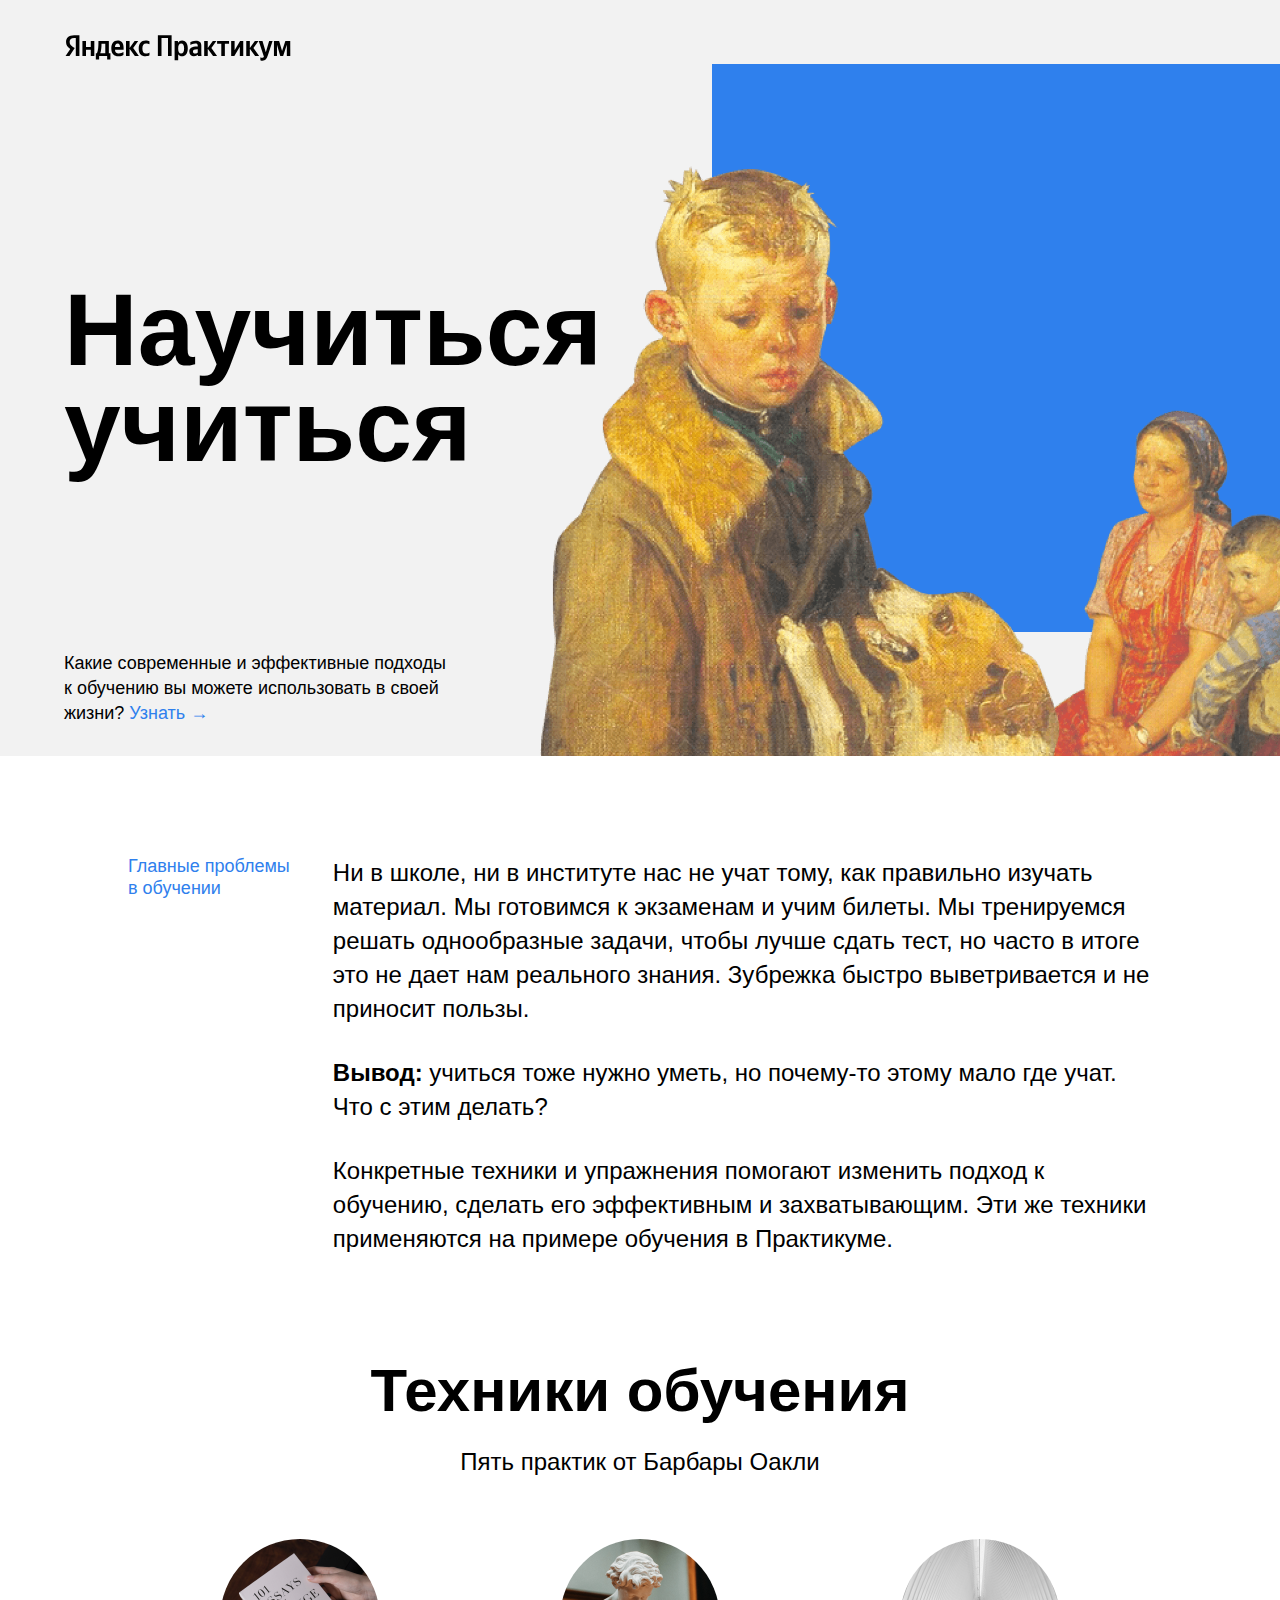
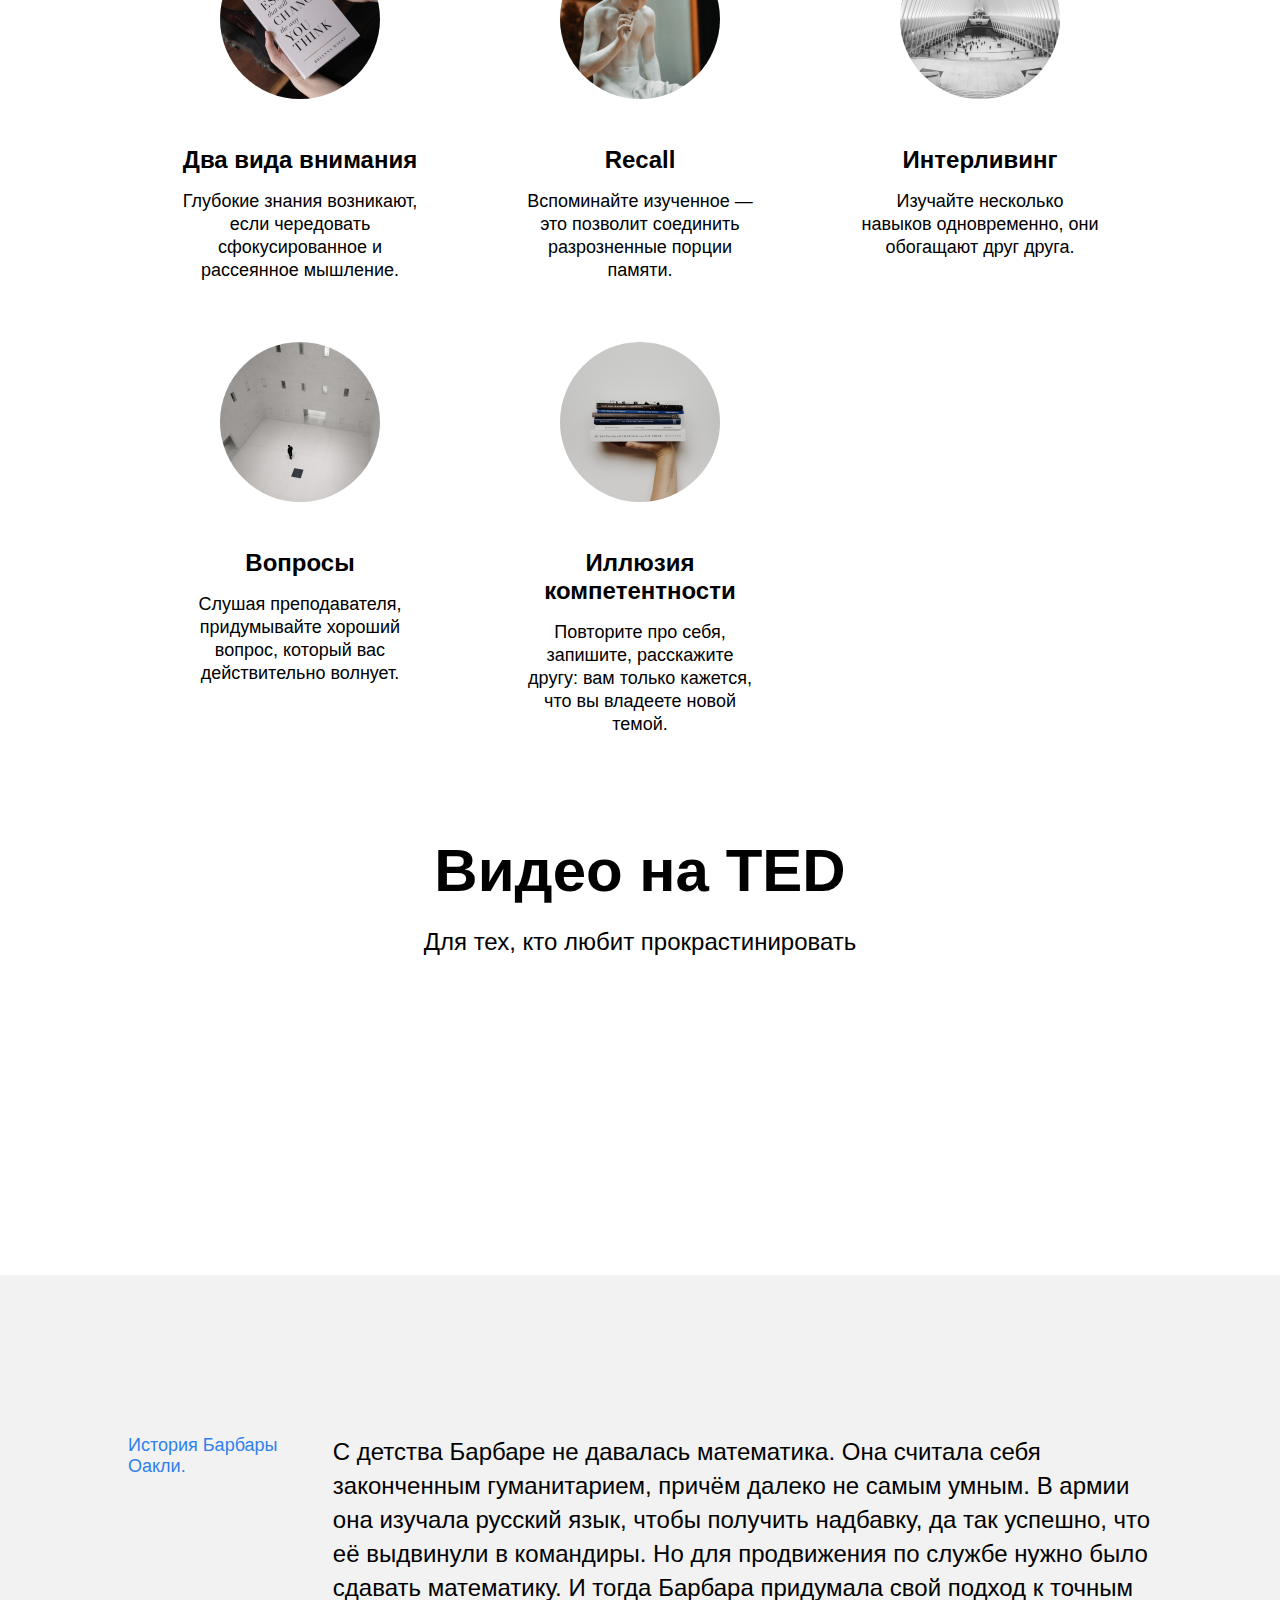
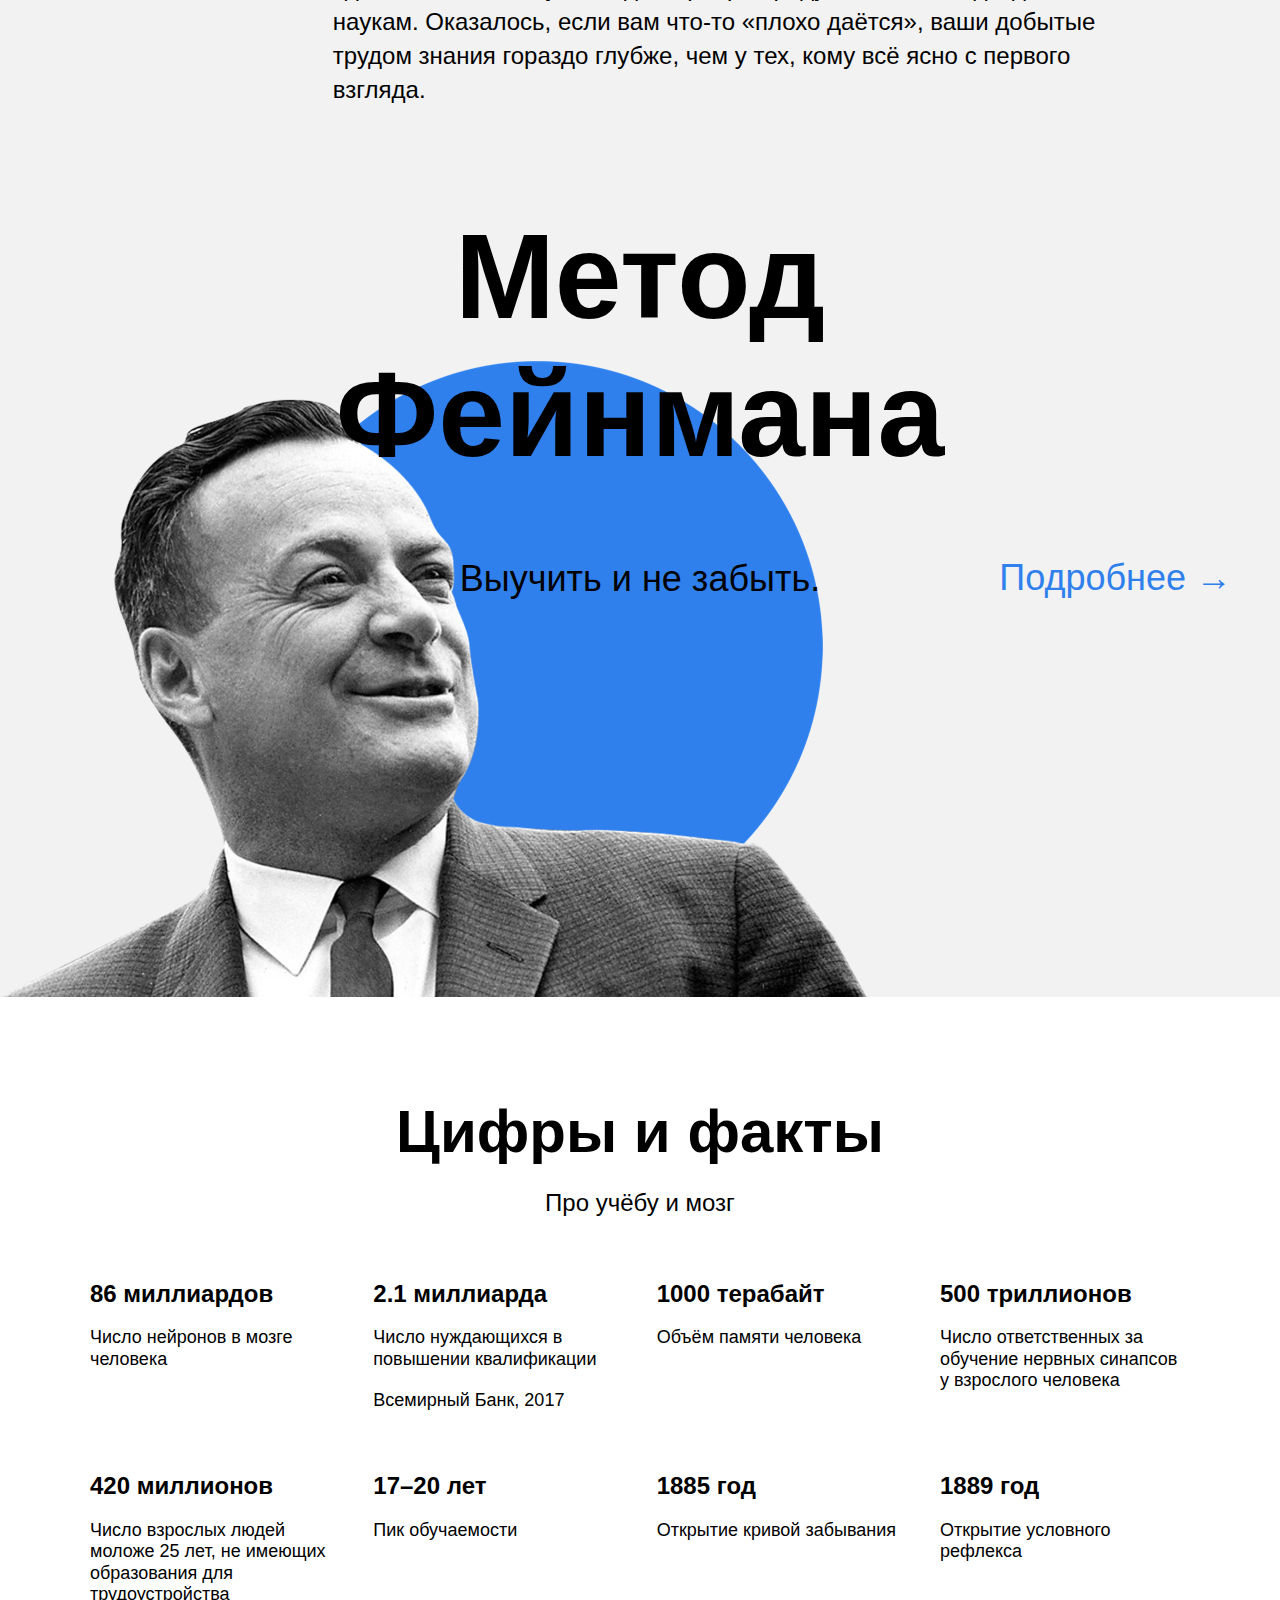
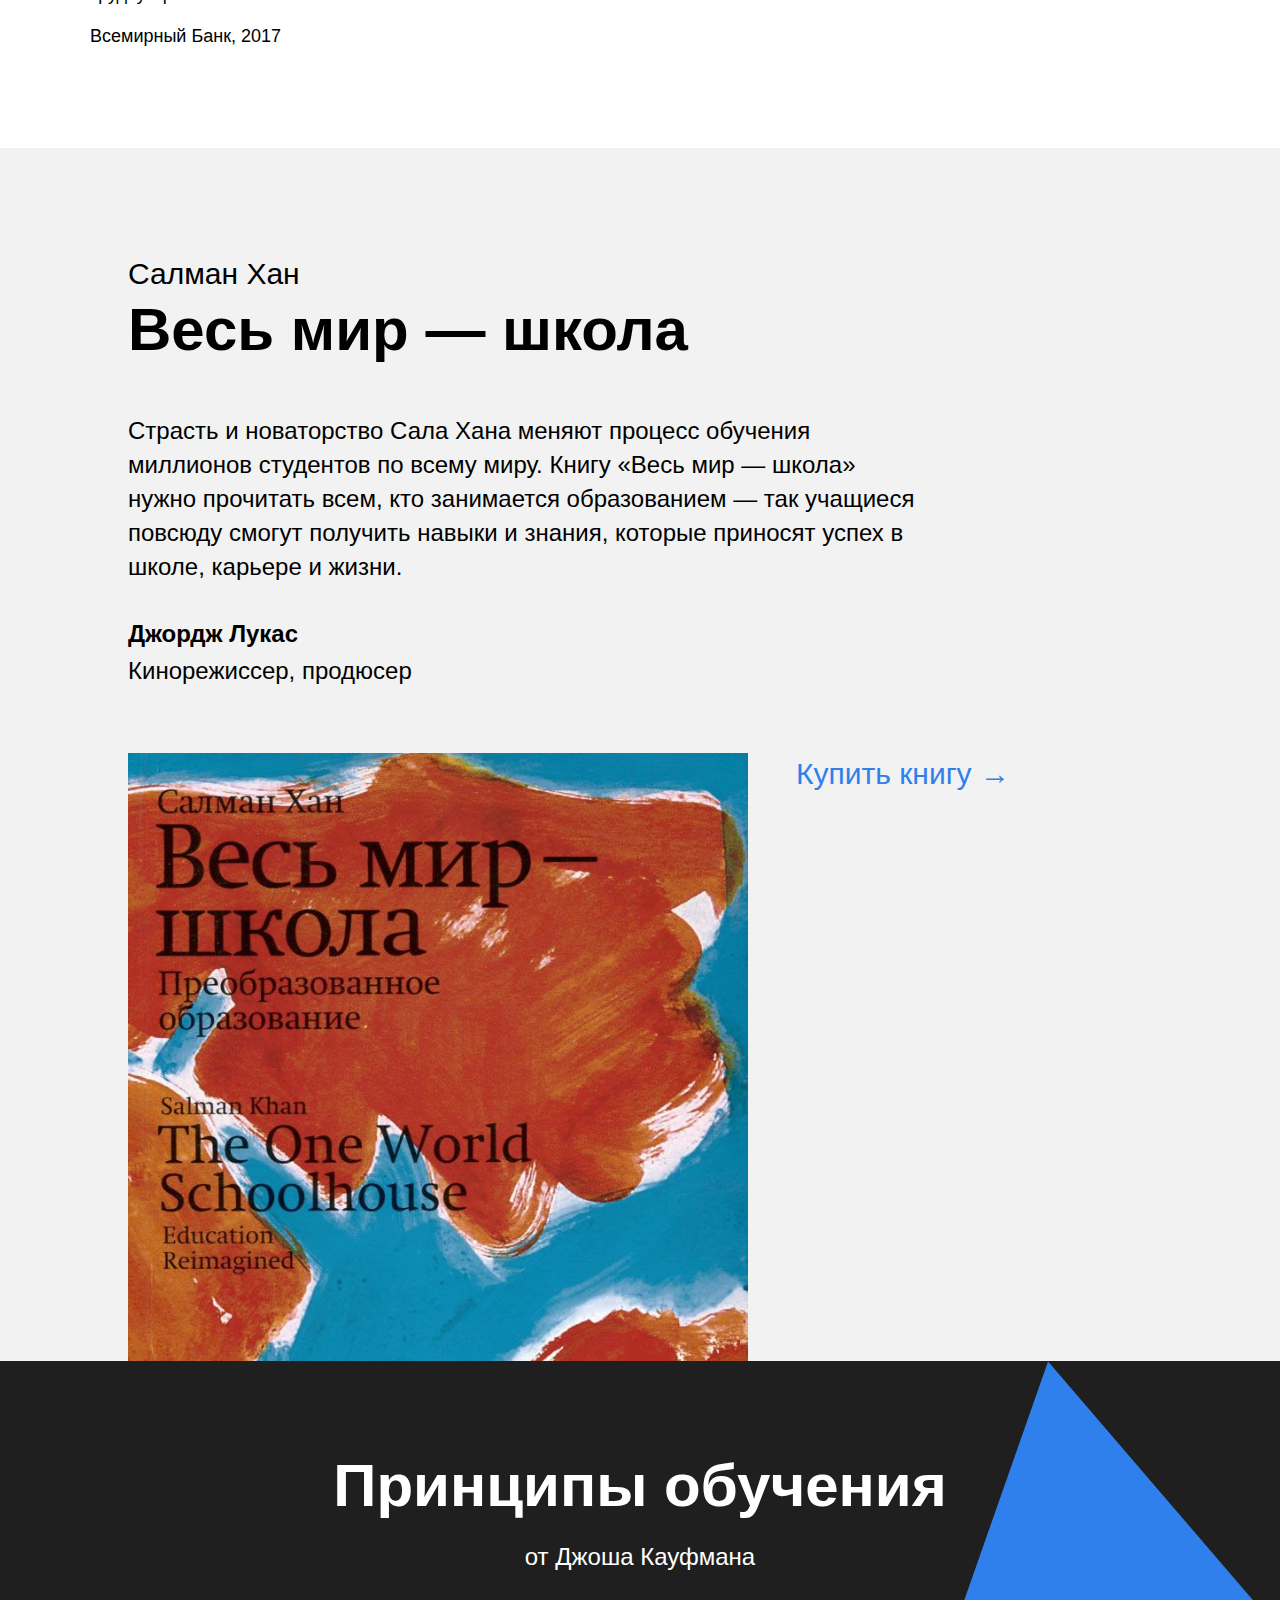
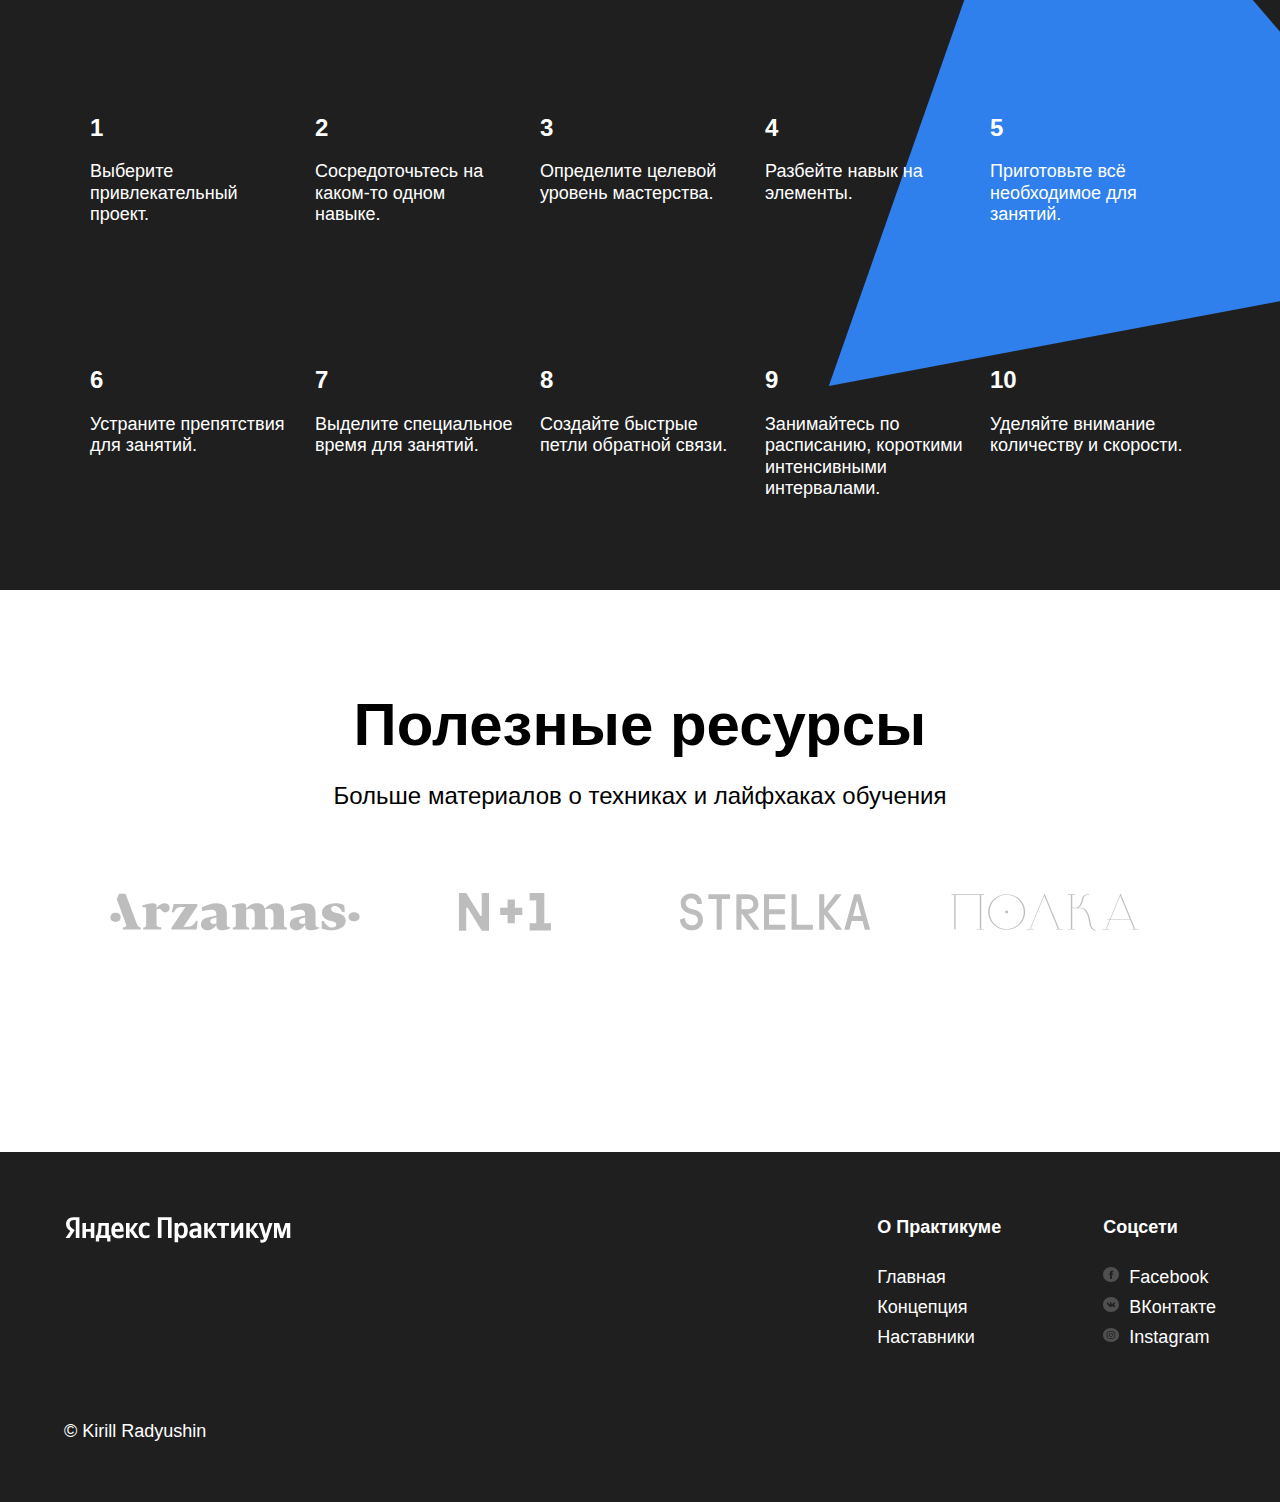
==== commit 0f8c0cfd: "Практическая работа 2(4)" ====
--- a/index.html
+++ b/index.html
@@ -68,8 +68,8 @@
         <h2 class="section-title">Видео нa TED</h2>
         <p class="section-subtitle">Для тех, кто любит прокрастинировать</p>
         <div class="video__iframes">
-            <iframe class="video__iframe" src="https://www.youtube.com/embed/arj7oStGLkU" allowfullscreen></iframe>
-            <iframe class="video__iframe" src="https://www.youtube.com/embed/5MgBikgcWnY" allowfullscreen></iframe>
+          <iframe class="video__iframe" src="https://www.youtube.com/embed/arj7oStGLkU" allowfullscreen></iframe>
+          <iframe class="video__iframe" src="https://www.youtube.com/embed/5MgBikgcWnY" allowfullscreen></iframe>
         </div>
       </section>
       <section class="oakley">
--- a/pages/index.css
+++ b/pages/index.css
@@ -1,19 +1,11 @@
 @import url(../vendor/normalize.css);
-
-
 
 @import url(../blocks/page/page.css);
 
-
-
 @import url(../blocks/rotation/rotation.css);
-
-
 
 @import url(../blocks/logo/_place/logo_place_header.css);
 @import url(../blocks/logo/_place/logo_place_footer.css);
-
-
 
 @import url(../blocks/header/header.css);
 @import url(../blocks/header/__title/header__title.css);
@@ -22,11 +14,7 @@
 @import url(../blocks/header/__main-illustration/header__main-illustration.css);
 @import url(../blocks/header/__square-pic/header__square-pic.css);
 
-
-
 @import url(../blocks/description/description.css);
-
-
 
 @import url(../blocks/two-columns/two-columns.css);
 @import url(../blocks/two-columns/__main-text/two-columns__main-text.css);
@@ -34,11 +22,7 @@
 @import url(../blocks/two-columns/__paragraph/two-columns__paragraph.css);
 @import url(../blocks/two-columns/__span-accent/two-columns__span-accent.css);
 
-
-
 @import url(../blocks/techniques/techniques.css);
-
-
 
 @import url(../blocks/cards/cards.css);
 @import url(../blocks/cards/__description/cards__description.css);
@@ -46,51 +30,32 @@
 @import url(../blocks/cards/__item/cards__item.css);
 @import url(../blocks/cards/__title/cards__title.css);
 
-
-
 @import url(../blocks/video/video.css);
 @import url(../blocks/video/__iframes/video__iframes.css);
 @import url(../blocks/video/__iframe/video__iframe.css);
 
-
-
 @import url(../blocks/oakley/oakley.css);
-
-
 
 @import url(../blocks/feynman/feynman.css);
 @import url(../blocks/feynman/__link/feynman__link.css);
 @import url(../blocks/feynman/__subtitle/feynman__subtitle.css);
 @import url(../blocks/feynman/__title/feynman__title.css);
 
-
-
 @import url(../blocks/digits/digits.css);
-
-
-
 
 @import url(../blocks/table/table.css);
 @import url(../blocks/table/__cell/table__cell.css);
 @import url(../blocks/table/__heading/table__heading.css);
-@import url(../blocks/dtable/__text/table__text.css);
-@import url(../blocks/table/__text/__textnot/table__textnot.css);
-@import url(../blocks/table/__text/_theme_dark/table__text_theme_dark.css);
-@import url(../blocks/table/__cell/_theme_dark/table__cell_theme_dark.css);
-@import url(../blocks/table/_theme_dark/table_theme_dark.css);
-
-
+@import url(../blocks/table/__text/table__text.css);
+@import url(../blocks/table/__cell/_theme/table__cell_theme_dark.css);
+@import url(../blocks/table/__text/_theme/table__text_theme_dark.css);
+@import url(../blocks/table/_theme/table_theme_dark.css);
 
 @import url(../blocks/section-title/section-title.css);
-@import url(../blocks/section-title/_theme_dark/section-title_theme_dark.css);
-
-
-
+@import url(../blocks/section-title/_theme/section-title_theme_dark.css);
 
 @import url(../blocks/section-subtitle/section-subtitle.css);
-@import url(../blocks/section-subtitle/_theme_dark/section-subtitle_theme_dark.css);
-
-
+@import url(../blocks/section-subtitle/_theme/section-subtitle_theme_dark.css);
 
 @import url(../blocks/khan/khan.css);
 @import url(../blocks/khan/__author/khan__author.css);
@@ -103,33 +68,19 @@
 @import url(../blocks/khan/__container/khan__container.css);
 @import url(../blocks/khan/__book-container/khan__book-container.css);
 
-
-
 @import url(../blocks/kaufman/kaufman.css);
 @import url(../blocks/kaufman/__triangle/kaufman__triangle.css);
-
-
 
 @import url(../blocks/resources/resources.css);
 @import url(../blocks/resources/__logo/resources__logo.css);
 @import url(../blocks/resources/__logo-zone/resources__logo-zone.css);
 @import url(../blocks/resources/__link/resources__link.css);
 
-
-
 @import url(../blocks/footer/footer.css);
 @import url(../blocks/footer/__columns/footer__columns.css);
 @import url(../blocks/footer/__column/_content/footer__column_content_copyright.css);
 @import url(../blocks/footer/__author/footer__author.css);
-@import url(../blocks/footer/__column/_content/footer__column_content_info.css);
-@import url(../blocks/footer/__column/_content/footer__column_content_social.css);
 @import url(../blocks/footer/__column-heading/footer__column-heading.css);
 @import url(../blocks/footer/__column-links/footer__column-links.css);
 @import url(../blocks/footer/__column-link/footer__column-link.css);
-@import url(../blocks/footer/__social-icon/footer__social-icon.css);
-
-
-
-
-
-
+@import url(../blocks/footer/__social-icon/footer__social-icon.css);